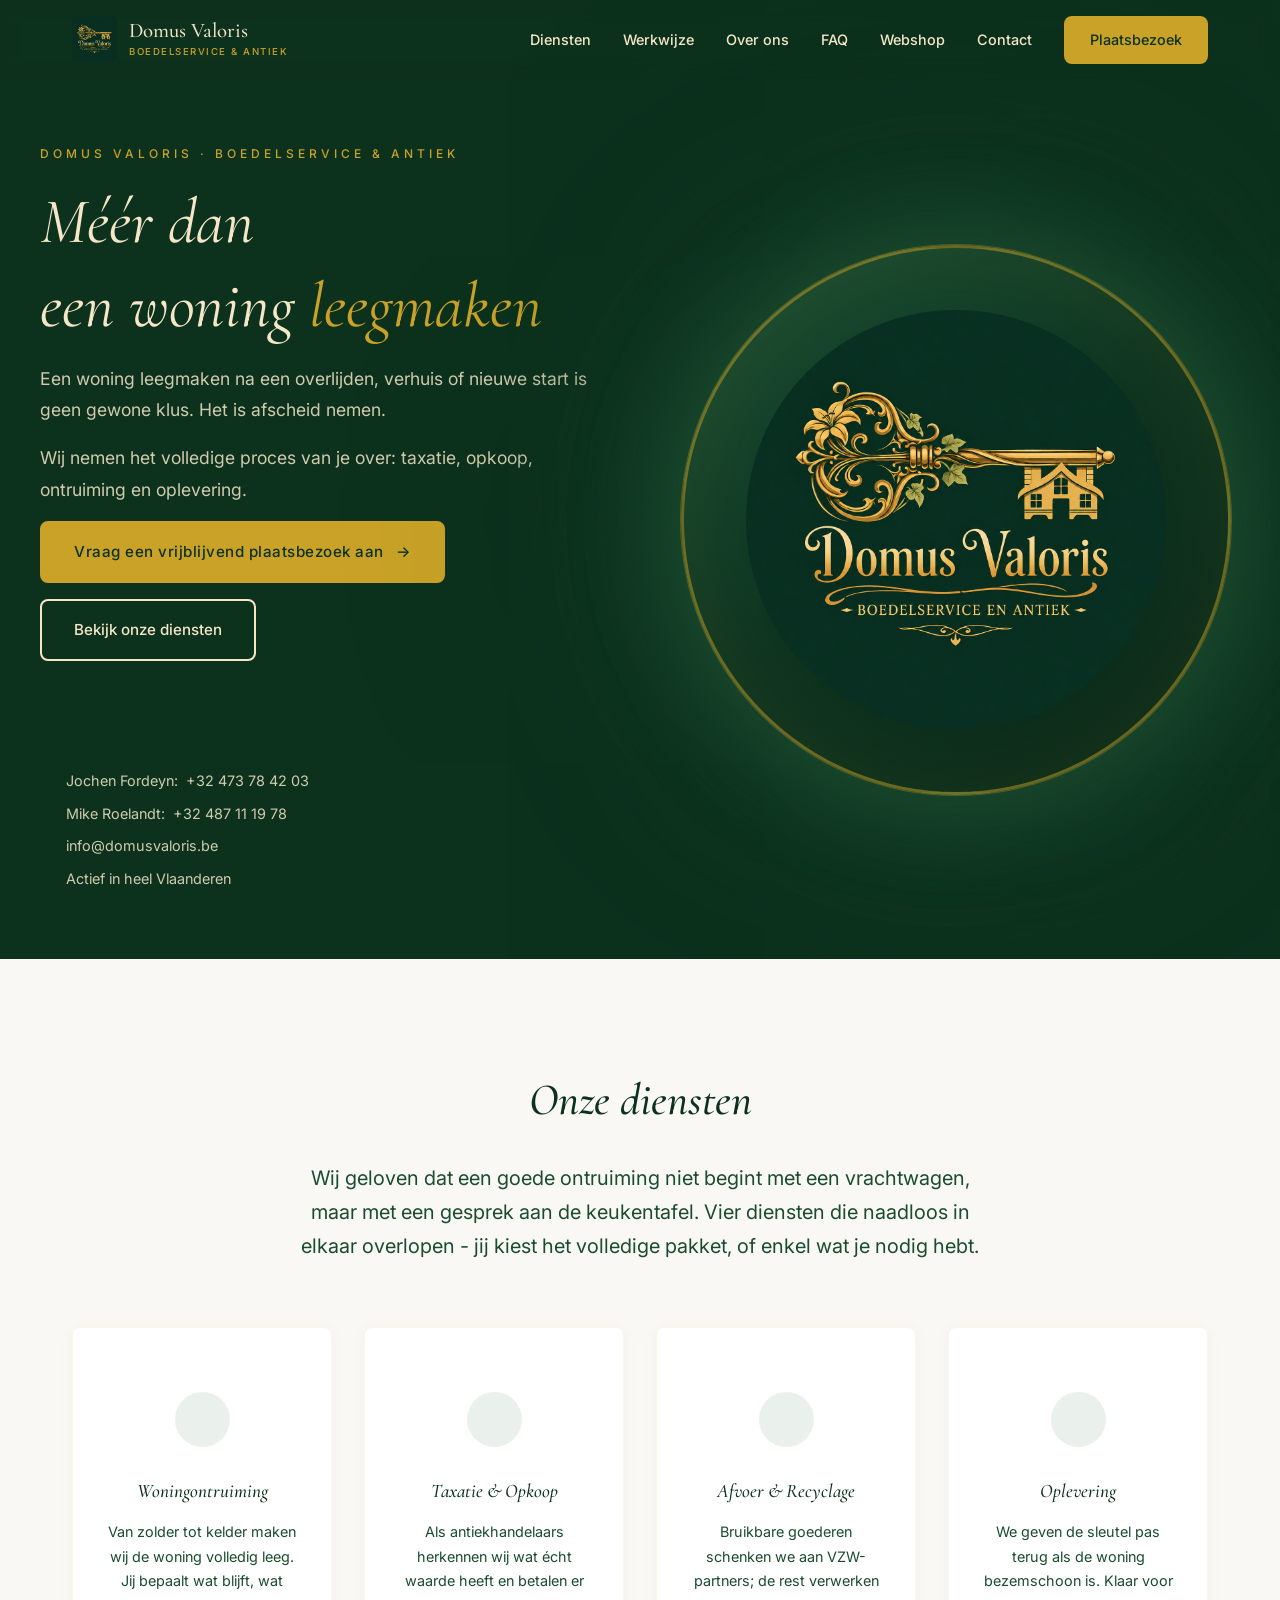
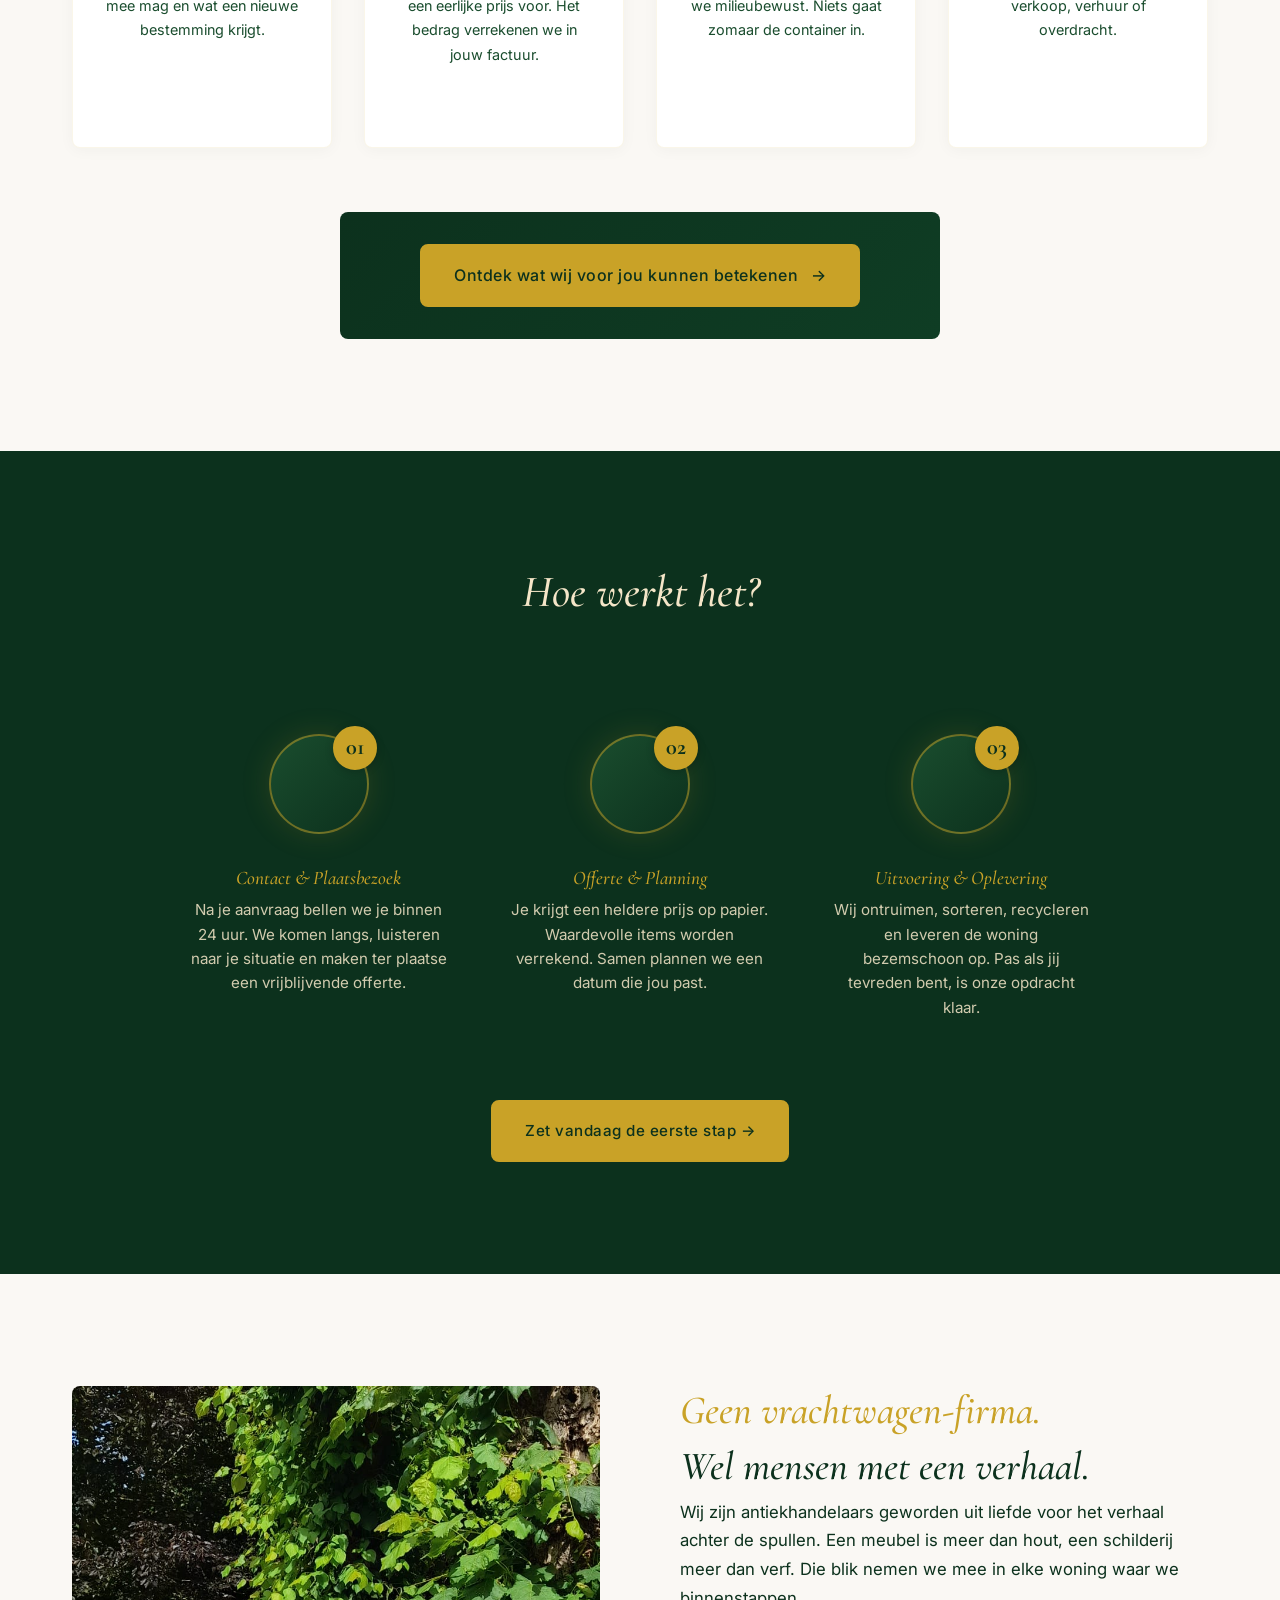
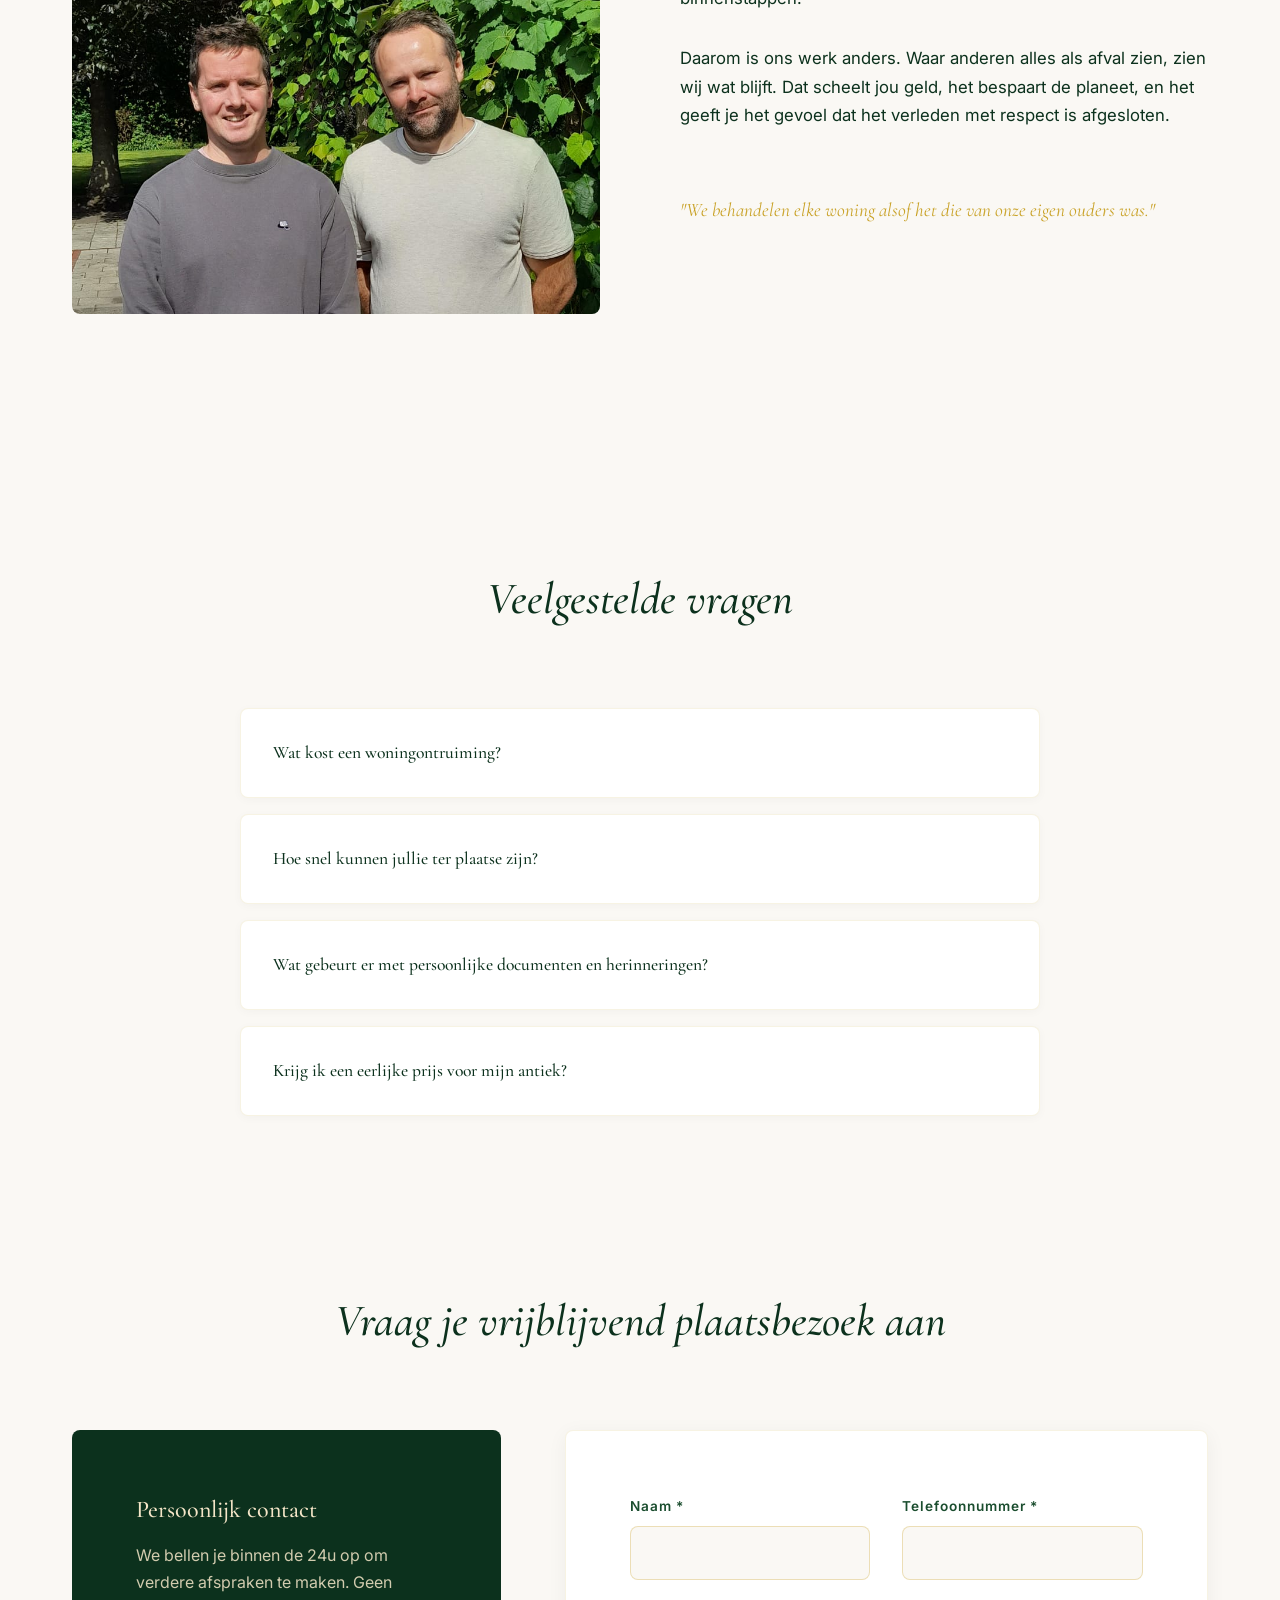
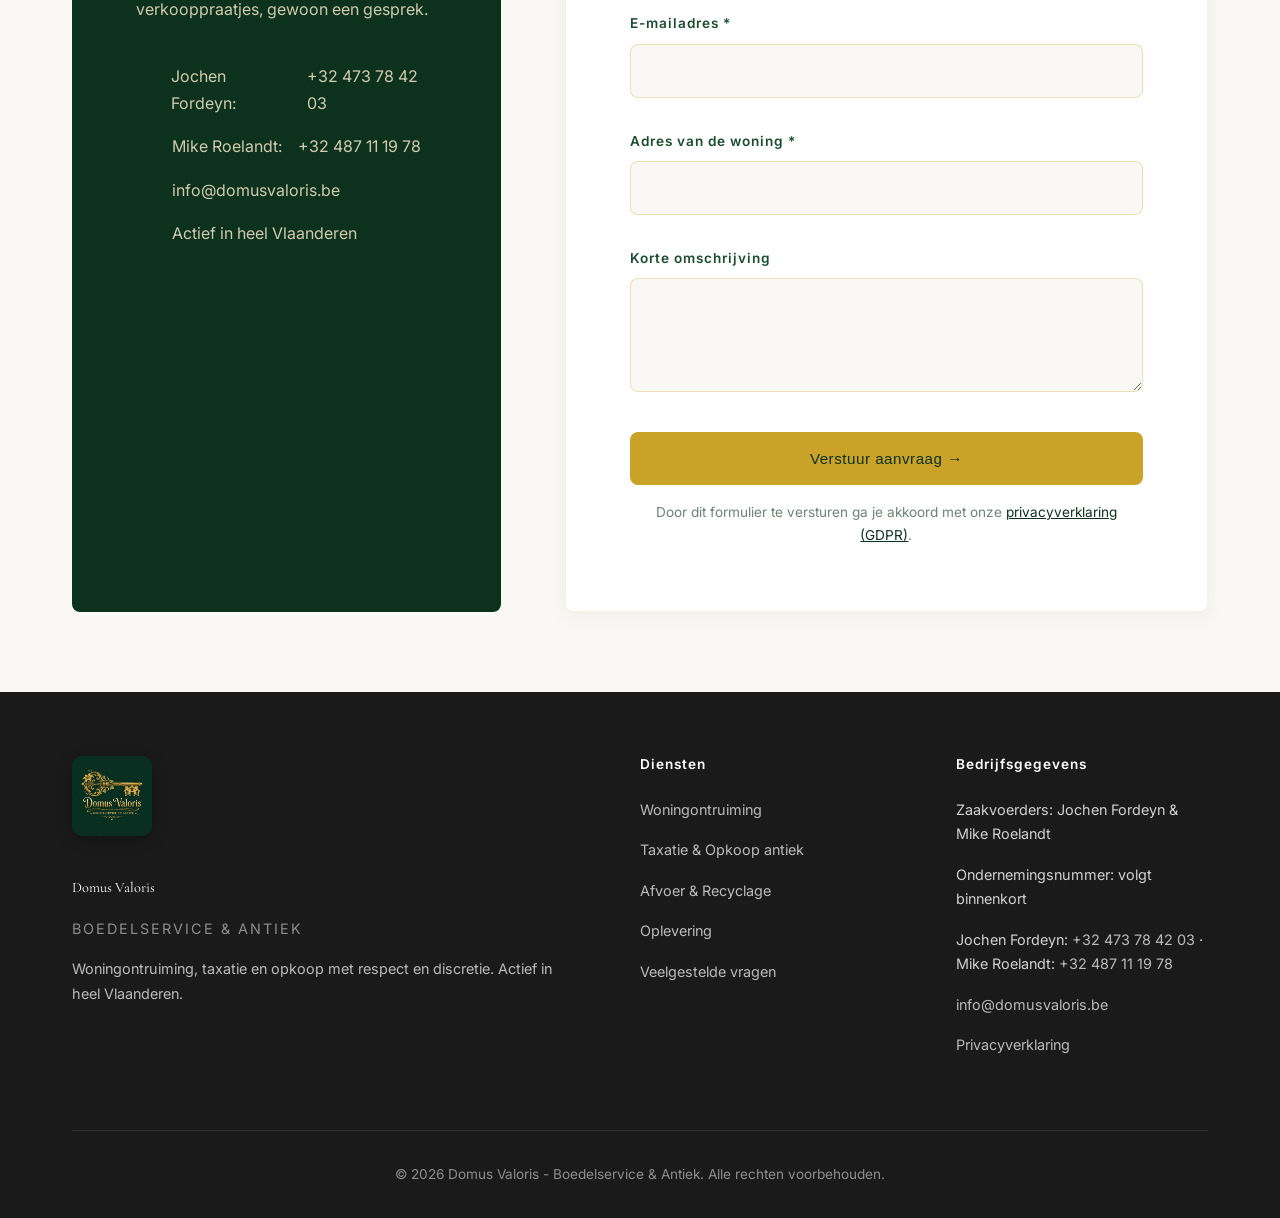
==== index.html @ c782e31a "Webshop pagina toegevoegd (onder constructie) en em-dashes vervangen" ====
<!DOCTYPE html>
<html lang="nl">
<head>
    <meta charset="UTF-8">
    <meta name="viewport" content="width=device-width, initial-scale=1.0">
    <title>Boedelservice & Antiek, Woningontruiming, Taxatie & Opkoop in Vlaanderen | Domus Valoris</title>
    <meta name="description" content="Woningontruiming, taxatie en opkoop met respect en discretie. Actief in heel Vlaanderen.">
    <link rel="stylesheet" href="css/styles.css">
    <link rel="preconnect" href="https://fonts.googleapis.com">
    <link rel="preconnect" href="https://fonts.gstatic.com" crossorigin>
    <link href="https://fonts.googleapis.com/css2?family=Cormorant+Garamond:ital,wght@0,400;0,500;0,600;0,700;1,400;1,500;1,600&family=Inter:wght@300;400;500;600&display=swap" rel="stylesheet">
    <!-- Lucide Icons -->
    <script src="https://unpkg.com/lucide@latest"></script>
</head>
<body>
    <!-- Navigation -->
    <nav class="navbar">
        <div class="nav-container">
            <a href="#home" class="logo">
                <img src="assets/logo.png" alt="Domus Valoris logo" class="logo-image">
                <div class="logo-text-wrapper">
                    <span class="logo-text">Domus Valoris</span>
                    <span class="logo-subtitle">BOEDELSERVICE & ANTIEK</span>
                </div>
            </a>
            <button class="nav-toggle" aria-label="Menu openen">
                <span></span>
                <span></span>
                <span></span>
            </button>
            <ul class="nav-links">
                <li><a href="#diensten">Diensten</a></li>
                <li><a href="#werkwijze">Werkwijze</a></li>
                <li><a href="#over">Over ons</a></li>
                <li><a href="#faq">FAQ</a></li>
                <li><a href="webshop.html">Webshop</a></li>
                <li><a href="#contact">Contact</a></li>
                <li><a href="#contact" class="btn btn-nav">Plaatsbezoek</a></li>
            </ul>
        </div>
    </nav>

    <!-- Hero Section -->
    <section id="home" class="hero">
        <div class="hero-grid">
            <div class="hero-content">
                <span class="hero-label">DOMUS VALORIS · BOEDELSERVICE & ANTIEK</span>
                <h1><em>Méér dan</em><br><em>een woning</em> <em class="highlight">leegmaken</em></h1>
                <p class="hero-text">Een woning leegmaken na een overlijden, verhuis of nieuwe start is geen gewone klus. Het is afscheid nemen.</p>
                <p class="hero-text">Wij nemen het volledige proces van je over: taxatie, opkoop, ontruiming en oplevering.</p>
                <div class="hero-buttons">
                    <a href="#contact" class="btn btn-primary">Vraag een vrijblijvend plaatsbezoek aan <span class="btn-arrow">→</span></a>
                    <a href="#diensten" class="btn btn-secondary">Bekijk onze diensten</a>
                </div>
                <div class="hero-contact">
                    <img src="https://domusvaloris.lovable.app/assets/ornament-DWeFmrEj.png" alt="" class="contact-ornament">
                    <ul class="contact-list">
                        <li class="contact-item">
                            <i data-lucide="smartphone"></i>
                            <span>Jochen Fordeyn:</span> <a href="tel:+32473784203">+32 473 78 42 03</a>
                        </li>
                        <li class="contact-item">
                            <i data-lucide="smartphone"></i>
                            <span>Mike Roelandt:</span> <a href="tel:+32487111978">+32 487 11 19 78</a>
                        </li>
                        <li class="contact-item">
                            <i data-lucide="mail"></i>
                            <a href="mailto:info@domusvaloris.be">info@domusvaloris.be</a>
                        </li>
                        <li class="contact-item">
                            <i data-lucide="map-pin"></i>
                            <span>Actief in heel Vlaanderen</span>
                        </li>
                    </ul>
                </div>
            </div>
            <div class="hero-logo">
                <div class="logo-circle">
                    <img src="assets/logo.png" alt="Domus Valoris, Boedelservice & Antiek">
                </div>
            </div>
        </div>
    </section>

    <!-- Diensten Section (gecombineerd met Waarom/Wat/Hoe) -->
    <section id="diensten" class="diensten-section">
        <div class="container">
            <div class="section-header">
                <h2><em>Onze diensten</em></h2>
                <img src="https://domusvaloris.lovable.app/assets/ornament-DWeFmrEj.png" alt="" class="ornament">
                <p class="section-intro">Wij geloven dat een goede ontruiming niet begint met een vrachtwagen, maar met een gesprek aan de keukentafel. Vier diensten die naadloos in elkaar overlopen - jij kiest het volledige pakket, of enkel wat je nodig hebt.</p>
            </div>

            <div class="diensten-grid">
                <article class="dienst-card">
                    <div class="dienst-icon">
                        <i data-lucide="home"></i>
                    </div>
                    <h3><em>Woningontruiming</em></h3>
                    <p>Van zolder tot kelder maken wij de woning volledig leeg. Jij bepaalt wat blijft, wat mee mag en wat een nieuwe bestemming krijgt.</p>
                </article>

                <article class="dienst-card">
                    <div class="dienst-icon">
                        <i data-lucide="gem"></i>
                    </div>
                    <h3><em>Taxatie & Opkoop</em></h3>
                    <p>Als antiekhandelaars herkennen wij wat écht waarde heeft en betalen er een eerlijke prijs voor. Het bedrag verrekenen we in jouw factuur.</p>
                </article>

                <article class="dienst-card">
                    <div class="dienst-icon">
                        <i data-lucide="recycle"></i>
                    </div>
                    <h3><em>Afvoer & Recyclage</em></h3>
                    <p>Bruikbare goederen schenken we aan VZW-partners; de rest verwerken we milieubewust. Niets gaat zomaar de container in.</p>
                </article>

                <article class="dienst-card">
                    <div class="dienst-icon">
                        <i data-lucide="key"></i>
                    </div>
                    <h3><em>Oplevering</em></h3>
                    <p>We geven de sleutel pas terug als de woning bezemschoon is. Klaar voor verkoop, verhuur of overdracht.</p>
                </article>
            </div>
            
            <div class="diensten-cta">
                <a href="#contact" class="btn btn-primary">Ontdek wat wij voor jou kunnen betekenen <span class="btn-arrow">→</span></a>
            </div>
        </div>
    </section>

    <!-- Werkwijze Section -->
    <section id="werkwijze" class="werkwijze-section">
        <div class="container">
            <div class="werkwijze-header">
                <h2><em>Hoe werkt het?</em></h2>
                <img src="https://domusvaloris.lovable.app/assets/ornament-DWeFmrEj.png" alt="" class="ornament light">
            </div>

            <div class="stappen-grid">
                <div class="stap-item">
                    <div class="stap-icon">
                        <i data-lucide="phone"></i>
                        <span class="stap-nummer">01</span>
                    </div>
                    <h3><em>Contact & Plaatsbezoek</em></h3>
                    <p>Na je aanvraag bellen we je binnen 24 uur. We komen langs, luisteren naar je situatie en maken ter plaatse een vrijblijvende offerte.</p>
                </div>

                <div class="stap-item">
                    <div class="stap-icon">
                        <i data-lucide="clipboard-check"></i>
                        <span class="stap-nummer">02</span>
                    </div>
                    <h3><em>Offerte & Planning</em></h3>
                    <p>Je krijgt een heldere prijs op papier. Waardevolle items worden verrekend. Samen plannen we een datum die jou past.</p>
                </div>

                <div class="stap-item">
                    <div class="stap-icon">
                        <i data-lucide="key"></i>
                        <span class="stap-nummer">03</span>
                    </div>
                    <h3><em>Uitvoering & Oplevering</em></h3>
                    <p>Wij ontruimen, sorteren, recycleren en leveren de woning bezemschoon op. Pas als jij tevreden bent, is onze opdracht klaar.</p>
                </div>
            </div>

            <a href="#contact" class="btn btn-primary werkwijze-cta">Zet vandaag de eerste stap →</a>
        </div>
    </section>

    <!-- Over Ons Section -->
    <section id="over" class="over-section">
        <div class="container">
            <div class="over-grid">
                <div class="over-image">
                    <img src="assets/owners.jpg" alt="De zaakvoerders, antiekhandelaars">
                </div>
                <div class="over-content">
                    <h2 class="muted"><em>Geen vrachtwagen-firma.</em></h2>
                    <h2><em>Wel mensen met een verhaal.</em></h2>
                    <div class="over-text">
                        <p>Wij zijn antiekhandelaars geworden uit liefde voor het verhaal achter de spullen. Een meubel is meer dan hout, een schilderij meer dan verf. Die blik nemen we mee in elke woning waar we binnenstappen.</p>
                        <p>Daarom is ons werk anders. Waar anderen alles als afval zien, zien wij wat blijft. Dat scheelt jou geld, het bespaart de planeet, en het geeft je het gevoel dat het verleden met respect is afgesloten.</p>
                        <p class="quote">"We behandelen elke woning alsof het die van onze eigen ouders was."</p>
                    </div>
                </div>
            </div>
        </div>
    </section>

    <!-- FAQ Section -->
    <section id="faq" class="faq-section">
        <div class="container">
            <div class="faq-header">
                <h2><em>Veelgestelde vragen</em></h2>
                <img src="https://domusvaloris.lovable.app/assets/ornament-DWeFmrEj.png" alt="" class="ornament">
            </div>
            
            <div class="faq-list">
                <details class="faq-item">
                    <summary class="faq-question">
                        <h3>Wat kost een woningontruiming?</h3>
                        <i data-lucide="plus" class="faq-icon"></i>
                    </summary>
                    <div class="faq-answer">
                        <p>De prijs hangt af van de grootte van de woning en de hoeveelheid spullen. Na een gratis plaatsbezoek krijg je een vaste offerte zonder verrassingen. Waardevolle items worden verrekend, wat de uiteindelijke kost vaak aanzienlijk verlaagt.</p>
                    </div>
                </details>

                <details class="faq-item">
                    <summary class="faq-question">
                        <h3>Hoe snel kunnen jullie ter plaatse zijn?</h3>
                        <i data-lucide="plus" class="faq-icon"></i>
                    </summary>
                    <div class="faq-answer">
                        <p>Na je aanvraag bellen we je binnen 24 uur. Een plaatsbezoek kan meestal binnen de week. Bij dringende situaties schakelen we sneller.</p>
                    </div>
                </details>

                <details class="faq-item">
                    <summary class="faq-question">
                        <h3>Wat gebeurt er met persoonlijke documenten en herinneringen?</h3>
                        <i data-lucide="plus" class="faq-icon"></i>
                    </summary>
                    <div class="faq-answer">
                        <p>Foto's, brieven en documenten leggen we apart. Niets wordt weggegooid zonder jouw toestemming. Je krijgt alles netjes verzameld terug.</p>
                    </div>
                </details>

                <details class="faq-item">
                    <summary class="faq-question">
                        <h3>Krijg ik een eerlijke prijs voor mijn antiek?</h3>
                        <i data-lucide="plus" class="faq-icon"></i>
                    </summary>
                    <div class="faq-answer">
                        <p>Als antiekhandelaars kennen we de markt. We taxeren ter plaatse en leggen uit waarom iets waarde heeft. Het bedrag wordt verrekend in je factuur, volledig transparant.</p>
                    </div>
                </details>
            </div>
        </div>
    </section>

    <!-- Contact Section -->
    <section id="contact" class="contact-section">
        <div class="container">
            <div class="contact-header">
                <h2><em>Vraag je vrijblijvend plaatsbezoek aan</em></h2>
                <img src="https://domusvaloris.lovable.app/assets/ornament-DWeFmrEj.png" alt="" class="ornament">
            </div>
            
            <div class="contact-grid">
                <div class="contact-form-container" id="contactform">
                    <form class="contact-form" id="contactForm">
                        <div class="form-row">
                            <div class="form-group">
                                <label for="naam">Naam *</label>
                                <input type="text" id="naam" name="naam" required>
                            </div>
                            <div class="form-group">
                                <label for="telefoon">Telefoonnummer *</label>
                                <input type="tel" id="telefoon" name="telefoon" required>
                            </div>
                        </div>
                        <div class="form-group">
                            <label for="email">E-mailadres *</label>
                            <input type="email" id="email" name="email" required>
                        </div>
                        <div class="form-group">
                            <label for="adres">Adres van de woning *</label>
                            <input type="text" id="adres" name="adres" required>
                        </div>
                        <div class="form-group">
                            <label for="bericht">Korte omschrijving</label>
                            <textarea id="bericht" name="bericht" rows="4"></textarea>
                        </div>
                        <button type="submit" class="btn btn-primary btn-full">Verstuur aanvraag →</button>
                        <p class="form-disclaimer">Door dit formulier te versturen ga je akkoord met onze <a href="privacy.html">privacyverklaring (GDPR)</a>.</p>
                    </form>
                </div>

                <aside class="contact-info">
                    <div class="contact-info-content">
                        <h3>Persoonlijk contact</h3>
                        <p>We bellen je binnen de 24u op om verdere afspraken te maken. Geen verkooppraatjes, gewoon een gesprek.</p>
                    </div>
                    <ul class="contact-details">
                        <li class="contact-detail">
                            <i data-lucide="phone"></i>
                            <span>Jochen Fordeyn:</span> <a href="tel:+32473784203">+32 473 78 42 03</a>
                        </li>
                        <li class="contact-detail">
                            <i data-lucide="phone"></i>
                            <span>Mike Roelandt:</span> <a href="tel:+32487111978">+32 487 11 19 78</a>
                        </li>
                        <li class="contact-detail">
                            <i data-lucide="mail"></i>
                            <a href="mailto:info@domusvaloris.be">info@domusvaloris.be</a>
                        </li>
                        <li class="contact-detail">
                            <i data-lucide="map-pin"></i>
                            <span>Actief in heel Vlaanderen</span>
                        </li>
                    </ul>
                </aside>
            </div>
        </div>
    </section>

    <!-- Footer -->
    <footer class="footer">
        <div class="container">
            <div class="footer-grid">
                <div class="footer-brand">
                    <img src="assets/logo.png" alt="Domus Valoris" class="footer-logo">
                    <p class="footer-name">Domus Valoris</p>
                    <p class="footer-tagline">Boedelservice & Antiek</p>
                    <p class="footer-description">Woningontruiming, taxatie en opkoop met respect en discretie. Actief in heel Vlaanderen.</p>
                </div>

                <div class="footer-links">
                    <h4>Diensten</h4>
                    <ul>
                        <li><a href="#diensten">Woningontruiming</a></li>
                        <li><a href="#diensten">Taxatie & Opkoop antiek</a></li>
                        <li><a href="#diensten">Afvoer & Recyclage</a></li>
                        <li><a href="#diensten">Oplevering</a></li>
                        <li><a href="#faq">Veelgestelde vragen</a></li>
                    </ul>
                </div>

                <div class="footer-contact">
                    <h4>Bedrijfsgegevens</h4>
                    <ul>
                        <li>Zaakvoerders: Jochen Fordeyn & Mike Roelandt</li>
                        <li>Ondernemingsnummer: volgt binnenkort</li>
                        <li>Jochen Fordeyn: <a href="tel:+32473784203">+32 473 78 42 03</a> · Mike Roelandt: <a href="tel:+32487111978">+32 487 11 19 78</a></li>
                        <li><a href="mailto:info@domusvaloris.be">info@domusvaloris.be</a></li>
                        <li><a href="privacy.html">Privacyverklaring</a></li>
                    </ul>
                </div>
            </div>

            <div class="footer-bottom">
                <p>© 2026 Domus Valoris - Boedelservice & Antiek. Alle rechten voorbehouden.</p>
            </div>
        </div>
    </footer>

    <!-- Success Modal -->
    <div class="modal-overlay" id="successModal">
        <div class="modal-content">
            <div class="modal-icon">
                <i data-lucide="check"></i>
            </div>
            <h3><em>Aanvraag ontvangen!</em></h3>
            <img src="https://domusvaloris.lovable.app/assets/ornament-DWeFmrEj.png" alt="" class="ornament">
            <p>Bedankt voor je bericht. We nemen binnen 24 uur telefonisch contact met je op om de volgende stappen te bespreken.</p>
            <button class="modal-close" id="modalClose">Sluiten</button>
        </div>
    </div>

    <!-- Initialize Lucide Icons -->
    <script>
        lucide.createIcons();
    </script>
    <script src="js/main.js"></script>
</body>
</html>
---- css/styles.css ----
/* ============================================
   DOMUS VALORIS - BOEDELSERVICE & ANTIEK
   Stylesheet - Originele Lovable kleuren
   ============================================ */

/* CSS Variables - Exacte kleuren van domusvaloris.lovable.app */
:root {
    --color-primary: #0C311D;       /* Donker bosgroen */
    --color-primary-light: #0F3D24; /* Bosgroen */
    --color-secondary: #C9A227;     /* Goud accent - exact Lovable */
    --color-secondary-light: #D4B85A;
    --color-cream: #F5E6C8;         /* Crème/champagne */
    --color-cream-light: rgba(245, 230, 200, 0.85);
    --color-text: #0C311D;          /* Donker bosgroen tekst */
    --color-text-light: #1A4D2E;
    --color-text-muted: rgba(12, 49, 29, 0.6);
    --color-bg: #FAF8F4;            /* Crème achtergrond */
    --color-bg-cream: #FAF8F4;
    --color-bg-green: #0C311D;      /* Groene sectie achtergrond - exact Lovable */
    --color-bg-green-light: #0F3D24;
    --color-bg-mint: #E8F0EA;       /* Licht mintgroen */
    --color-bg-mint-light: rgba(232, 240, 234, 0.5);
    --color-bg-dark: #1A1A1A;       /* Donkere footer */
    --color-border: rgba(201, 162, 39, 0.3);
    
    --font-heading: 'Cormorant Garamond', Georgia, serif;
    --font-body: 'Inter', system-ui, sans-serif;
    
    --spacing-xs: 0.5rem;
    --spacing-sm: 1rem;
    --spacing-md: 2rem;
    --spacing-lg: 4rem;
    --spacing-xl: 5rem;
    --spacing-xxl: 7rem;
    
    --max-width: 1200px;
    --border-radius: 8px;
    --transition: all 0.3s ease;
}

/* Reset & Base */
*, *::before, *::after {
    box-sizing: border-box;
    margin: 0;
    padding: 0;
}

html {
    scroll-behavior: smooth;
}

body {
    font-family: var(--font-body);
    font-size: 16px;
    line-height: 1.7;
    color: var(--color-text);
    background-color: var(--color-bg);
}

h1, h2, h3, h4, h5, h6 {
    font-family: var(--font-heading);
    font-weight: 500;
    line-height: 1.3;
    color: var(--color-primary);
}

h1 { font-size: clamp(2.5rem, 5vw, 4rem); }
h2 { font-size: clamp(1.8rem, 4vw, 2.8rem); }
h3 { font-size: clamp(1.2rem, 2.5vw, 1.5rem); }

a {
    color: var(--color-primary);
    text-decoration: none;
    transition: var(--transition);
}

a:hover {
    color: var(--color-secondary);
}

img {
    max-width: 100%;
    height: auto;
}

/* Container */
.container {
    max-width: var(--max-width);
    margin: 0 auto;
    padding: 0 var(--spacing-md);
}

/* Ornament decoratie */
.ornament {
    width: 180px;
    height: auto;
    opacity: 0.9;
}

/* Image Placeholders */
.image-placeholder {
    background: linear-gradient(135deg, var(--color-bg-mint) 0%, var(--color-bg-cream) 100%);
    border: 2px dashed var(--color-border);
    border-radius: var(--border-radius);
    display: flex;
    align-items: center;
    justify-content: center;
    color: var(--color-secondary);
    font-size: 0.9rem;
    min-height: 200px;
}

.image-placeholder.small {
    min-height: 150px;
}

.image-placeholder.large {
    min-height: 300px;
}

/* Buttons */
.btn {
    display: inline-block;
    padding: 1rem 2rem;
    border-radius: var(--border-radius);
    font-weight: 500;
    text-align: center;
    cursor: pointer;
    transition: var(--transition);
    border: 2px solid transparent;
    font-size: 0.95rem;
}

.btn-primary {
    background-color: var(--color-secondary);
    color: var(--color-primary);
    border-color: var(--color-secondary);
    font-weight: 500;
    letter-spacing: 0.5px;
}

.btn-primary:hover {
    background-color: var(--color-secondary-light);
    border-color: var(--color-secondary-light);
    color: var(--color-primary);
    transform: translateY(-2px);
    box-shadow: 0 4px 20px rgba(203, 171, 72, 0.3);
}

.btn-secondary {
    background-color: transparent;
    color: var(--color-cream);
    border-color: var(--color-cream);
}

.btn-secondary:hover {
    background-color: var(--color-cream);
    color: var(--color-bg-green);
}

.btn-outline {
    background-color: transparent;
    color: var(--color-primary);
    border-color: var(--color-border);
    padding: 0.75rem 1.5rem;
}

.btn-outline:hover {
    border-color: var(--color-secondary);
    color: var(--color-secondary);
}

.btn-nav {
    padding: 0.6rem 1.5rem;
    background-color: var(--color-secondary);
    color: var(--color-primary);
}

.btn-full {
    width: 100%;
}

/* ============================================
   NAVIGATION
   ============================================ */
.navbar {
    position: fixed;
    top: 0;
    left: 0;
    right: 0;
    background-color: transparent;
    backdrop-filter: blur(10px);
    z-index: 1000;
    transition: background-color 0.3s ease;
}

.navbar.scrolled {
    background-color: rgba(12, 49, 29, 0.95);
    box-shadow: 0 2px 20px rgba(0, 0, 0, 0.2);
}

.nav-container {
    max-width: var(--max-width);
    margin: 0 auto;
    padding: 1rem 2rem;
    display: flex;
    justify-content: space-between;
    align-items: center;
}

.logo {
    display: flex;
    flex-direction: row;
    align-items: center;
    gap: 0.75rem;
}

.logo-image {
    height: 45px;
    width: auto;
    border-radius: 6px;
}

.logo-text-wrapper {
    display: flex;
    flex-direction: column;
}

.logo-text {
    font-family: var(--font-heading);
    font-size: 1.3rem;
    font-weight: 500;
    color: var(--color-cream);
    line-height: 1.2;
}

.logo-subtitle {
    font-size: 0.6rem;
    letter-spacing: 1.5px;
    color: var(--color-secondary);
    text-transform: uppercase;
    font-weight: 500;
}

.nav-links {
    display: flex;
    list-style: none;
    gap: 2rem;
    align-items: center;
}

.nav-links a {
    color: var(--color-cream);
    font-size: 0.9rem;
    font-weight: 500;
}

.nav-links a:hover {
    color: var(--color-secondary);
}

.btn-nav {
    padding: 0.6rem 1.5rem;
    background-color: var(--color-secondary);
    color: var(--color-bg-green) !important;
    border-radius: var(--border-radius);
    font-weight: 500;
}

.btn-nav:hover {
    background-color: var(--color-secondary-light);
    color: var(--color-bg-green) !important;
}

.nav-toggle {
    display: none;
    flex-direction: column;
    gap: 5px;
    background: none;
    border: none;
    cursor: pointer;
    padding: 5px;
}

.nav-toggle span {
    width: 25px;
    height: 2px;
    background-color: var(--color-cream);
    transition: var(--transition);
}

/* ============================================
   OLD HERO SECTION - REMOVED
   (New hero styles are at end of file)
   ============================================ */

/* ============================================
   INTRO SECTION (WAT/HOE/WAAROM)
   ============================================ */
.intro-section {
    padding: var(--spacing-xl) 0;
    background-color: var(--color-bg-green);
    color: var(--color-cream);
}

.intro-section .section-title {
    color: var(--color-cream);
}

.intro-section .section-subtitle {
    color: var(--color-cream-light);
}

.section-title {
    text-align: center;
    margin-bottom: var(--spacing-sm);
}

.section-subtitle {
    text-align: center;
    color: var(--color-text-light);
    max-width: 700px;
    margin: 0 auto var(--spacing-lg);
    font-size: 1.25rem;
    line-height: 1.7;
}

.intro-grid {
    display: grid;
    grid-template-columns: repeat(3, 1fr);
    gap: var(--spacing-md);
}

.intro-card {
    background: rgba(255, 255, 255, 0.05);
    padding: var(--spacing-md);
    border-radius: var(--border-radius);
    border: 1px solid rgba(203, 171, 72, 0.2);
    backdrop-filter: blur(10px);
}

.card-label {
    display: inline-block;
    font-size: 0.75rem;
    font-weight: 600;
    letter-spacing: 2px;
    color: var(--color-secondary);
    margin-bottom: var(--spacing-sm);
}

.intro-card h3 {
    margin-bottom: var(--spacing-sm);
    font-size: 1.3rem;
    color: var(--color-cream);
}

.intro-card p {
    color: var(--color-cream-light);
    font-size: 0.95rem;
    margin-bottom: var(--spacing-sm);
}

.card-ornament {
    width: 50px;
    height: auto;
    margin-top: var(--spacing-sm);
    opacity: 0.6;
}

.card-image {
    margin-top: var(--spacing-sm);
}

/* ============================================
   DIENSTEN SECTION
   ============================================ */
.diensten-section {
    padding: var(--spacing-xl) 0;
    background-color: var(--color-bg-mint-light);
}

.diensten-grid {
    display: grid;
    grid-template-columns: repeat(2, 1fr);
    gap: var(--spacing-md);
}

.dienst-card {
    background: white;
    padding: var(--spacing-md);
    border-radius: var(--border-radius);
    transition: var(--transition);
    border: 1px solid rgba(203, 171, 72, 0.15);
}

.dienst-card:hover {
    transform: translateY(-5px);
    box-shadow: 0 10px 40px rgba(12, 49, 29, 0.1);
    border-color: var(--color-secondary);
}

.dienst-icon {
    font-size: 3rem;
    margin-bottom: var(--spacing-sm);
    opacity: 0.9;
}

.dienst-image {
    margin-bottom: var(--spacing-sm);
}

.dienst-image .image-placeholder {
    min-height: 180px;
}

.dienst-card h3 {
    margin-bottom: var(--spacing-xs);
}

.dienst-card p {
    color: var(--color-text-light);
    margin-bottom: var(--spacing-sm);
    font-size: 0.95rem;
}

.diensten-cta {
    display: flex;
    justify-content: center;
    align-items: center;
    text-align: center;
    margin: var(--spacing-lg) auto 0;
    padding: var(--spacing-md) var(--spacing-lg);
    background: linear-gradient(135deg, var(--color-primary) 0%, var(--color-primary-light) 100%);
    border-radius: var(--border-radius);
    max-width: 600px;
}

.diensten-cta .btn {
    font-size: 1rem;
}

/* ============================================
   WERKWIJZE SECTION
   ============================================ */
.werkwijze-section {
    padding: var(--spacing-xl) 0;
    background-color: var(--color-bg);
}

.werkwijze-timeline {
    max-width: 800px;
    margin: 0 auto;
}

.stap {
    display: flex;
    gap: var(--spacing-md);
    margin-bottom: var(--spacing-md);
    position: relative;
}

.stap:not(:last-child)::after {
    content: '';
    position: absolute;
    left: 35px;
    top: 70px;
    width: 2px;
    height: calc(100% - 40px);
    background: linear-gradient(to bottom, var(--color-secondary), var(--color-border));
}

.stap-nummer {
    width: 70px;
    height: 70px;
    background: var(--color-bg-green);
    color: var(--color-secondary);
    border-radius: 50%;
    display: flex;
    align-items: center;
    justify-content: center;
    font-family: var(--font-heading);
    font-size: 1.5rem;
    font-weight: 600;
    flex-shrink: 0;
    border: 2px solid var(--color-secondary);
}

.stap-content {
    background: white;
    padding: var(--spacing-md);
    border-radius: var(--border-radius);
    flex: 1;
    box-shadow: 0 4px 20px rgba(12, 49, 29, 0.05);
    border: 1px solid rgba(203, 171, 72, 0.15);
}

.stap-content h3 {
    margin-bottom: var(--spacing-xs);
}

.stap-content p {
    color: var(--color-text-light);
}

.werkwijze-cta {
    text-align: center;
    margin-top: var(--spacing-lg);
}

/* ============================================
   OVER ONS SECTION (base styles - overridden by Lovable style below)
   ============================================ */

.over-section .section-title,
.over-section .section-title-alt {
    color: var(--color-cream);
}

.over-section .section-title-alt {
    opacity: 0.6;
}

.over-header {
    text-align: center;
    margin-bottom: var(--spacing-lg);
}

.section-title-alt {
    color: var(--color-text-muted);
    font-size: 1.5rem;
    margin-bottom: 0;
}

/* Old over-content grid - replaced by Lovable style below */

.over-text blockquote {
    font-family: var(--font-heading);
    font-size: 1.3rem;
    font-style: italic;
    color: var(--color-cream);
    border-left: 4px solid var(--color-secondary);
    padding-left: var(--spacing-md);
    margin-top: var(--spacing-md);
}

.over-image .image-placeholder {
    min-height: 350px;
    border-radius: 20px;
}

.kernwaarden {
    text-align: center;
    padding-top: var(--spacing-lg);
    border-top: 1px solid rgba(203, 171, 72, 0.2);
}

.kernwaarden .label {
    display: inline-block;
    font-size: 0.75rem;
    font-weight: 600;
    letter-spacing: 2px;
    color: var(--color-secondary);
    margin-bottom: var(--spacing-md);
}

.kernwaarden-grid {
    display: grid;
    grid-template-columns: repeat(3, 1fr);
    gap: var(--spacing-md);
}

.kernwaarde {
    padding: var(--spacing-md);
    background: rgba(255, 255, 255, 0.05);
    border-radius: var(--border-radius);
    border: 1px solid rgba(203, 171, 72, 0.2);
}

.kernwaarde-icon {
    font-size: 2.5rem;
    margin-bottom: var(--spacing-sm);
}

.kernwaarde h3 {
    margin-bottom: var(--spacing-xs);
    color: var(--color-cream);
}

.kernwaarde p {
    color: var(--color-cream-light);
    font-size: 0.9rem;
}

/* ============================================
   RECENSIES SECTION
   ============================================ */
.recensies-section {
    padding: var(--spacing-xl) 0;
    background-color: var(--color-bg-mint);
    color: var(--color-primary);
}

.recensies-section .section-title {
    color: var(--color-primary);
    max-width: 800px;
    margin-left: auto;
    margin-right: auto;
}

.recensies-slider {
    display: grid;
    grid-template-columns: repeat(3, 1fr);
    gap: var(--spacing-md);
    margin-top: var(--spacing-lg);
}

.recensie {
    background: white;
    padding: var(--spacing-md);
    border-radius: var(--border-radius);
    box-shadow: 0 4px 20px rgba(12, 49, 29, 0.08);
    border: 1px solid rgba(203, 171, 72, 0.15);
}

.stars {
    color: var(--color-secondary);
    font-size: 1.2rem;
    margin-bottom: var(--spacing-sm);
    letter-spacing: 2px;
}

.recensie-text {
    font-style: italic;
    margin-bottom: var(--spacing-md);
    line-height: 1.8;
    color: var(--color-text-light);
}

.recensie-author strong {
    display: block;
    color: var(--color-primary);
}

.recensie-author span {
    font-size: 0.75rem;
    letter-spacing: 1px;
    color: var(--color-secondary);
}

/* ============================================
   VERWACHTINGEN SECTION
   ============================================ */
.verwachtingen-section {
    padding: var(--spacing-xl) 0;
}

.verwachtingen-grid {
    display: grid;
    grid-template-columns: repeat(2, 1fr);
    gap: var(--spacing-md);
}

.verwachting-card {
    background: white;
    padding: var(--spacing-lg);
    border-radius: var(--border-radius);
    border: 1px solid rgba(203, 171, 72, 0.15);
    box-shadow: 0 4px 20px rgba(12, 49, 29, 0.05);
}

.verwachting-nummer {
    display: inline-block;
    font-family: var(--font-heading);
    font-size: 2rem;
    color: var(--color-secondary);
    margin-bottom: var(--spacing-sm);
}

.verwachting-card h3 {
    margin-bottom: var(--spacing-md);
}

.verwachting-card ul {
    list-style: none;
}

.verwachting-card li {
    padding: var(--spacing-xs) 0;
    color: var(--color-text-light);
    display: flex;
    gap: var(--spacing-xs);
}

/* ============================================
   FAQ SECTION
   ============================================ */
.faq-section {
    padding: var(--spacing-xl) 0;
    background-color: var(--color-bg);
}

.faq-list {
    max-width: 800px;
    margin: var(--spacing-lg) auto 0;
}

.faq-item {
    background: white;
    border-radius: var(--border-radius);
    margin-bottom: var(--spacing-sm);
    overflow: hidden;
    box-shadow: 0 2px 10px rgba(0, 0, 0, 0.03);
}

.faq-question {
    width: 100%;
    display: flex;
    justify-content: space-between;
    align-items: center;
    padding: var(--spacing-md);
    background: none;
    border: none;
    cursor: pointer;
    font-family: var(--font-heading);
    font-size: 1.1rem;
    color: var(--color-primary);
    text-align: left;
    transition: var(--transition);
}

.faq-question:hover {
    color: var(--color-secondary);
}

.faq-icon {
    font-size: 1.5rem;
    font-weight: 300;
    color: var(--color-secondary);
    transition: var(--transition);
}

.faq-item.active .faq-icon {
    transform: rotate(45deg);
}

.faq-answer {
    max-height: 0;
    overflow: hidden;
    transition: max-height 0.3s ease;
}

.faq-item.active .faq-answer {
    max-height: 300px;
}

.faq-answer p {
    padding: 0 var(--spacing-md) var(--spacing-md);
    color: var(--color-text-light);
}

/* ============================================
   CONTACT SECTION
   ============================================ */
.contact-section {
    padding: var(--spacing-xl) 0;
}

.contact-grid {
    display: grid;
    grid-template-columns: 1fr 3fr;
    gap: var(--spacing-lg);
}

.contact-info {
    order: -1;
}

.contact-form-container {
    order: 1;
}

.contact-info h3 {
    margin-bottom: var(--spacing-sm);
}

.contact-info > p {
    color: var(--color-text-light);
    margin-bottom: var(--spacing-md);
}

.contact-details {
    margin-top: var(--spacing-md);
}

.contact-detail {
    display: flex;
    align-items: center;
    gap: var(--spacing-sm);
    padding: var(--spacing-xs) 0;
    color: var(--color-text-light);
}

.contact-detail .icon {
    font-size: 1.3rem;
}

.contact-form-container {
    background: white;
    padding: var(--spacing-lg);
    border-radius: var(--border-radius);
    border: 1px solid rgba(203, 171, 72, 0.15);
    box-shadow: 0 4px 20px rgba(12, 49, 29, 0.05);
}

.form-group {
    margin-bottom: var(--spacing-md);
}

.form-group label {
    display: block;
    font-size: 0.75rem;
    font-weight: 600;
    letter-spacing: 1px;
    color: var(--color-text-muted);
    margin-bottom: var(--spacing-xs);
}

.form-group input,
.form-group textarea {
    width: 100%;
    padding: 1rem;
    border: 1px solid var(--color-border);
    border-radius: var(--border-radius);
    font-family: var(--font-body);
    font-size: 1rem;
    transition: var(--transition);
}

.form-group input:focus,
.form-group textarea:focus {
    outline: none;
    border-color: var(--color-secondary);
}

.form-disclaimer {
    font-size: 0.85rem;
    color: var(--color-text-muted);
    text-align: center;
    margin-top: var(--spacing-sm);
}

.form-disclaimer a {
    text-decoration: underline;
}

/* ============================================
   FOOTER
   ============================================ */
.footer {
    background-color: var(--color-bg-dark);
    color: rgba(255, 255, 255, 0.8);
    padding: var(--spacing-lg) 0 var(--spacing-md);
}

.footer-grid {
    display: grid;
    grid-template-columns: 2fr 1fr 1fr;
    gap: var(--spacing-lg);
    padding-bottom: var(--spacing-lg);
    border-bottom: 1px solid rgba(255, 255, 255, 0.1);
}

.footer-brand .logo-text {
    color: white;
}

.footer-brand .logo-subtitle {
    color: rgba(255, 255, 255, 0.5);
}

.footer-brand p {
    margin-top: var(--spacing-sm);
    font-size: 0.9rem;
}

.footer-links h4,
.footer-contact h4 {
    color: white;
    font-family: var(--font-body);
    font-size: 0.85rem;
    font-weight: 600;
    letter-spacing: 1px;
    margin-bottom: var(--spacing-sm);
}

.footer-links ul,
.footer-contact ul {
    list-style: none;
}

.footer-links li,
.footer-contact li {
    padding: var(--spacing-xs) 0;
    font-size: 0.9rem;
}

.footer-links a,
.footer-contact a {
    color: rgba(255, 255, 255, 0.7);
}

.footer-links a:hover,
.footer-contact a:hover {
    color: var(--color-secondary);
}

.footer-bottom {
    padding-top: var(--spacing-md);
    text-align: center;
    font-size: 0.85rem;
    color: rgba(255, 255, 255, 0.5);
}

/* ============================================
   RESPONSIVE DESIGN
   ============================================ */
@media (max-width: 1024px) {
    .hero {
        grid-template-columns: 1fr;
        text-align: center;
    }
    
    .hero-content {
        padding-right: 0;
    }
    
    .hero-contact {
        justify-content: center;
    }
    
    .intro-grid {
        grid-template-columns: 1fr;
    }
    
    .diensten-grid {
        grid-template-columns: 1fr;
    }
    
    .over-content {
        grid-template-columns: 1fr;
    }
    
    .recensies-slider {
        grid-template-columns: 1fr;
    }
    
    .verwachtingen-grid {
        grid-template-columns: 1fr;
    }
    
    .footer-grid {
        grid-template-columns: 1fr;
        text-align: center;
    }
    
    .kernwaarden-grid {
        grid-template-columns: 1fr;
    }
}

@media (max-width: 768px) {
    .nav-toggle {
        display: flex;
    }
    
    .hero-buttons {
        flex-direction: column;
        align-items: center;
    }
    
    .hero-contact {
        grid-template-columns: 1fr;
    }
    
    .stap {
        flex-direction: column;
        align-items: center;
        text-align: center;
    }
    
    .stap:not(:last-child)::after {
        display: none;
    }
}

/* ============================================
   ANIMATIONS
   ============================================ */
@keyframes fadeInUp {
    from {
        opacity: 0;
        transform: translateY(30px);
    }
    to {
        opacity: 1;
        transform: translateY(0);
    }
}

.fade-in-up {
    animation: fadeInUp 0.6s ease forwards;
}

/* ============================================
   ADDITIONAL STYLES FOR LOVABLE MATCH
   ============================================ */

/* Hero Section - Lovable Style */
.hero {
    min-height: 100vh;
    display: flex;
    align-items: center;
    justify-content: center;
    padding: calc(80px + var(--spacing-lg)) var(--spacing-md) var(--spacing-lg);
    position: relative;
    background-color: var(--color-bg-green);
    color: var(--color-cream);
    overflow: hidden;
}

.hero::before {
    display: none;
}

.hero-grid {
    display: grid;
    grid-template-columns: 1fr 1fr;
    gap: var(--spacing-lg);
    max-width: var(--max-width);
    width: 100%;
    align-items: center;
    position: relative;
    z-index: 1;
}

.hero-content {
    text-align: left;
}

.hero-logo {
    display: flex;
    justify-content: center;
    align-items: center;
}

.logo-circle {
    width: 550px;
    height: 550px;
    background: linear-gradient(145deg, #1a5035 0%, #0d3320 50%, #0a2818 100%);
    border-radius: 50%;
    display: flex;
    align-items: center;
    justify-content: center;
    position: relative;
    border: 3px solid rgba(201, 162, 39, 0.5);
    box-shadow: 
        0 0 0 1px rgba(201, 162, 39, 0.3),
        0 0 80px 20px rgba(30, 80, 50, 0.7),
        0 0 150px 50px rgba(25, 70, 45, 0.5),
        0 0 250px 100px rgba(20, 60, 40, 0.3),
        inset 0 0 100px rgba(201, 162, 39, 0.08);
    overflow: hidden;
}

.logo-circle img {
    width: 480px;
    height: 480px;
    object-fit: contain;
    padding: 30px;
    border-radius: 50%;
}

.hero-label {
    display: block;
    font-size: 0.75rem;
    font-weight: 500;
    letter-spacing: 4px;
    color: var(--color-secondary);
    margin-bottom: var(--spacing-sm);
    text-transform: uppercase;
}

.hero h1 {
    color: var(--color-cream);
    font-weight: 400;
    margin-bottom: var(--spacing-sm);
}

.hero h1 em {
    font-style: italic;
    font-weight: 400;
}

.hero h1 em.highlight {
    color: var(--color-secondary);
}

.hero-text {
    font-size: 1.1rem;
    color: var(--color-cream-light);
    max-width: 550px;
    margin: 0 0 var(--spacing-sm) 0;
    line-height: 1.8;
}

.hero-buttons {
    display: flex;
    gap: var(--spacing-sm);
    flex-wrap: wrap;
    justify-content: flex-start;
    margin-bottom: var(--spacing-lg);
}

.btn-arrow {
    margin-left: 0.5rem;
}

.hero-contact {
    display: flex;
    flex-direction: column;
    align-items: flex-start;
    gap: var(--spacing-xs);
}

.contact-ornament {
    width: 140px;
    height: auto;
    opacity: 0.8;
    margin-bottom: var(--spacing-md);
}

.contact-list {
    list-style: none;
    padding: 0;
    margin: 0;
}

.hero .contact-item {
    display: flex;
    align-items: center;
    gap: var(--spacing-xs);
    font-size: 0.9rem;
    color: var(--color-cream-light);
    padding: 0.25rem 0;
}

.hero .contact-item a {
    color: var(--color-cream-light);
    text-decoration: none;
}

.hero .contact-item a:hover {
    color: var(--color-secondary);
}

.hero .contact-item i {
    width: 18px;
    height: 18px;
    color: var(--color-secondary);
}

.hero-ornament {
    position: absolute;
    bottom: var(--spacing-lg);
    right: var(--spacing-lg);
    width: 60px;
    height: auto;
    opacity: 0.5;
}

/* Section Labels */
.section-label {
    font-size: 0.75rem;
    font-weight: 600;
    letter-spacing: 2px;
    color: var(--color-secondary);
    text-transform: uppercase;
    text-align: center;
    margin-bottom: var(--spacing-xs);
}

/* Intro Section - Lovable Style */
.intro-section {
    padding: var(--spacing-xl) 0;
    background-color: var(--color-bg-green);
    color: var(--color-cream);
    text-align: center;
}

.intro-section h2 {
    color: var(--color-cream);
}

.intro-section h2 em {
    font-style: italic;
}

.intro-section .ornament {
    margin: var(--spacing-sm) auto;
    display: block;
}

.intro-text {
    color: var(--color-cream-light);
    max-width: 700px;
    margin: 0 auto;
    font-size: 1.1rem;
}

/* Why Section (WAAROM/WAT/HOE) */
.why-section {
    padding: var(--spacing-xxl) 0 var(--spacing-xl);
    background-color: var(--color-bg);
}

.section-header {
    text-align: center;
    margin-bottom: var(--spacing-lg);
}

.section-header h2 {
    margin-bottom: var(--spacing-sm);
}

.section-header h2 em {
    font-style: italic;
}

.section-header .ornament {
    margin: 0 auto var(--spacing-sm);
    display: block;
}

.section-header .section-intro {
    color: var(--color-text-light);
    max-width: 700px;
    margin: 0 auto;
    font-size: 1.25rem;
    line-height: 1.7;
}

.features-grid {
    display: grid;
    grid-template-columns: repeat(3, 1fr);
    gap: var(--spacing-md);
}

.feature-card {
    background: white;
    padding: var(--spacing-lg);
    border-radius: var(--border-radius);
    border: 1px solid rgba(203, 171, 72, 0.15);
    box-shadow: 0 4px 20px rgba(12, 49, 29, 0.05);
    text-align: center;
}

.feature-icon-wrapper {
    width: 70px;
    height: 70px;
    background: var(--color-bg-mint);
    border-radius: 50%;
    display: flex;
    align-items: center;
    justify-content: center;
    margin: 0 auto var(--spacing-sm);
    border: 1px solid rgba(12, 49, 29, 0.1);
}

.feature-icon-wrapper i {
    width: 28px;
    height: 28px;
    color: var(--color-primary);
}

.feature-ornament {
    width: 50px;
    height: auto;
    opacity: 0.7;
    margin-bottom: var(--spacing-sm);
}

.feature-label {
    display: block;
    font-size: 0.75rem;
    font-weight: 600;
    letter-spacing: 2px;
    color: var(--color-secondary);
    text-transform: uppercase;
    margin-bottom: var(--spacing-xs);
}

.feature-card h3 {
    margin-bottom: var(--spacing-sm);
    font-size: 1.3rem;
}

.feature-card h3 em {
    font-style: italic;
}

.feature-card p {
    color: var(--color-text-light);
    font-size: 0.95rem;
    line-height: 1.7;
}

/* Diensten Section - Lovable Style */
.diensten-section {
    padding: var(--spacing-xxl) 0;
    background-color: var(--color-bg-cream);
    color: var(--color-primary);
}

.diensten-header {
    text-align: center;
    margin-bottom: var(--spacing-lg);
}

.diensten-header h2 {
    color: var(--color-primary);
}

.diensten-header h2 em {
    font-style: italic;
}

.diensten-header .ornament {
    margin: var(--spacing-sm) auto;
    display: block;
}

.diensten-header .section-intro,
.section-intro {
    color: var(--color-text-light);
    max-width: 800px;
    margin: 0 auto;
    font-size: 1.25rem;
    line-height: 1.7;
    text-align: center;
}

.diensten-grid {
    display: grid;
    grid-template-columns: repeat(4, 1fr);
    gap: var(--spacing-md);
}

.dienst-card {
    background: white;
    padding: var(--spacing-lg) var(--spacing-md);
    border-radius: var(--border-radius);
    border: 1px solid rgba(201, 162, 39, 0.1);
    box-shadow: 0 2px 15px rgba(12, 49, 29, 0.04);
    text-align: center;
    display: flex;
    flex-direction: column;
}

.dienst-card .dienst-icon {
    width: 55px;
    height: 55px;
    background: var(--color-bg-mint);
    border-radius: 50%;
    display: flex;
    align-items: center;
    justify-content: center;
    margin: 0 auto var(--spacing-md);
}

.dienst-card .dienst-icon i {
    width: 24px;
    height: 24px;
    color: var(--color-primary);
}

.dienst-ornament {
    width: 50px;
    height: auto;
    opacity: 0.7;
    margin-bottom: var(--spacing-sm);
}

.dienst-card h3 {
    color: var(--color-primary);
    margin-bottom: var(--spacing-sm);
    font-size: 1.2rem;
}

.dienst-card h3 em {
    font-style: italic;
}

.dienst-card p {
    color: var(--color-text-light);
    font-size: 0.9rem;
    line-height: 1.7;
    margin-bottom: var(--spacing-sm);
    flex-grow: 1;
}

.dienst-link {
    display: inline-flex;
    align-items: center;
    gap: 0.5rem;
    color: var(--color-primary);
    font-weight: 500;
    font-size: 0.9rem;
    transition: var(--transition);
    margin-top: auto;
}

.dienst-link:hover {
    color: var(--color-secondary);
}

/* Werkwijze Section - Lovable Style */
.werkwijze-section {
    padding: var(--spacing-xxl) 0;
    background-color: var(--color-bg-green);
    color: var(--color-cream);
}

.werkwijze-header {
    text-align: center;
    margin-bottom: var(--spacing-xl);
}

.werkwijze-header h2 {
    color: var(--color-cream);
    font-size: 2.8rem;
}

.werkwijze-header h2 em {
    font-style: italic;
}

.werkwijze-header .ornament {
    margin: var(--spacing-md) auto;
    display: block;
}

.werkwijze-header .ornament.light {
    opacity: 0.8;
}

/* Stappen Grid - 3 columns */
.stappen-grid {
    display: grid;
    grid-template-columns: repeat(3, 1fr);
    gap: var(--spacing-lg);
    margin-bottom: var(--spacing-lg);
    max-width: 900px;
    margin-left: auto;
    margin-right: auto;
    align-items: start;
}

.stap-item {
    text-align: center;
    display: flex;
    flex-direction: column;
    align-items: center;
}

.stap-item p {
    max-width: 280px;
}

.stap-icon {
    position: relative;
    width: 100px;
    height: 100px;
    background: linear-gradient(135deg, #1a4d2e 0%, #0C311D 100%);
    border-radius: 50%;
    display: flex;
    align-items: center;
    justify-content: center;
    margin: 0 auto var(--spacing-md);
    border: 2px solid rgba(201, 162, 39, 0.5);
    box-shadow: 0 0 30px rgba(201, 162, 39, 0.15);
}

.stap-icon i {
    width: 36px;
    height: 36px;
    color: var(--color-secondary);
}

.stap-nummer {
    position: absolute;
    top: -10px;
    right: -10px;
    width: 44px;
    height: 44px;
    background: var(--color-secondary);
    color: var(--color-primary);
    font-family: var(--font-heading);
    font-size: 1.4rem;
    font-weight: 700;
    border-radius: 50%;
    display: flex;
    align-items: center;
    justify-content: center;
    box-shadow: 0 2px 8px rgba(0, 0, 0, 0.2);
}

.stap-item h3 {
    color: var(--color-secondary);
    font-size: 1.2rem;
    margin-bottom: var(--spacing-xs);
}

.stap-item h3 em {
    font-style: italic;
}

.stap-item p {
    color: var(--color-cream-light);
    font-size: 0.95rem;
    line-height: 1.6;
    margin: 0;
}

.werkwijze-cta {
    display: block;
    margin: var(--spacing-xl) auto 0;
    text-align: center;
    width: fit-content;
}

/* Responsive stappen grid */
@media (max-width: 768px) {
    .stappen-grid {
        grid-template-columns: 1fr;
        gap: var(--spacing-lg);
        max-width: 400px;
    }
    
    .stap-item p {
        max-width: 100%;
    }
    
    .stap-icon {
        width: 80px;
        height: 80px;
    }
    
    .stap-icon i {
        width: 28px;
        height: 28px;
    }
}

.owners-image {
    text-align: center;
    margin-top: var(--spacing-lg);
}

.owners-image img {
    max-width: 400px;
    width: 100%;
    border-radius: 20px;
    box-shadow: 0 20px 60px rgba(12, 49, 29, 0.15);
}

/* Over Section - Lovable Style */
.over-section {
    padding: var(--spacing-xxl) 0;
    background-color: var(--color-bg-cream);
    color: var(--color-primary);
}

.over-grid {
    display: grid;
    grid-template-columns: 1fr 1fr;
    gap: var(--spacing-xl);
    align-items: start;
    margin-bottom: var(--spacing-lg);
}

.over-image {
    display: flex;
    align-items: flex-start;
}

.over-image img {
    width: 100%;
    height: auto;
    aspect-ratio: 1 / 1;
    object-fit: cover;
    object-position: center 30%;
    border-radius: var(--border-radius);
    box-shadow: none;
}

.over-content h2 {
    color: var(--color-primary);
    font-size: 2.5rem;
    margin-bottom: 0.2em;
    line-height: 1.2;
}

.over-content h2.muted {
    color: var(--color-secondary);
    opacity: 1;
}

.over-content h2 em {
    font-style: italic;
}

.over-text p {
    color: var(--color-text);
    margin-bottom: var(--spacing-md);
    font-size: 1.05rem;
    line-height: 1.7;
}

.over-text .quote {
    font-family: var(--font-heading);
    font-size: 1.2rem;
    font-style: italic;
    color: var(--color-secondary);
    border-left: none;
    padding-left: 0;
    margin-top: var(--spacing-lg);
}

@media (max-width: 992px) {
    .over-grid {
        grid-template-columns: 1fr;
        gap: var(--spacing-lg);
    }
    
    .over-image img {
        max-width: 100%;
    }
    
    .over-content h2 {
        font-size: 2rem;
    }
}

.kernwaarden {
    text-align: center;
    padding-top: var(--spacing-xl);
    padding-bottom: var(--spacing-lg);
}

.kernwaarden .ornament {
    margin-bottom: var(--spacing-md);
}

.kernwaarden-label {
    display: block;
    font-size: 0.75rem;
    font-weight: 600;
    letter-spacing: 3px;
    color: var(--color-secondary);
    text-transform: uppercase;
    margin-bottom: var(--spacing-md);
}

.kernwaarden-grid {
    display: grid;
    grid-template-columns: repeat(3, 1fr);
    gap: var(--spacing-lg);
}

.kernwaarde {
    padding: var(--spacing-lg);
    text-align: center;
}

.kernwaarde-icon-wrapper {
    width: 100px;
    height: 100px;
    background: var(--color-bg-mint);
    border-radius: 50%;
    display: flex;
    align-items: center;
    justify-content: center;
    margin: 0 auto var(--spacing-md);
    border: 1px solid rgba(12, 49, 29, 0.1);
}

.kernwaarde-icon-wrapper i {
    width: 40px;
    height: 40px;
    color: var(--color-primary);
}

.kernwaarde i {
    width: 32px;
    height: 32px;
    color: var(--color-secondary);
}

.kernwaarde h3 {
    color: var(--color-primary);
    margin-bottom: var(--spacing-sm);
    font-size: 1.5rem;
}

.kernwaarde h3 em {
    font-style: italic;
}

.kernwaarde p {
    color: var(--color-text);
    font-size: 1rem;
    line-height: 1.6;
}

/* Recensies Section - Lovable Style */
.recensies-section {
    padding: var(--spacing-xl) 0;
    background-color: var(--color-bg-cream);
}

.recensies-header {
    text-align: center;
    margin-bottom: var(--spacing-lg);
}

.recensies-header h2 em {
    font-style: italic;
}

.recensies-header .ornament {
    margin: var(--spacing-sm) auto;
    display: block;
}

.recensies-grid {
    display: grid;
    grid-template-columns: repeat(3, 1fr);
    gap: var(--spacing-md);
}

.recensie {
    background: white;
    padding: var(--spacing-lg);
    border-radius: var(--border-radius);
    border: 1px solid rgba(203, 171, 72, 0.15);
    box-shadow: 0 4px 20px rgba(12, 49, 29, 0.05);
}

.stars {
    display: flex;
    gap: 0.25rem;
    margin-bottom: var(--spacing-sm);
}

.stars i.star-filled {
    width: 20px;
    height: 20px;
    color: var(--color-secondary);
    fill: var(--color-secondary);
}

.recensie-text {
    font-style: italic;
    color: var(--color-text-light);
    line-height: 1.8;
    margin-bottom: var(--spacing-md);
}

.recensie-author {
    display: flex;
    flex-direction: column;
}

.author-name {
    font-weight: 600;
    color: var(--color-primary);
}

.author-type {
    font-size: 0.75rem;
    letter-spacing: 1px;
    color: var(--color-secondary);
    text-transform: uppercase;
}

.recensies-divider {
    height: 1px;
    background: var(--color-border);
    margin-top: var(--spacing-lg);
}

/* Verwachtingen Section - Lovable Style */
.verwachtingen-section {
    padding: var(--spacing-xxl) 0;
    background-color: var(--color-bg-cream);
}

.verwachtingen-header {
    text-align: center;
    margin-bottom: var(--spacing-xl);
}

.verwachtingen-header h2 {
    font-size: 2.8rem;
    color: var(--color-primary);
}

.verwachtingen-header h2 em {
    font-style: italic;
}

.verwachtingen-header .ornament {
    margin: var(--spacing-md) auto;
    display: block;
}

.verwachtingen-header .section-intro {
    max-width: 700px;
    margin: 0 auto;
    color: var(--color-text);
}

.verwachtingen-grid {
    display: grid;
    grid-template-columns: repeat(2, 1fr);
    gap: var(--spacing-lg);
}

.verwachting-card {
    padding: var(--spacing-xl);
    border-radius: var(--border-radius);
    position: relative;
}

/* First card - dark green */
.verwachting-card:first-child {
    background: var(--color-bg-green);
    color: var(--color-cream);
}

.verwachting-card:first-child h3 {
    color: var(--color-secondary);
}

.verwachting-card:first-child .check-list li {
    color: var(--color-cream);
}

.verwachting-card:first-child .check-list li i {
    color: var(--color-secondary);
}

.verwachting-card:first-child .card-number {
    color: rgba(201, 162, 39, 0.3);
}

/* Second card - light/white */
.verwachting-card:last-child {
    background: white;
    border: 1px solid rgba(12, 49, 29, 0.1);
    box-shadow: 0 4px 20px rgba(12, 49, 29, 0.05);
}

.verwachting-card:last-child h3 {
    color: var(--color-primary);
}

.verwachting-card:last-child .check-list li {
    color: var(--color-text);
}

.verwachting-card:last-child .check-list li i {
    color: var(--color-primary);
}

.verwachting-card:last-child .card-number {
    color: rgba(12, 49, 29, 0.15);
}

.card-number {
    position: absolute;
    top: var(--spacing-md);
    right: var(--spacing-lg);
    font-family: var(--font-heading);
    font-size: 4rem;
    font-weight: 300;
    line-height: 1;
}

.verwachting-card h3 {
    font-size: 1.5rem;
    margin-bottom: var(--spacing-md);
}

.verwachting-card h3 em {
    font-style: italic;
}

.check-list {
    list-style: none;
    padding: 0;
    margin: 0;
}

.check-list li {
    display: flex;
    align-items: flex-start;
    gap: var(--spacing-sm);
    padding: var(--spacing-sm) 0;
    font-size: 1rem;
    line-height: 1.5;
}

.check-list li i {
    width: 20px;
    height: 20px;
    flex-shrink: 0;
    margin-top: 3px;
}

/* FAQ Section - Lovable Style */
.faq-section {
    padding: var(--spacing-xl) 0;
    background-color: var(--color-bg-cream);
}

.faq-header {
    text-align: center;
    margin-bottom: var(--spacing-lg);
}

.faq-header h2 em {
    font-style: italic;
}

.faq-header .ornament {
    margin: var(--spacing-sm) auto;
    display: block;
}

.faq-list {
    max-width: 800px;
    margin: 0 auto;
}

.faq-item {
    background: white;
    border-radius: var(--border-radius);
    margin-bottom: var(--spacing-sm);
    overflow: hidden;
    box-shadow: 0 2px 10px rgba(0, 0, 0, 0.03);
    border: 1px solid rgba(203, 171, 72, 0.15);
}

.faq-question {
    width: 100%;
    display: flex;
    justify-content: space-between;
    align-items: center;
    padding: var(--spacing-md);
    cursor: pointer;
    list-style: none;
}

.faq-question::-webkit-details-marker {
    display: none;
}

.faq-question h3 {
    font-size: 1.1rem;
    margin: 0;
    color: var(--color-primary);
    transition: var(--transition);
}

.faq-question:hover h3 {
    color: var(--color-secondary);
}

.faq-icon {
    width: 24px;
    height: 24px;
    color: var(--color-secondary);
    transition: transform 0.3s ease;
}

.faq-item[open] .faq-icon {
    transform: rotate(45deg);
}

.faq-answer {
    padding: 0 var(--spacing-md) var(--spacing-md);
}

.faq-answer p {
    color: var(--color-text-light);
    margin: 0;
}

/* Contact Section - Lovable Style */
.contact-section {
    padding: var(--spacing-xl) 0;
    background-color: var(--color-bg);
}

.contact-header {
    text-align: center;
    margin-bottom: var(--spacing-lg);
}

.contact-header h2 em {
    font-style: italic;
}

.contact-header .ornament {
    margin: var(--spacing-sm) auto;
    display: block;
}

.contact-grid {
    display: grid;
    grid-template-columns: 1fr 1.5fr;
    gap: var(--spacing-lg);
}

.contact-info {
    background: var(--color-bg-green);
    padding: var(--spacing-lg);
    border-radius: var(--border-radius);
    color: var(--color-cream);
}

.contact-info-content h3 {
    color: var(--color-cream);
    margin-bottom: var(--spacing-sm);
}

.contact-info-content p {
    color: var(--color-cream-light);
    margin-bottom: var(--spacing-md);
}

.contact-details {
    list-style: none;
    padding: 0;
    margin: 0;
}

.contact-detail {
    display: flex;
    align-items: center;
    gap: var(--spacing-sm);
    padding: var(--spacing-xs) 0;
    color: var(--color-cream-light);
}

.contact-detail i {
    width: 20px;
    height: 20px;
    color: var(--color-secondary);
}

.contact-detail a {
    color: var(--color-cream-light);
    text-decoration: none;
}

.contact-detail a:hover {
    color: var(--color-secondary);
}

.contact-form-container {
    background: white;
    padding: var(--spacing-lg);
    border-radius: var(--border-radius);
    border: 1px solid rgba(203, 171, 72, 0.15);
    box-shadow: 0 4px 20px rgba(12, 49, 29, 0.05);
}

.form-row {
    display: grid;
    grid-template-columns: 1fr 1fr;
    gap: var(--spacing-md);
}

.form-group {
    margin-bottom: var(--spacing-md);
}

.form-group label {
    display: block;
    font-size: 0.85rem;
    color: var(--color-text-light);
    margin-bottom: var(--spacing-xs);
}

.form-group input,
.form-group textarea {
    width: 100%;
    padding: 1rem;
    border: 1px solid var(--color-border);
    border-radius: var(--border-radius);
    font-family: var(--font-body);
    font-size: 1rem;
    transition: var(--transition);
    background: var(--color-bg-cream);
}

.form-group input:focus,
.form-group textarea:focus {
    outline: none;
    border-color: var(--color-secondary);
}

/* Footer - Lovable Style */
.footer {
    background-color: var(--color-bg-dark);
    color: rgba(255, 255, 255, 0.8);
    padding: var(--spacing-lg) 0 var(--spacing-md);
}

.footer-grid {
    display: grid;
    grid-template-columns: 2fr 1fr 1fr;
    gap: var(--spacing-lg);
    padding-bottom: var(--spacing-lg);
    border-bottom: 1px solid rgba(255, 255, 255, 0.1);
}

.footer-logo {
    height: 80px;
    width: auto;
    margin-bottom: var(--spacing-sm);
    border-radius: 10px;
    box-shadow: 0 4px 15px rgba(0, 0, 0, 0.3);
}

.footer-name {
    display: block;
    font-family: var(--font-heading);
    font-size: 1.2rem;
    color: white;
    margin-bottom: 0.25rem;
}

.footer-tagline {
    display: block;
    font-size: 0.7rem;
    letter-spacing: 2px;
    color: rgba(255, 255, 255, 0.5);
    text-transform: uppercase;
    margin-bottom: var(--spacing-sm);
}

.footer-description {
    font-size: 0.9rem;
    color: rgba(255, 255, 255, 0.7);
}

.footer-links h4,
.footer-contact h4 {
    color: white;
    font-family: var(--font-body);
    font-size: 0.85rem;
    font-weight: 600;
    letter-spacing: 1px;
    margin-bottom: var(--spacing-sm);
}

.footer-links ul,
.footer-contact ul {
    list-style: none;
    padding: 0;
    margin: 0;
}

.footer-links li,
.footer-contact li {
    padding: var(--spacing-xs) 0;
    font-size: 0.9rem;
}

.footer-links a,
.footer-contact a {
    color: rgba(255, 255, 255, 0.7);
}

.footer-links a:hover,
.footer-contact a:hover {
    color: var(--color-secondary);
}

.footer-bottom {
    padding-top: var(--spacing-md);
    text-align: center;
    font-size: 0.85rem;
    color: rgba(255, 255, 255, 0.5);
}

/* Responsive Updates */
@media (max-width: 1024px) {
    .hero-grid {
        gap: var(--spacing-md);
    }
    
    .logo-circle {
        width: 450px;
        height: 450px;
    }
    
    .logo-circle img {
        width: 450px;
        height: 450px;
    }
    
    .features-grid {
        grid-template-columns: 1fr;
    }
    
    .diensten-grid {
        grid-template-columns: repeat(2, 1fr);
    }
    
    .over-grid {
        grid-template-columns: 1fr;
    }
    
    .recensies-grid {
        grid-template-columns: 1fr;
    }
    
    .verwachtingen-grid {
        grid-template-columns: 1fr;
    }
    
    .footer-grid {
        grid-template-columns: 1fr;
        text-align: center;
    }
    
    .kernwaarden-grid {
        grid-template-columns: 1fr;
    }
}

@media (max-width: 768px) {
    .form-row {
        grid-template-columns: 1fr;
    }
    
    .contact-grid {
        grid-template-columns: 1fr;
    }
    
    .contact-info {
        order: 1;
    }
    
    .contact-form-container {
        order: 0;
    }
    
    .diensten-grid {
        grid-template-columns: 1fr;
    }
    
    .timeline-item {
        flex-direction: column;
        align-items: center;
        text-align: center;
    }
    
    /* Navigation responsiveness */
    .nav-links {
        display: none !important;
        position: fixed !important;
        top: 0 !important;
        left: 0 !important;
        right: 0 !important;
        bottom: 0 !important;
        width: 100vw !important;
        height: 100vh !important;
        background: #0C311D !important;
        flex-direction: column !important;
        padding: 80px 20px 20px !important;
        gap: 8px !important;
        z-index: 9999 !important;
        overflow: hidden !important;
        align-items: center !important;
        justify-content: center !important;
        margin: 0 !important;
    }
    
    .nav-links.active {
        display: flex !important;
    }
    
    .nav-links li {
        list-style: none !important;
        width: 100% !important;
        max-width: 300px !important;
        text-align: center !important;
        display: block !important;
        margin: 0 !important;
        padding: 0 !important;
    }
    
    .nav-links a {
        font-size: 1.2rem !important;
        padding: 12px 0 !important;
        text-align: center !important;
        color: #F5E6C8 !important;
        display: block !important;
        text-decoration: none !important;
    }
    
    .nav-links a:hover {
        color: #C9A227 !important;
    }
    
    .nav-links .btn-nav {
        display: inline-block !important;
        margin-top: 10px !important;
        background-color: #C9A227 !important;
        color: #0C311D !important;
        padding: 12px 24px !important;
        border-radius: 8px !important;
    }
    
    .nav-toggle {
        display: flex;
        z-index: 10001 !important;
        position: relative;
    }
    
    .logo-image {
        height: 50px;
    }
    
    /* Hero responsive */
    .hero {
        padding: calc(80px + var(--spacing-md)) var(--spacing-sm) var(--spacing-md);
        min-height: auto;
    }
    
    .hero-grid {
        grid-template-columns: 1fr;
        gap: var(--spacing-md);
    }
    
    .hero-content {
        text-align: center;
        order: 2;
    }
    
    .hero-logo {
        order: 1;
    }
    
    .logo-circle {
        width: 340px;
        height: 340px;
    }
    
    .logo-circle img {
        width: 340px;
        height: 340px;
    }
    
    .hero h1 {
        font-size: clamp(1.8rem, 6vw, 2.5rem);
    }
    
    .hero-text {
        font-size: 1rem;
        max-width: 100%;
    }
    
    .hero-buttons {
        flex-direction: column;
        justify-content: center;
        align-items: center;
    }
    
    .hero-buttons .btn {
        width: 100%;
        max-width: 350px;
    }
    
    .hero-contact {
        align-items: center;
    }
    
    .contact-list {
        text-align: center;
    }
    
    /* Section titles responsive */
    h2 {
        font-size: clamp(1.4rem, 5vw, 2.2rem);
        padding: 0 var(--spacing-xs);
    }
    
    /* Feature cards responsive */
    .feature-card {
        padding: var(--spacing-md);
    }
    
    /* Diensten responsive */
    .dienst-card {
        padding: var(--spacing-md);
    }
    
    /* Timeline responsive */
    .timeline::before {
        display: none;
    }
    
    .timeline-icon {
        width: 60px;
        height: 60px;
    }
    
    /* Over section responsive */
    .over-grid {
        gap: var(--spacing-md);
    }
    
    .over-image img {
        aspect-ratio: 1 / 1;
        max-height: none;
        object-fit: cover;
        object-position: center 30%;
    }
    
    /* Recensies responsive */
    .recensie {
        padding: var(--spacing-md);
    }
    
    /* Contact responsive */
    .contact-info {
        padding: var(--spacing-md);
    }
    
    .contact-form-container {
        padding: var(--spacing-md);
    }
    
    /* Footer responsive */
    .footer {
        padding: var(--spacing-md) 0;
    }
    
    .footer-logo {
        height: 60px;
        margin: 0 auto var(--spacing-sm);
        display: block;
    }
}

/* Small phones */
@media (max-width: 480px) {
    :root {
        --spacing-md: 1.5rem;
        --spacing-lg: 3rem;
        --spacing-xl: 4rem;
    }
    
    .hero-logo img {
        height: 200px;
        padding: 18px;
    }
    
    .hero h1 {
        font-size: 1.5rem;
    }
    
    .btn {
        padding: 0.8rem 1.5rem;
        font-size: 0.9rem;
    }
    
    .feature-icon-wrapper,
    .dienst-card .dienst-icon {
        width: 50px;
        height: 50px;
    }
    
    .feature-icon-wrapper i,
    .dienst-card .dienst-icon i {
        width: 22px;
        height: 22px;
    }
    
    .timeline-icon {
        width: 50px;
        height: 50px;
    }
    
    .kernwaarde-icon-wrapper {
        width: 60px;
        height: 60px;
    }
    
    .verwachting-card {
        padding: var(--spacing-md);
    }
    
    .card-number {
        position: static;
        display: block;
        margin-bottom: var(--spacing-xs);
    }
}

/* Tablet landscape */
@media (min-width: 769px) and (max-width: 1024px) {
    .hero-logo img {
        height: 200px;
    }
    
    .features-grid {
        grid-template-columns: repeat(2, 1fr);
    }
    
    .features-grid .feature-card:last-child {
        grid-column: 1 / -1;
        max-width: 400px;
        margin: 0 auto;
    }
    
    .diensten-grid {
        grid-template-columns: repeat(2, 1fr);
    }
    
    .recensies-grid {
        grid-template-columns: repeat(2, 1fr);
    }
    
    .recensies-grid .recensie:last-child {
        grid-column: 1 / -1;
        max-width: 400px;
        margin: 0 auto;
    }
    
    .kernwaarden-grid {
        grid-template-columns: repeat(3, 1fr);
    }
}

/* ============================================
   Success Modal
   ============================================ */
.modal-overlay {
    position: fixed;
    top: 0;
    left: 0;
    right: 0;
    bottom: 0;
    background: rgba(12, 49, 29, 0.85);
    display: flex;
    align-items: center;
    justify-content: center;
    z-index: 10000;
    opacity: 0;
    visibility: hidden;
    transition: all 0.3s ease;
    backdrop-filter: blur(4px);
}

.modal-overlay.active {
    opacity: 1;
    visibility: visible;
}

.modal-content {
    background: var(--color-bg);
    padding: var(--spacing-lg);
    border-radius: var(--border-radius);
    text-align: center;
    max-width: 450px;
    width: 90%;
    transform: scale(0.9) translateY(20px);
    transition: transform 0.3s ease;
    box-shadow: 0 25px 50px rgba(0, 0, 0, 0.3);
}

.modal-overlay.active .modal-content {
    transform: scale(1) translateY(0);
}

.modal-icon {
    width: 80px;
    height: 80px;
    background: var(--color-primary);
    border-radius: 50%;
    display: flex;
    align-items: center;
    justify-content: center;
    margin: 0 auto var(--spacing-md);
}

.modal-icon i {
    width: 40px;
    height: 40px;
    color: var(--color-secondary);
}

.modal-content h3 {
    font-family: var(--font-heading);
    font-size: 1.8rem;
    color: var(--color-primary);
    margin-bottom: var(--spacing-sm);
}

.modal-content h3 em {
    font-style: italic;
}

.modal-content p {
    color: var(--color-text-muted);
    margin-bottom: var(--spacing-md);
    line-height: 1.7;
}

.modal-content .ornament {
    margin: var(--spacing-sm) auto;
    display: block;
}

.modal-close {
    background: var(--color-primary);
    color: var(--color-cream);
    border: none;
    padding: 1rem 2.5rem;
    font-family: var(--font-body);
    font-size: 1rem;
    font-weight: 500;
    border-radius: var(--border-radius);
    cursor: pointer;
    transition: var(--transition);
    -webkit-tap-highlight-color: transparent;
    touch-action: manipulation;
    user-select: none;
    min-height: 48px;
    position: relative;
    z-index: 10001;
}

.modal-close:hover {
    background: var(--color-primary-light);
    transform: translateY(-2px);
}

.modal-close:active {
    transform: scale(0.98);
    background: var(--color-primary-light);
}

/* ============================================
   ENHANCED RESPONSIVE DESIGN - MOBILE FIRST
   ============================================ */

/* Base mobile improvements */
@media (max-width: 768px) {
    /* Prevent horizontal scrolling */
    html, body {
        overflow-x: hidden;
        width: 100%;
    }
    
    /* Container padding fix */
    .container {
        padding: 0 var(--spacing-sm);
    }
    
    /* Navigation improvements */
    .nav-container {
        padding: 0.75rem 1rem;
    }
    
    .logo-image {
        height: 40px;
    }
    
    .logo-text {
        font-size: 1.1rem;
    }
    
    .logo-subtitle {
        font-size: 0.5rem;
        letter-spacing: 1px;
    }
    
    /* Hamburger menu styling */
    .nav-toggle {
        width: 30px;
        height: 24px;
        position: relative;
        z-index: 10001;
    }
    
    .nav-toggle span {
        position: absolute;
        left: 0;
        width: 100%;
        height: 3px;
        border-radius: 2px;
        transition: all 0.3s ease;
    }
    
    .nav-toggle span:nth-child(1) { top: 0; }
    .nav-toggle span:nth-child(2) { top: 50%; transform: translateY(-50%); }
    .nav-toggle span:nth-child(3) { bottom: 0; }
    
    .nav-toggle.active span:nth-child(1) {
        transform: rotate(45deg);
        top: 50%;
    }
    
    .nav-toggle.active span:nth-child(2) {
        opacity: 0;
    }
    
    .nav-toggle.active span:nth-child(3) {
        transform: rotate(-45deg);
        bottom: auto;
        top: 50%;
    }
    
    /* Hero section mobile */
    .hero {
        min-height: auto;
        padding: 90px var(--spacing-sm) var(--spacing-md);
    }
    
    .hero-grid {
        display: flex;
        flex-direction: column;
        gap: var(--spacing-md);
    }
    
    .hero-logo {
        order: 1;
        margin-bottom: var(--spacing-sm);
    }
    
    .hero-content {
        order: 2;
        text-align: center;
    }
    
    .logo-circle {
        width: 280px !important;
        height: 280px !important;
        margin: 0 auto;
        background: linear-gradient(145deg, #1a5035 0%, #0d3320 50%, #0a2818 100%);
        border: 2px solid rgba(201, 162, 39, 0.5);
        box-shadow: 
            0 0 0 1px rgba(201, 162, 39, 0.3),
            0 0 40px 10px rgba(30, 80, 50, 0.6),
            0 0 80px 25px rgba(25, 70, 45, 0.4),
            inset 0 0 60px rgba(201, 162, 39, 0.05);
    }
    
    .logo-circle img {
        width: 240px !important;
        height: 240px !important;
        padding: 20px;
        object-fit: contain;
    }
    
    .hero-label {
        font-size: 0.65rem;
        letter-spacing: 1.5px;
    }
    
    .hero h1 {
        font-size: 1.6rem;
        line-height: 1.3;
        margin-bottom: var(--spacing-sm);
    }
    
    .hero-text {
        font-size: 0.95rem;
        line-height: 1.6;
        margin-bottom: var(--spacing-xs);
    }
    
    .hero-buttons {
        display: flex;
        flex-direction: column;
        gap: var(--spacing-sm);
        margin-top: var(--spacing-md);
    }
    
    .hero-buttons .btn {
        width: 100%;
        padding: 0.9rem 1.5rem;
        font-size: 0.9rem;
    }
    
    .hero-contact {
        margin-top: var(--spacing-md);
        padding: var(--spacing-sm);
    }
    
    .contact-list {
        text-align: center;
    }
    
    .contact-item {
        justify-content: center;
        font-size: 0.85rem;
    }
    
    /* Section headers */
    .section-header {
        padding: 0 var(--spacing-xs);
    }
    
    .section-intro {
        font-size: 0.95rem;
        padding: 0 var(--spacing-xs);
    }
    
    /* Feature cards */
    .features-grid {
        gap: var(--spacing-sm);
    }
    
    .feature-card {
        padding: var(--spacing-md);
    }
    
    .feature-card h3 {
        font-size: 1.1rem;
    }
    
    /* Why section */
    .why-section {
        padding: var(--spacing-lg) 0;
    }
    
    /* Services */
    .diensten-section {
        padding: var(--spacing-lg) 0;
    }
    
    .dienst-card {
        padding: var(--spacing-md);
    }
    
    .dienst-card h3 {
        font-size: 1.1rem;
    }
    
    /* Workflow/Timeline */
    .werkwijze-section {
        padding: var(--spacing-lg) 0;
    }
    
    .timeline-content h3 {
        font-size: 1rem;
    }
    
    /* About section */
    .over-section {
        padding: var(--spacing-lg) 0;
    }
    
    .over-image img {
        width: 100%;
        aspect-ratio: 1 / 1;
        max-height: none;
        object-fit: cover;
        object-position: center 30%;
        border-radius: var(--border-radius);
    }
    
    /* Reviews */
    .recensies-section {
        padding: var(--spacing-lg) 0;
    }
    
    .recensie {
        padding: var(--spacing-md);
    }
    
    .recensie-text {
        font-size: 0.95rem;
    }
    
    /* FAQ */
    .faq-section {
        padding: var(--spacing-lg) 0;
    }
    
    .faq-question {
        font-size: 0.95rem;
        padding: var(--spacing-sm);
    }
    
    .faq-answer {
        font-size: 0.9rem;
        padding: var(--spacing-sm);
    }
    
    /* Contact section */
    .contact-section {
        padding: var(--spacing-lg) 0;
    }
    
    .contact-grid {
        gap: var(--spacing-md);
    }
    
    .contact-info,
    .contact-form-container {
        padding: var(--spacing-md);
    }
    
    /* Form elements */
    .form-group input,
    .form-group textarea,
    .form-group select {
        font-size: 16px; /* Prevents iOS zoom on focus */
    }
    
    /* Footer */
    .footer {
        padding: var(--spacing-md) 0;
    }
    
    .footer-grid {
        gap: var(--spacing-md);
        text-align: center;
    }
    
    .footer h4 {
        font-size: 1rem;
        margin-bottom: var(--spacing-xs);
    }
    
    .footer-links li,
    .footer-contact li {
        font-size: 0.85rem;
    }
}

/* Extra small devices (phones < 400px) */
@media (max-width: 400px) {
    .logo-circle {
        width: 240px !important;
        height: 240px !important;
        background: linear-gradient(145deg, #1a5035 0%, #0d3320 50%, #0a2818 100%);
        border: 2px solid rgba(201, 162, 39, 0.5);
        box-shadow: 
            0 0 0 1px rgba(201, 162, 39, 0.3),
            0 0 30px 8px rgba(30, 80, 50, 0.5),
            0 0 60px 20px rgba(25, 70, 45, 0.3),
            inset 0 0 40px rgba(201, 162, 39, 0.05);
    }
    
    .logo-circle img {
        width: 200px !important;
        height: 200px !important;
        padding: 18px;
        object-fit: contain;
    }
    
    .hero h1 {
        font-size: 1.4rem;
    }
    
    .hero-text {
        font-size: 0.9rem;
    }
    
    .hero-buttons .btn {
        padding: 0.8rem 1.2rem;
        font-size: 0.85rem;
    }
    
    .btn-arrow {
        display: none;
    }
    
    h2 {
        font-size: 1.3rem;
    }
    
    .feature-card h3,
    .dienst-card h3 {
        font-size: 1rem;
    }
}

/* Tablets (portrait) */
@media (min-width: 481px) and (max-width: 768px) {
    .logo-circle {
        width: 340px !important;
        height: 340px !important;
        background: linear-gradient(145deg, #1a5035 0%, #0d3320 50%, #0a2818 100%);
        border: 2px solid rgba(201, 162, 39, 0.5);
        box-shadow: 
            0 0 0 1px rgba(201, 162, 39, 0.3),
            0 0 50px 15px rgba(30, 80, 50, 0.6),
            0 0 100px 35px rgba(25, 70, 45, 0.4),
            inset 0 0 60px rgba(201, 162, 39, 0.05);
    }
    
    .logo-circle img {
        width: 300px !important;
        height: 300px !important;
        padding: 20px;
        object-fit: contain;
    }
    
    .hero h1 {
        font-size: 1.8rem;
    }
    
    .features-grid,
    .diensten-grid {
        grid-template-columns: repeat(2, 1fr);
    }
    
    .recensies-grid {
        grid-template-columns: 1fr;
    }
}

/* Fix for iOS Safari address bar */
@supports (-webkit-touch-callout: none) {
    .hero {
        min-height: -webkit-fill-available;
    }
}

/* Print styles */
@media print {
    .navbar,
    .nav-toggle,
    .hero-buttons,
    .btn {
        display: none !important;
    }
    
    .hero {
        min-height: auto;
        padding: 20px;
    }
}
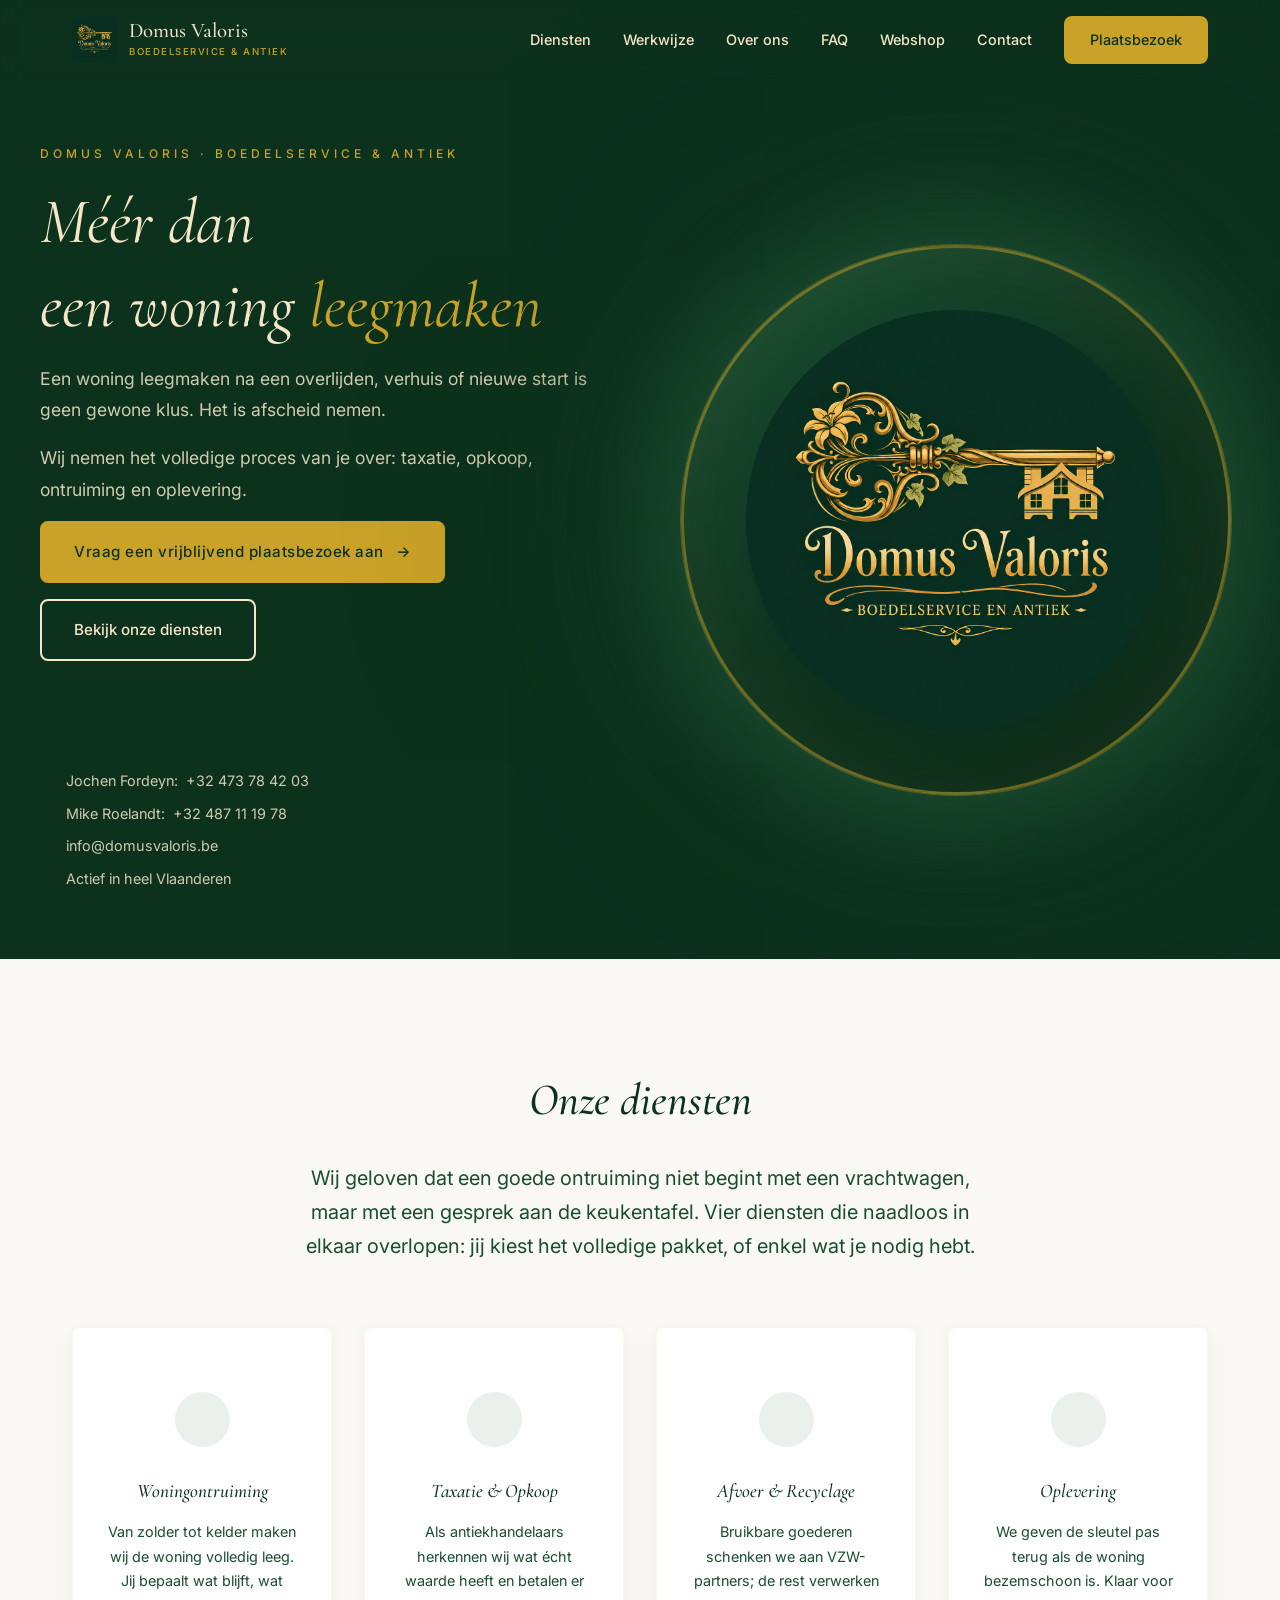
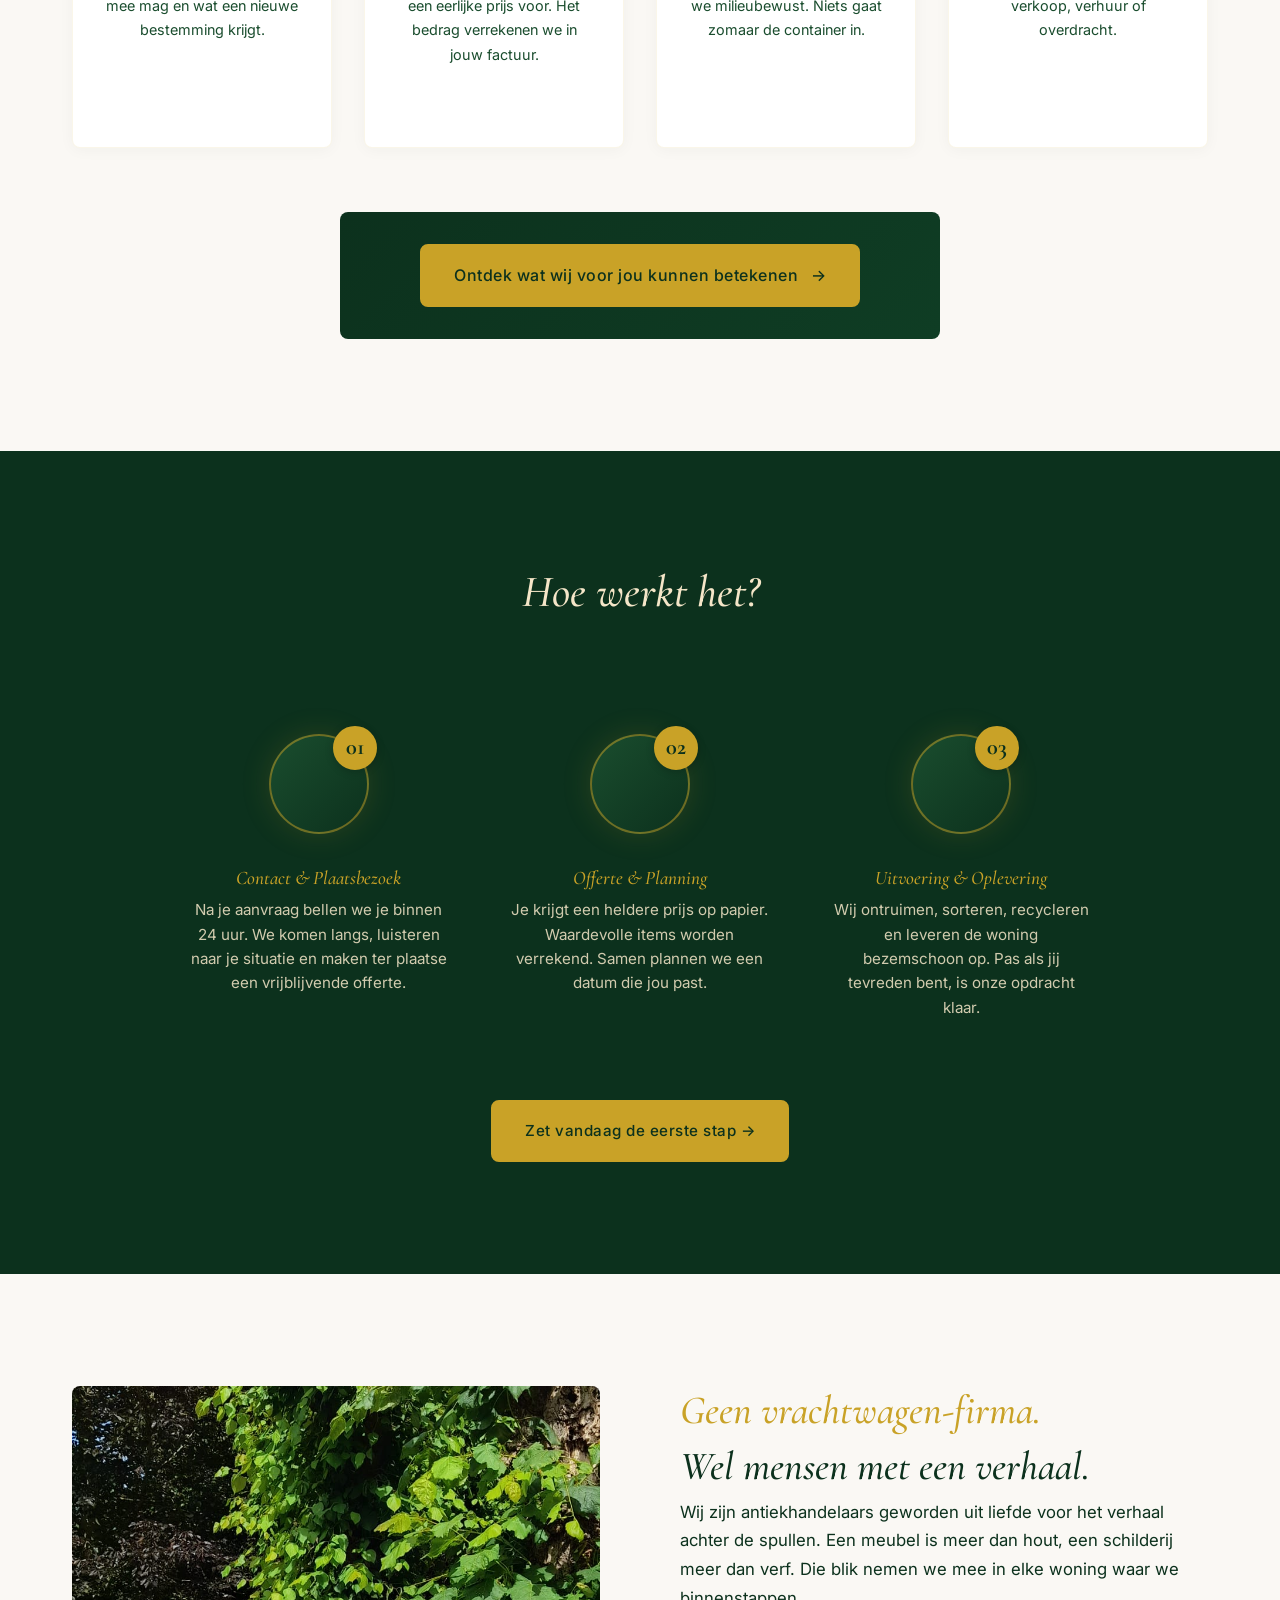
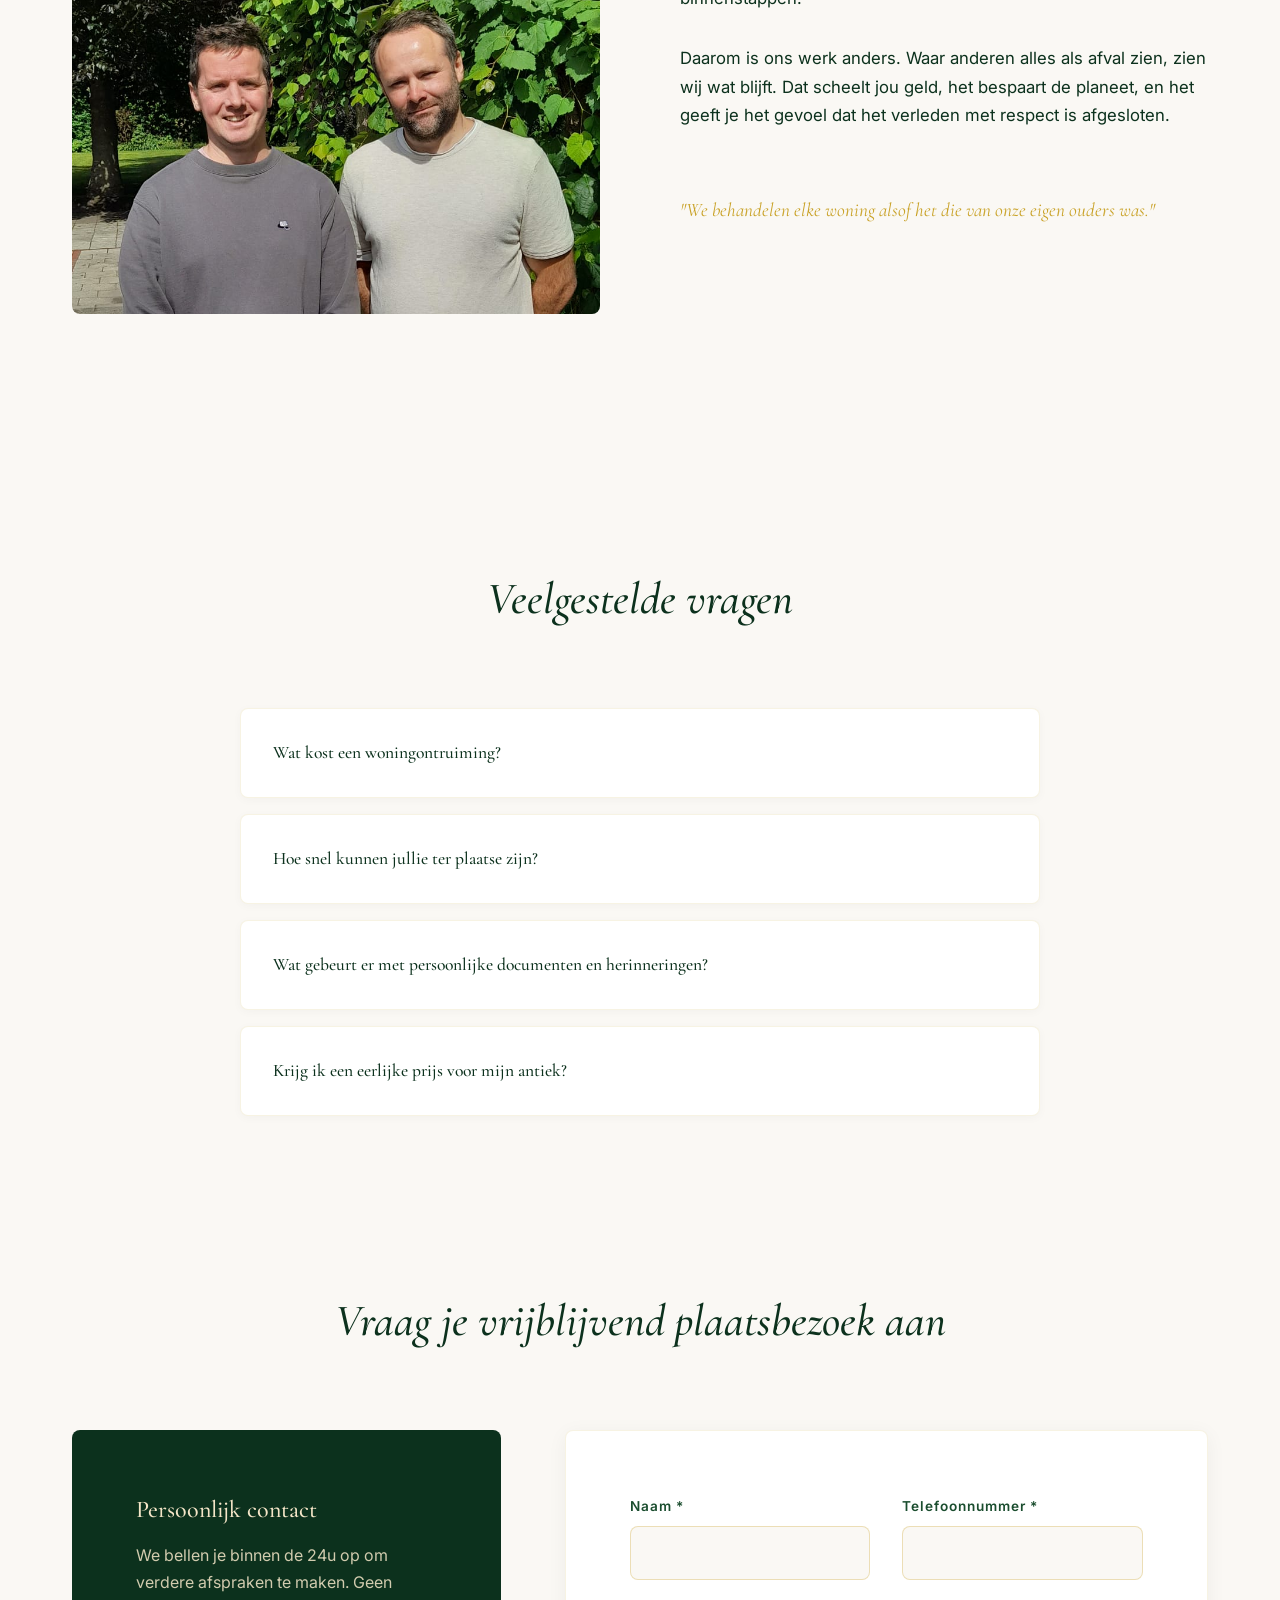
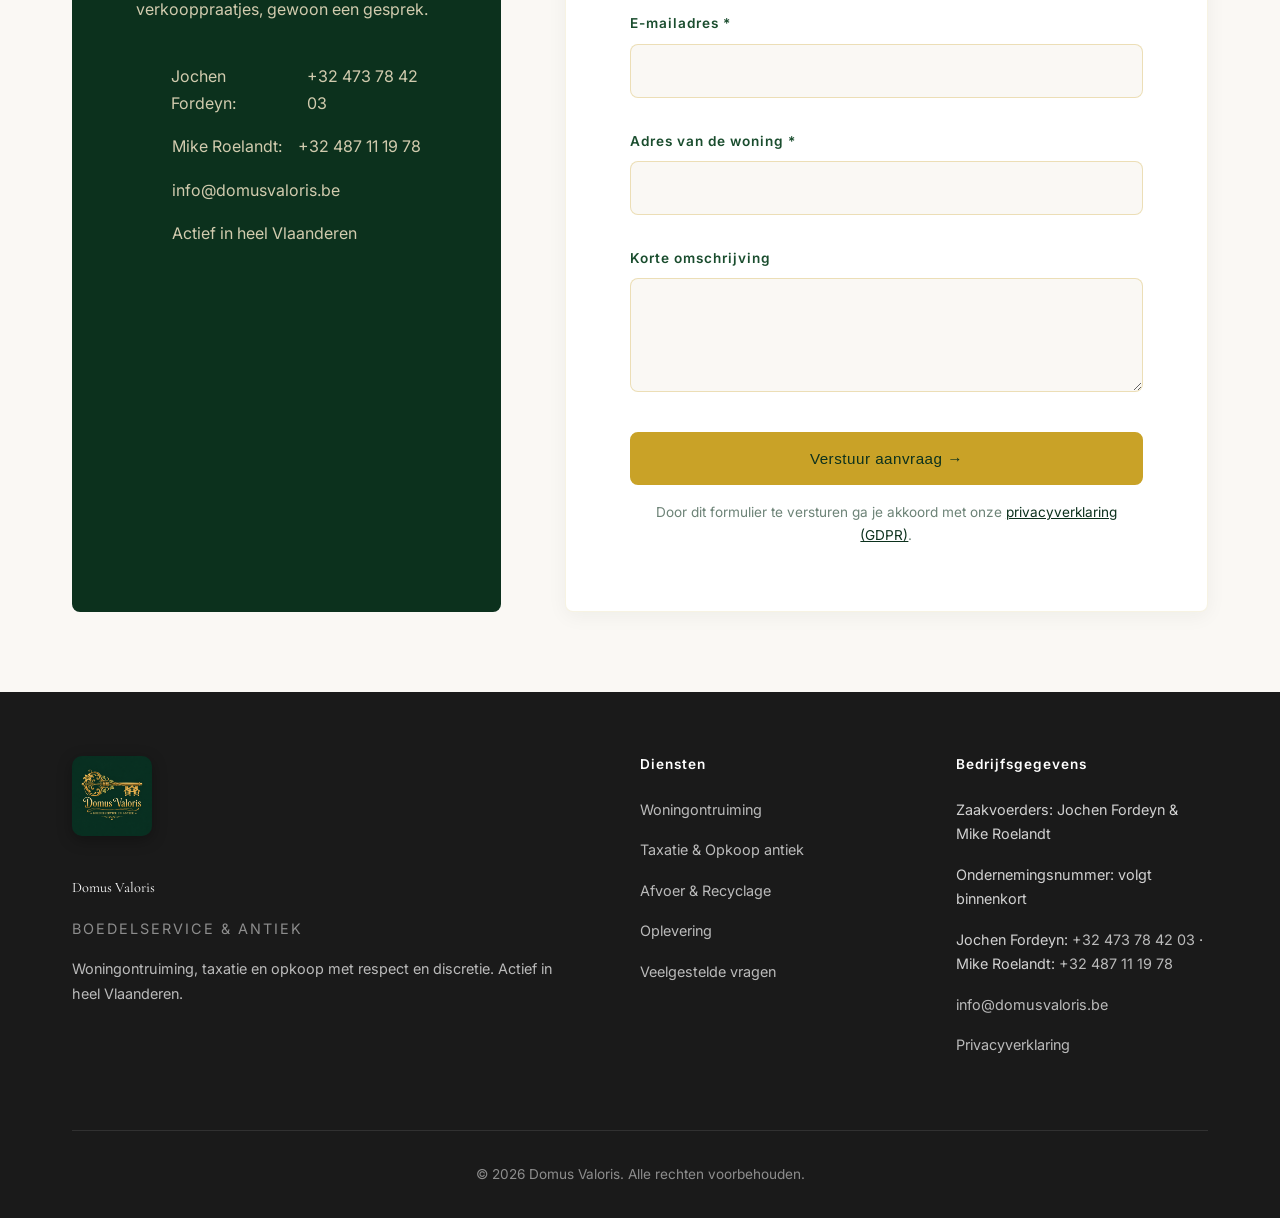
==== commit e1cf54eb: "Teksten herformuleerd: streepjes vervangen door punten en dubbele punten" ====
--- a/index.html
+++ b/index.html
@@ -88,7 +88,7 @@
             <div class="section-header">
                 <h2><em>Onze diensten</em></h2>
                 <img src="https://domusvaloris.lovable.app/assets/ornament-DWeFmrEj.png" alt="" class="ornament">
-                <p class="section-intro">Wij geloven dat een goede ontruiming niet begint met een vrachtwagen, maar met een gesprek aan de keukentafel. Vier diensten die naadloos in elkaar overlopen - jij kiest het volledige pakket, of enkel wat je nodig hebt.</p>
+                <p class="section-intro">Wij geloven dat een goede ontruiming niet begint met een vrachtwagen, maar met een gesprek aan de keukentafel. Vier diensten die naadloos in elkaar overlopen: jij kiest het volledige pakket, of enkel wat je nodig hebt.</p>
             </div>
 
             <div class="diensten-grid">
@@ -345,7 +345,7 @@
             </div>
 
             <div class="footer-bottom">
-                <p>© 2026 Domus Valoris - Boedelservice & Antiek. Alle rechten voorbehouden.</p>
+                <p>© 2026 Domus Valoris. Alle rechten voorbehouden.</p>
             </div>
         </div>
     </footer>
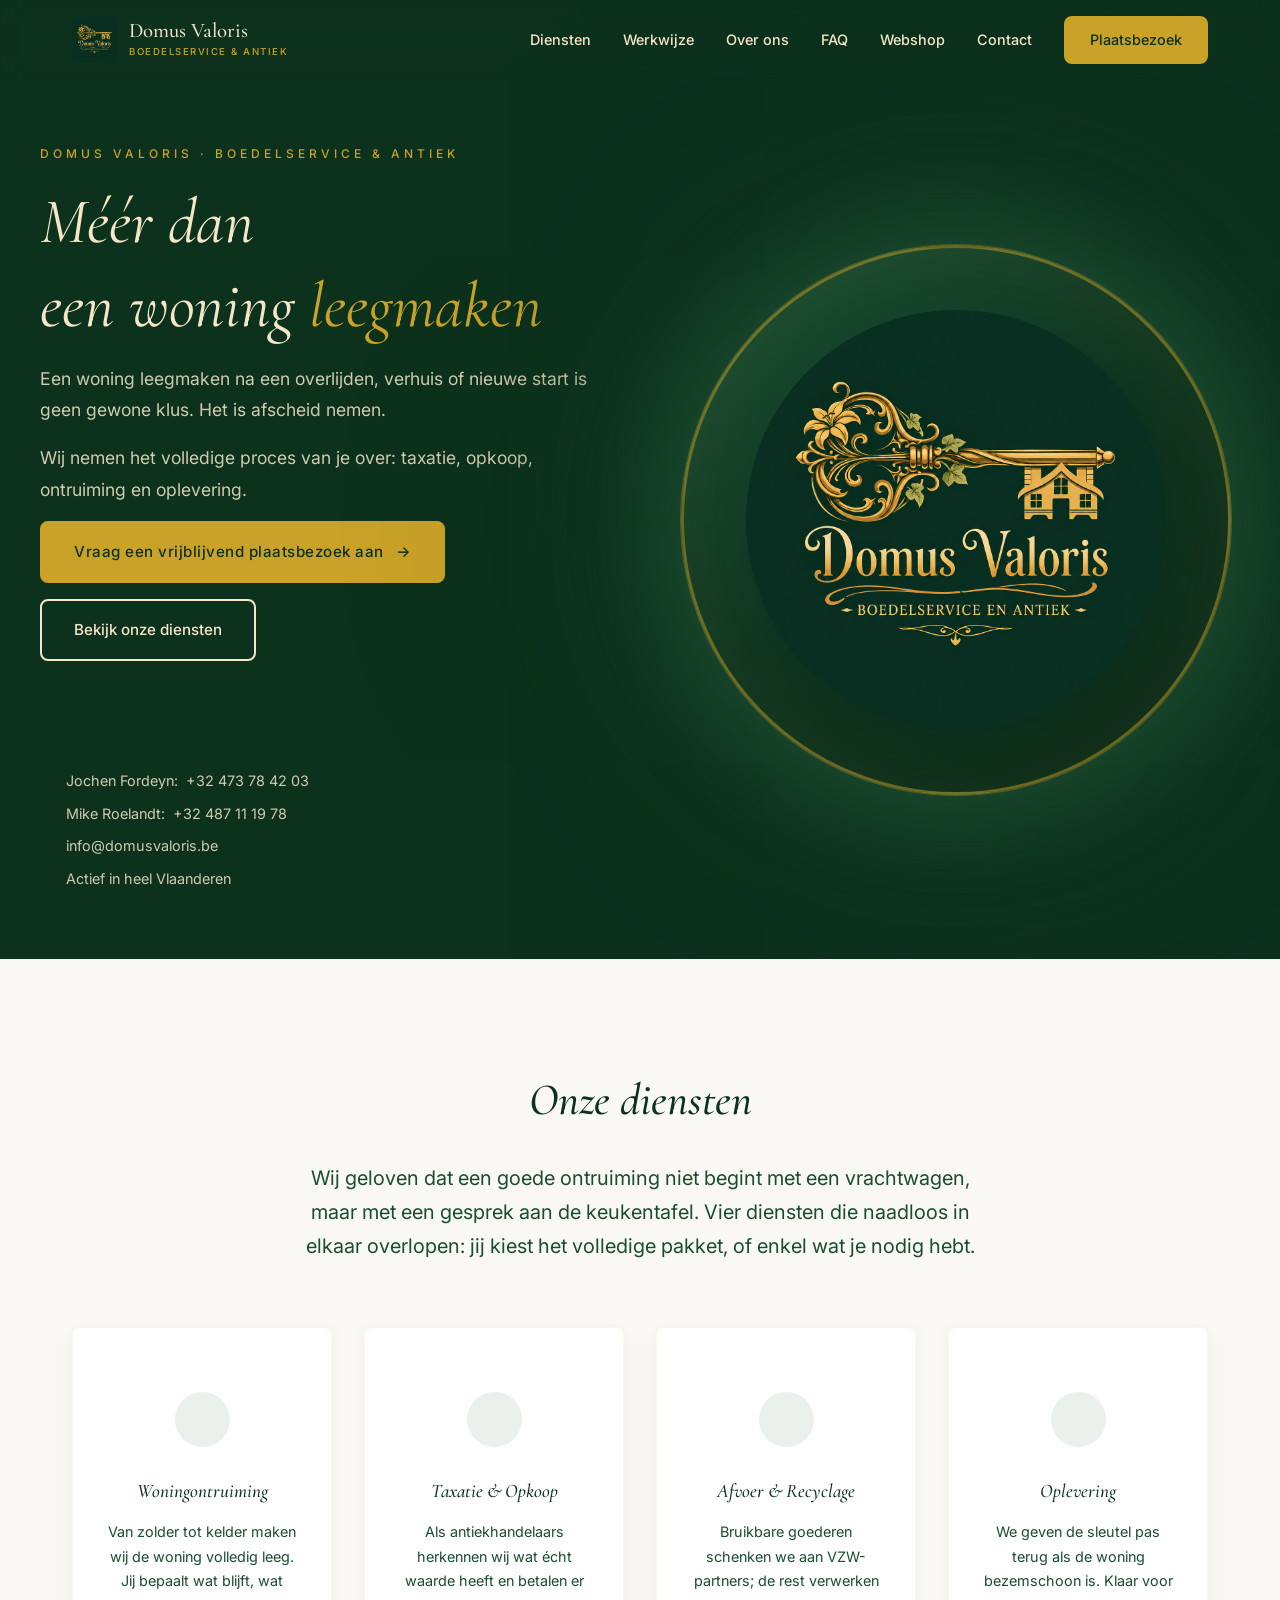
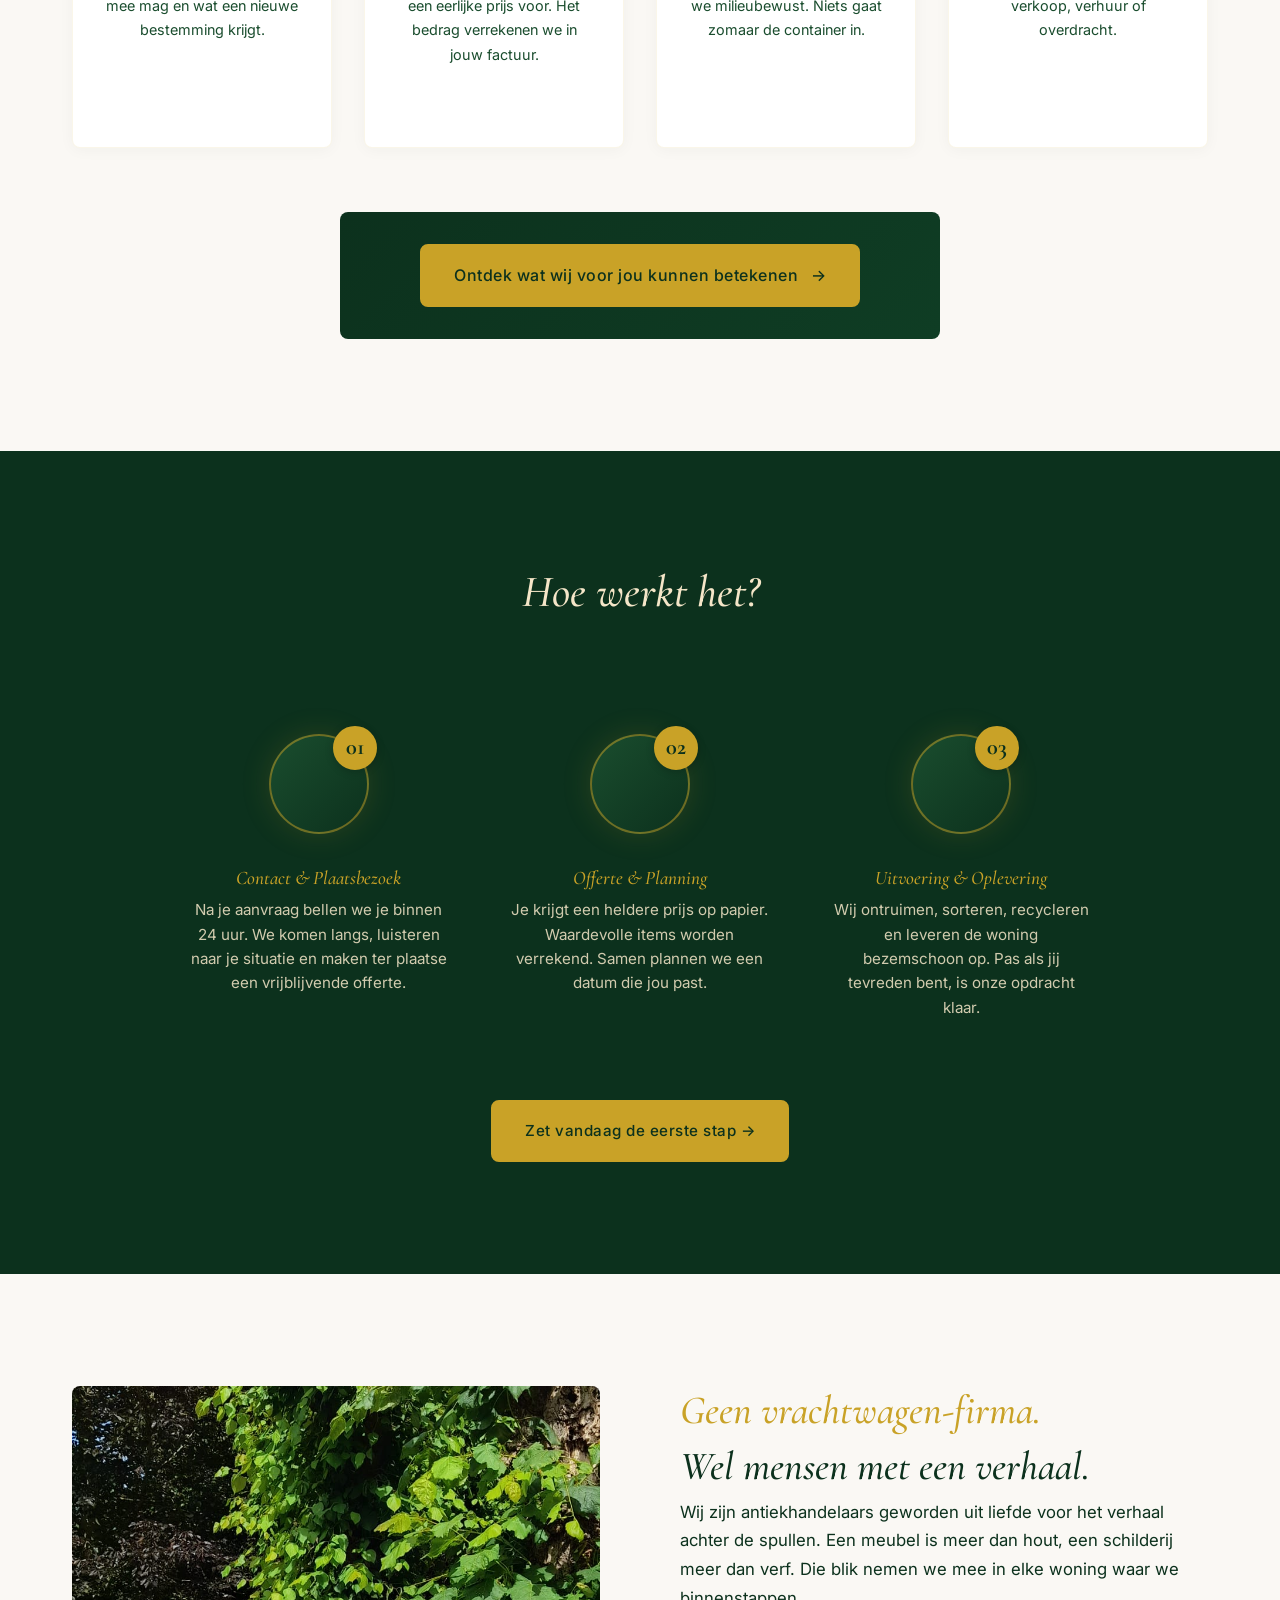
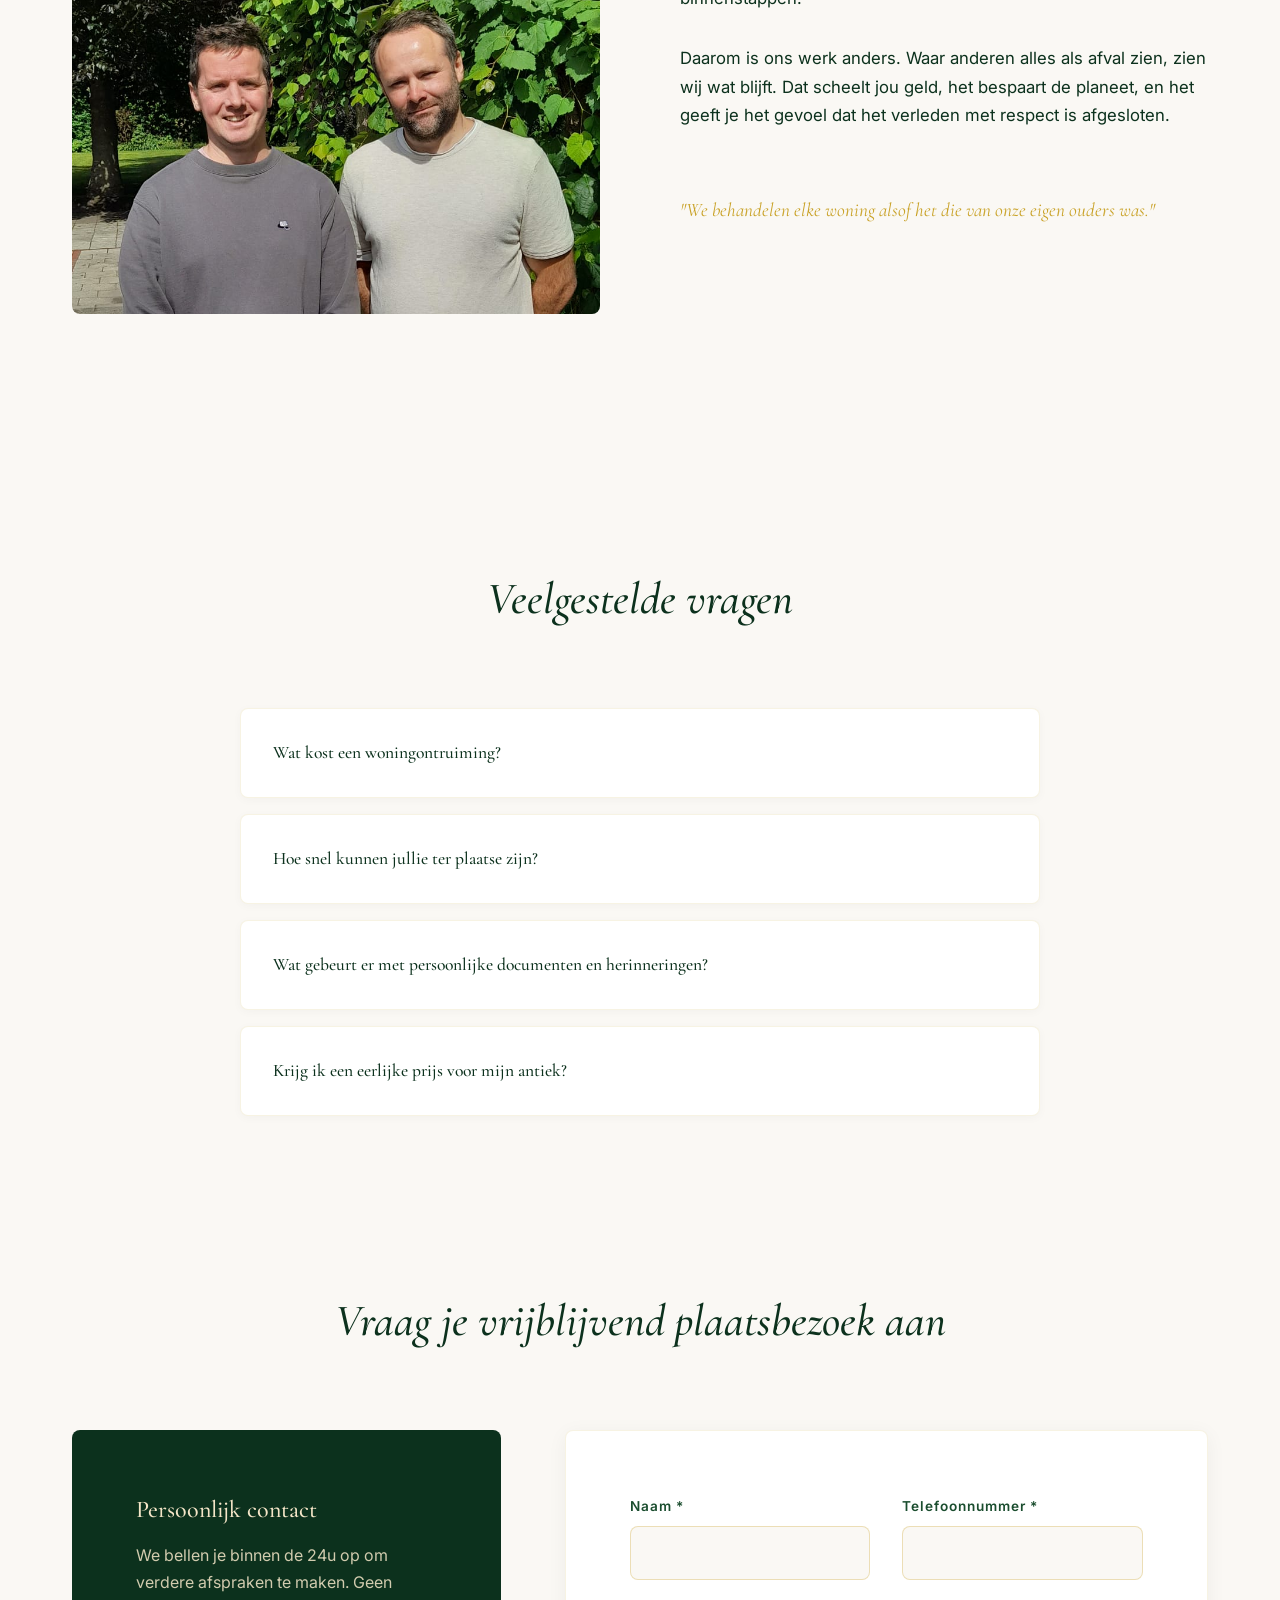
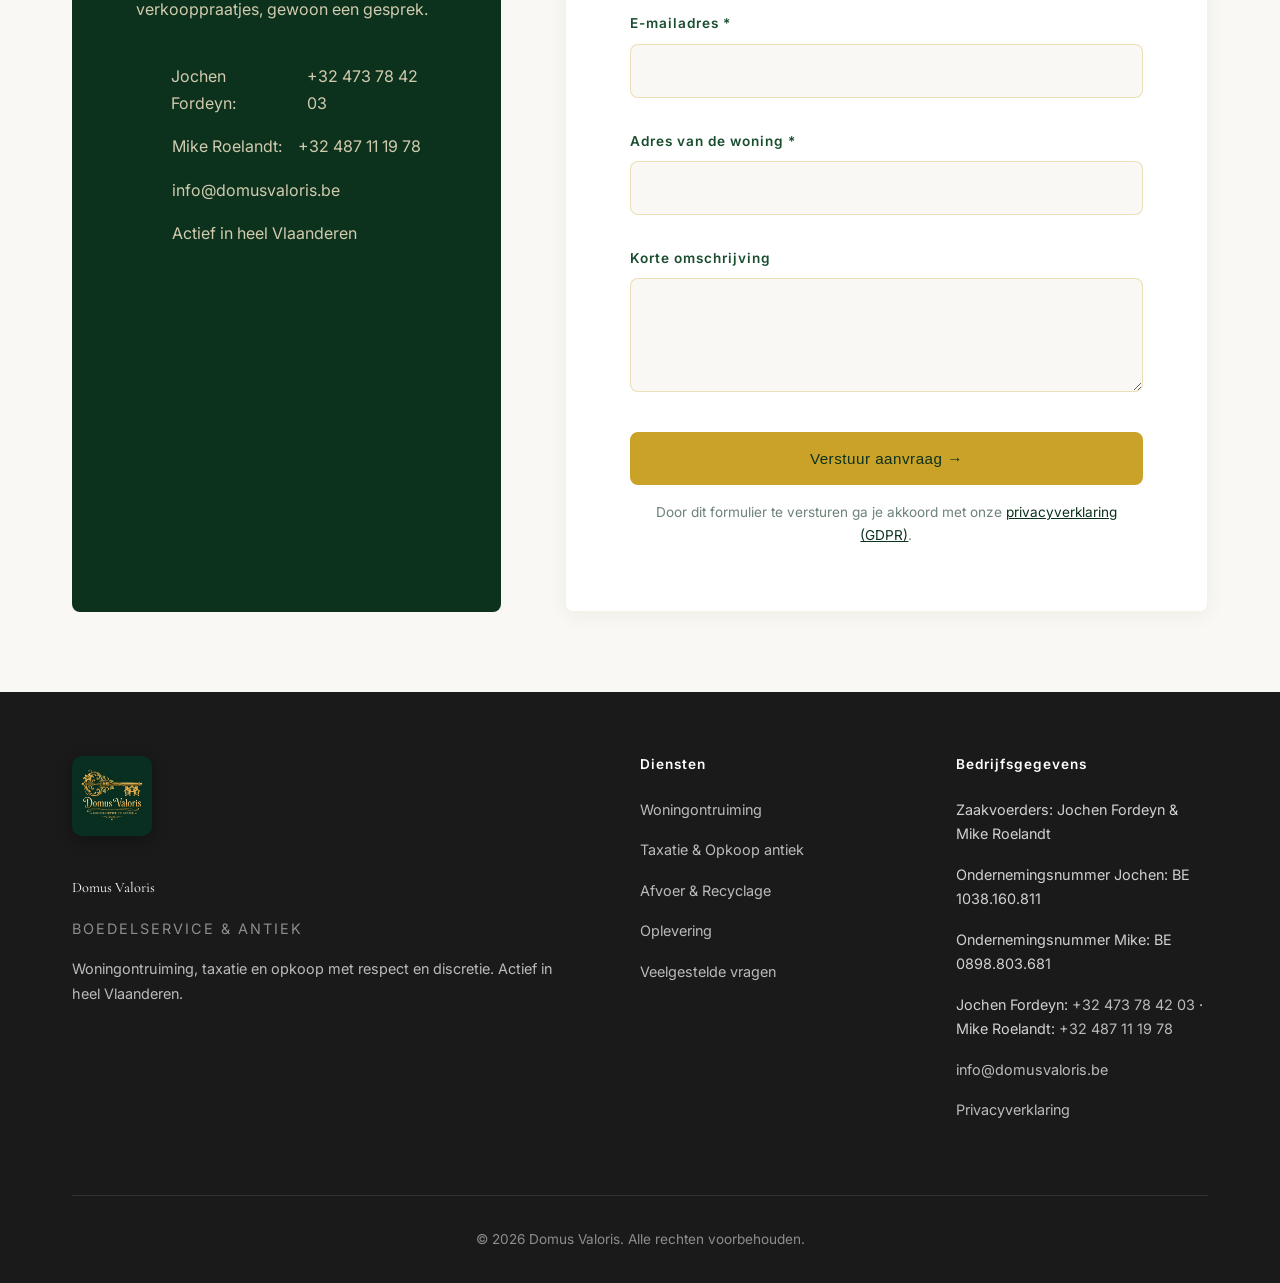
==== commit f07fd2c6: "Ondernemingsnummers toegevoegd: Jochen BE 1038.160.811, Mike BE 0898.803.681" ====
--- a/index.html
+++ b/index.html
@@ -336,7 +336,8 @@
                     <h4>Bedrijfsgegevens</h4>
                     <ul>
                         <li>Zaakvoerders: Jochen Fordeyn & Mike Roelandt</li>
-                        <li>Ondernemingsnummer: volgt binnenkort</li>
+                        <li>Ondernemingsnummer Jochen: BE 1038.160.811</li>
+                        <li>Ondernemingsnummer Mike: BE 0898.803.681</li>
                         <li>Jochen Fordeyn: <a href="tel:+32473784203">+32 473 78 42 03</a> · Mike Roelandt: <a href="tel:+32487111978">+32 487 11 19 78</a></li>
                         <li><a href="mailto:info@domusvaloris.be">info@domusvaloris.be</a></li>
                         <li><a href="privacy.html">Privacyverklaring</a></li>
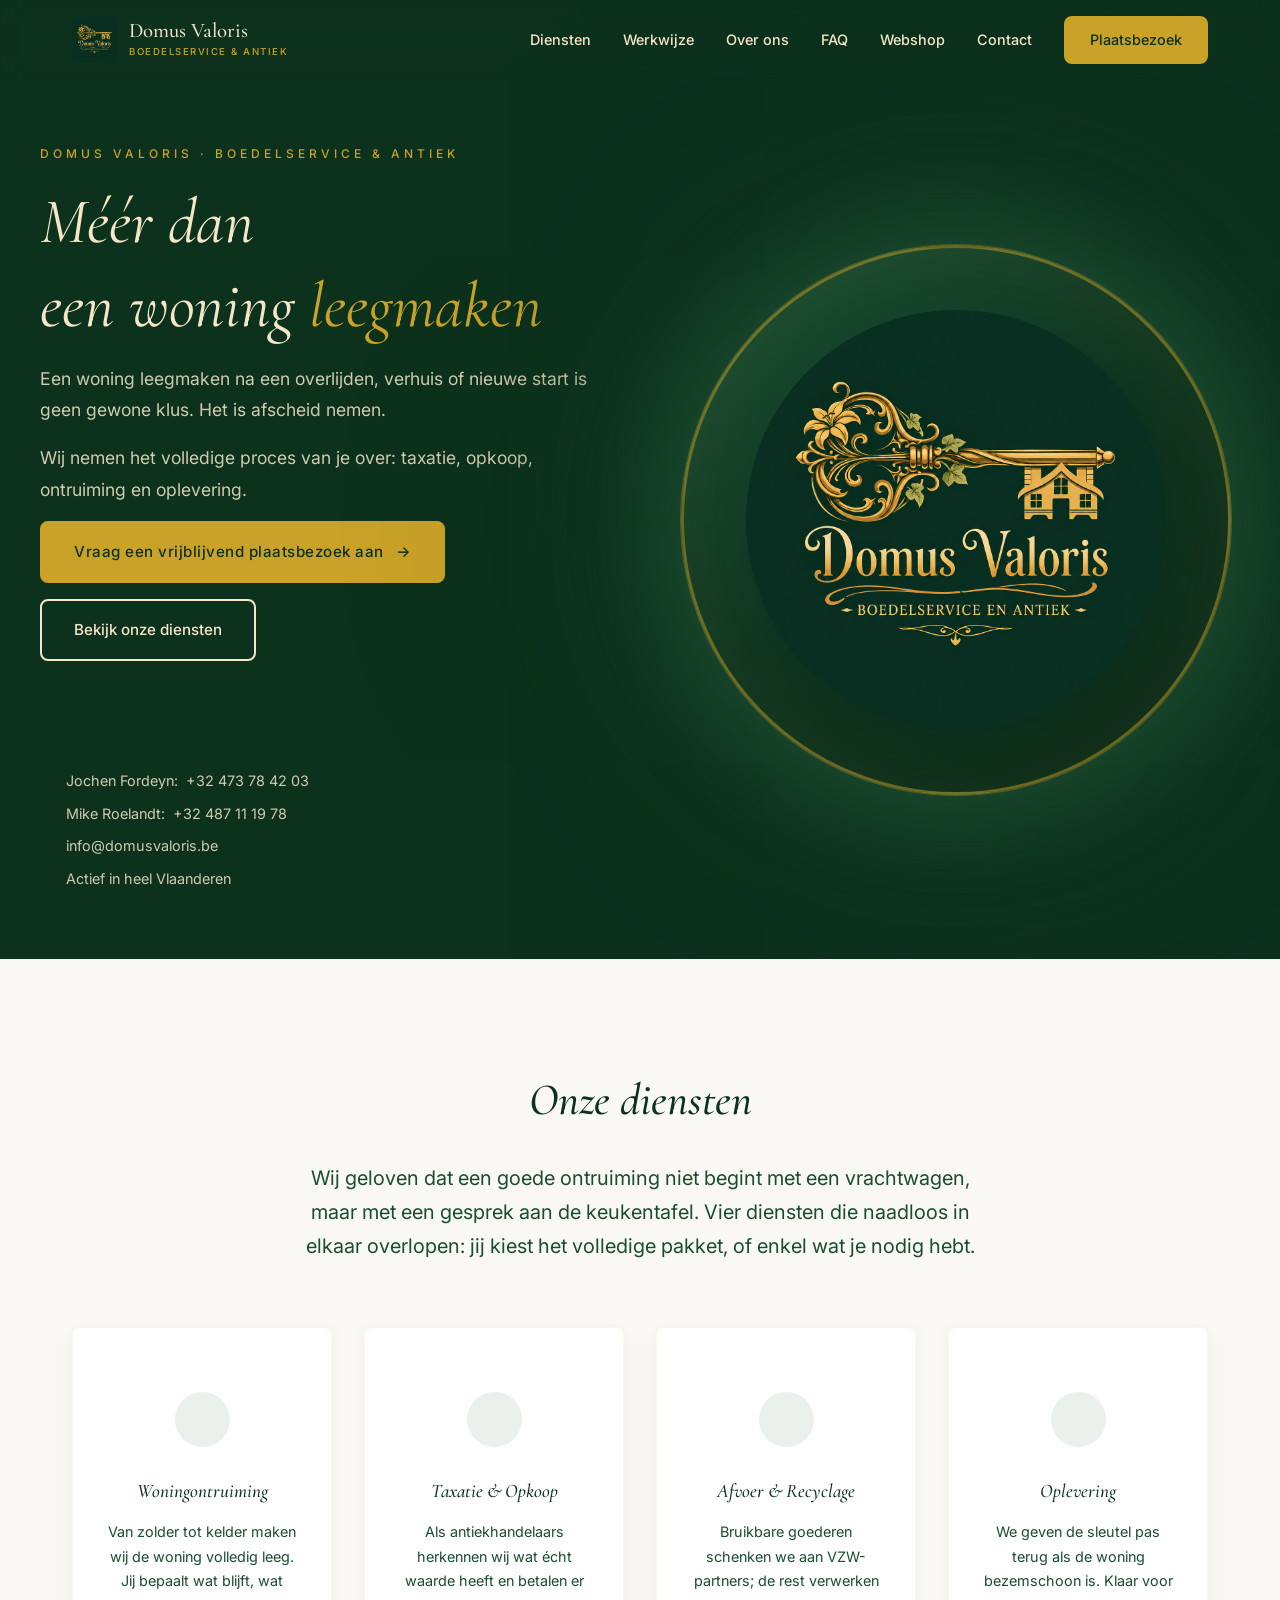
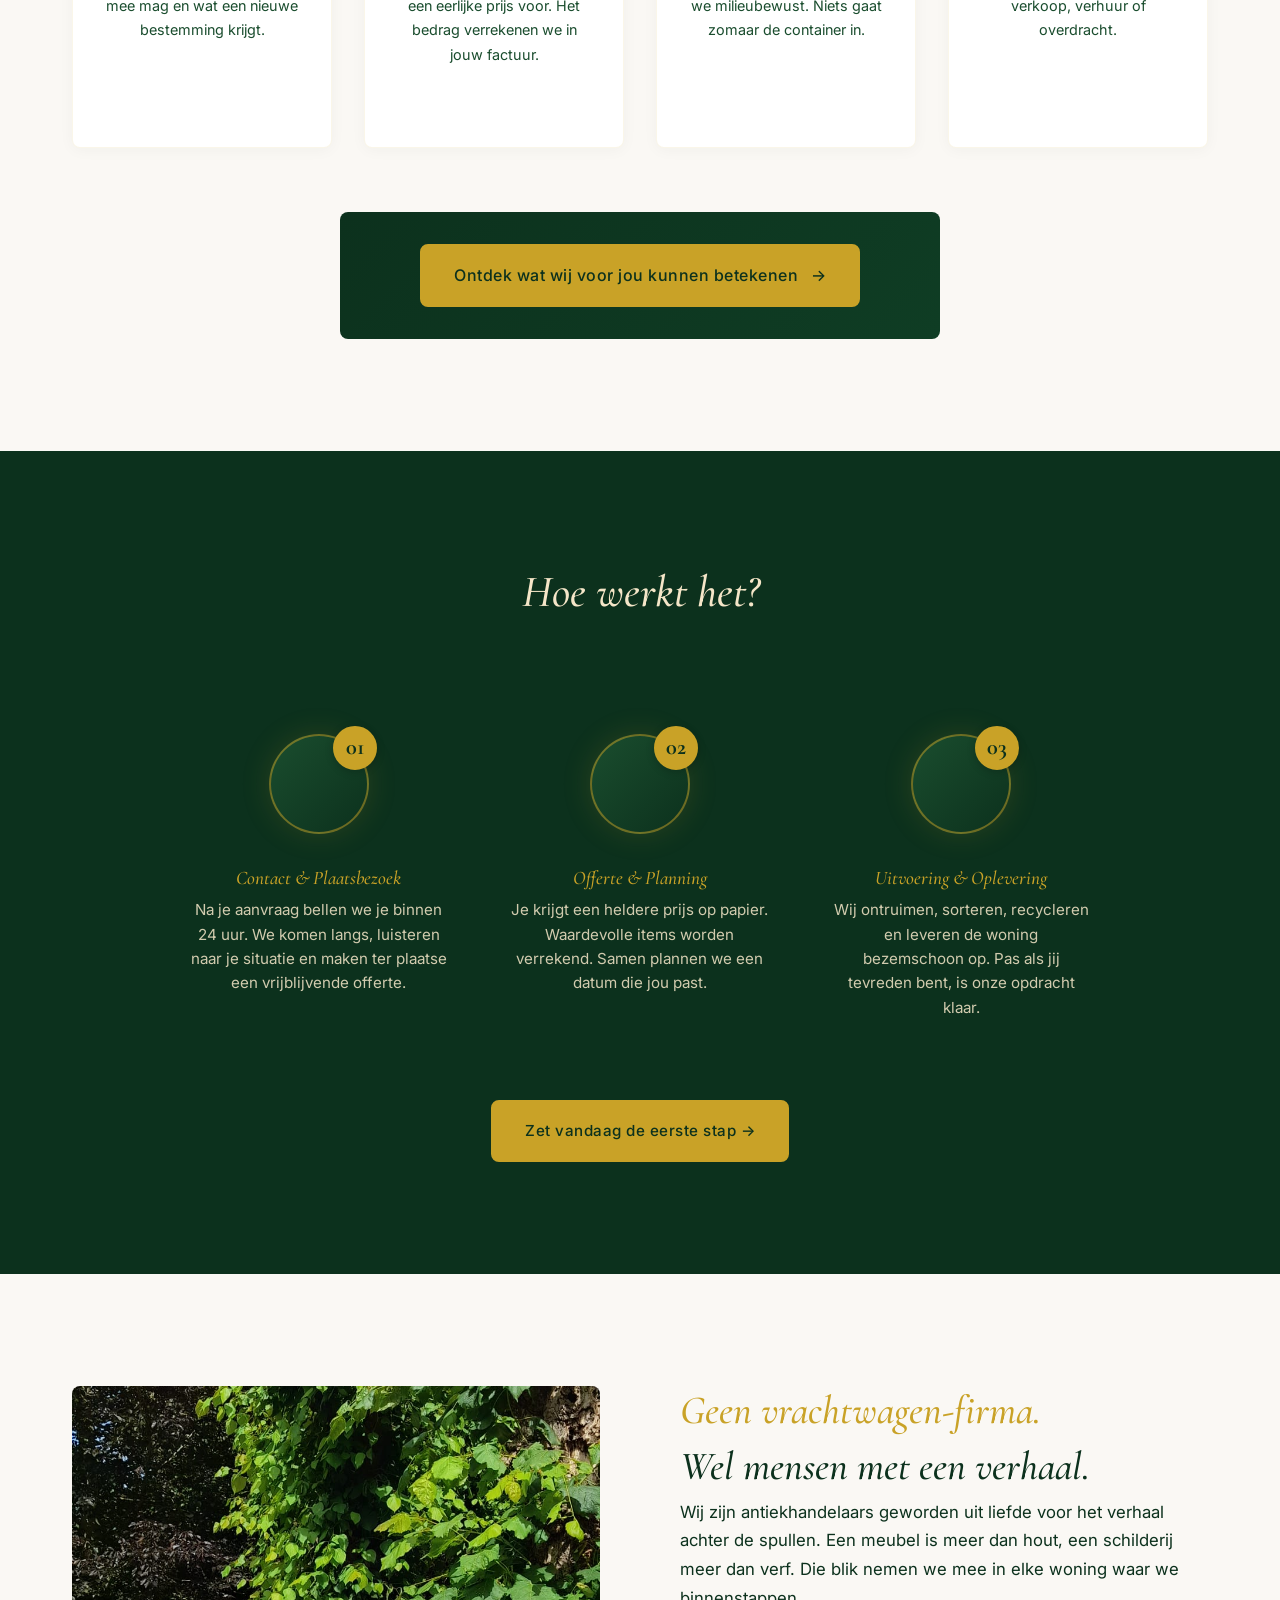
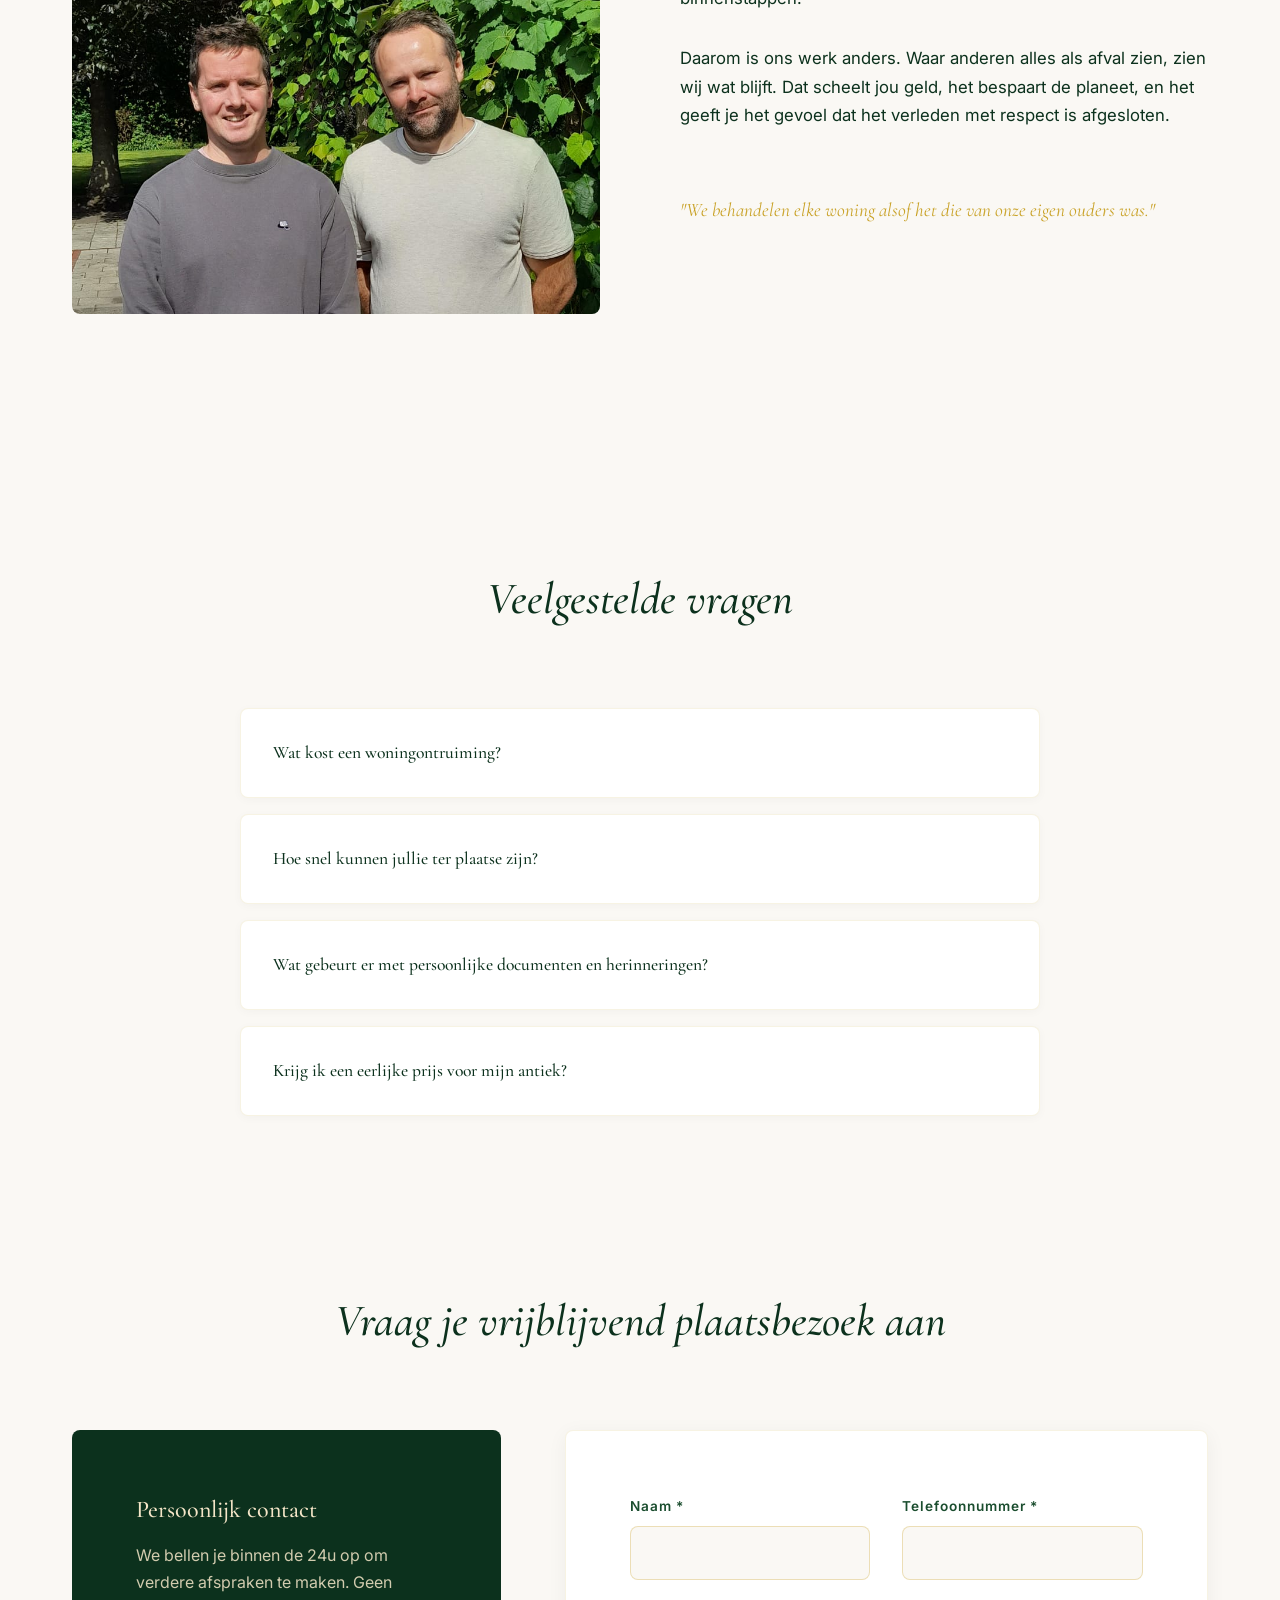
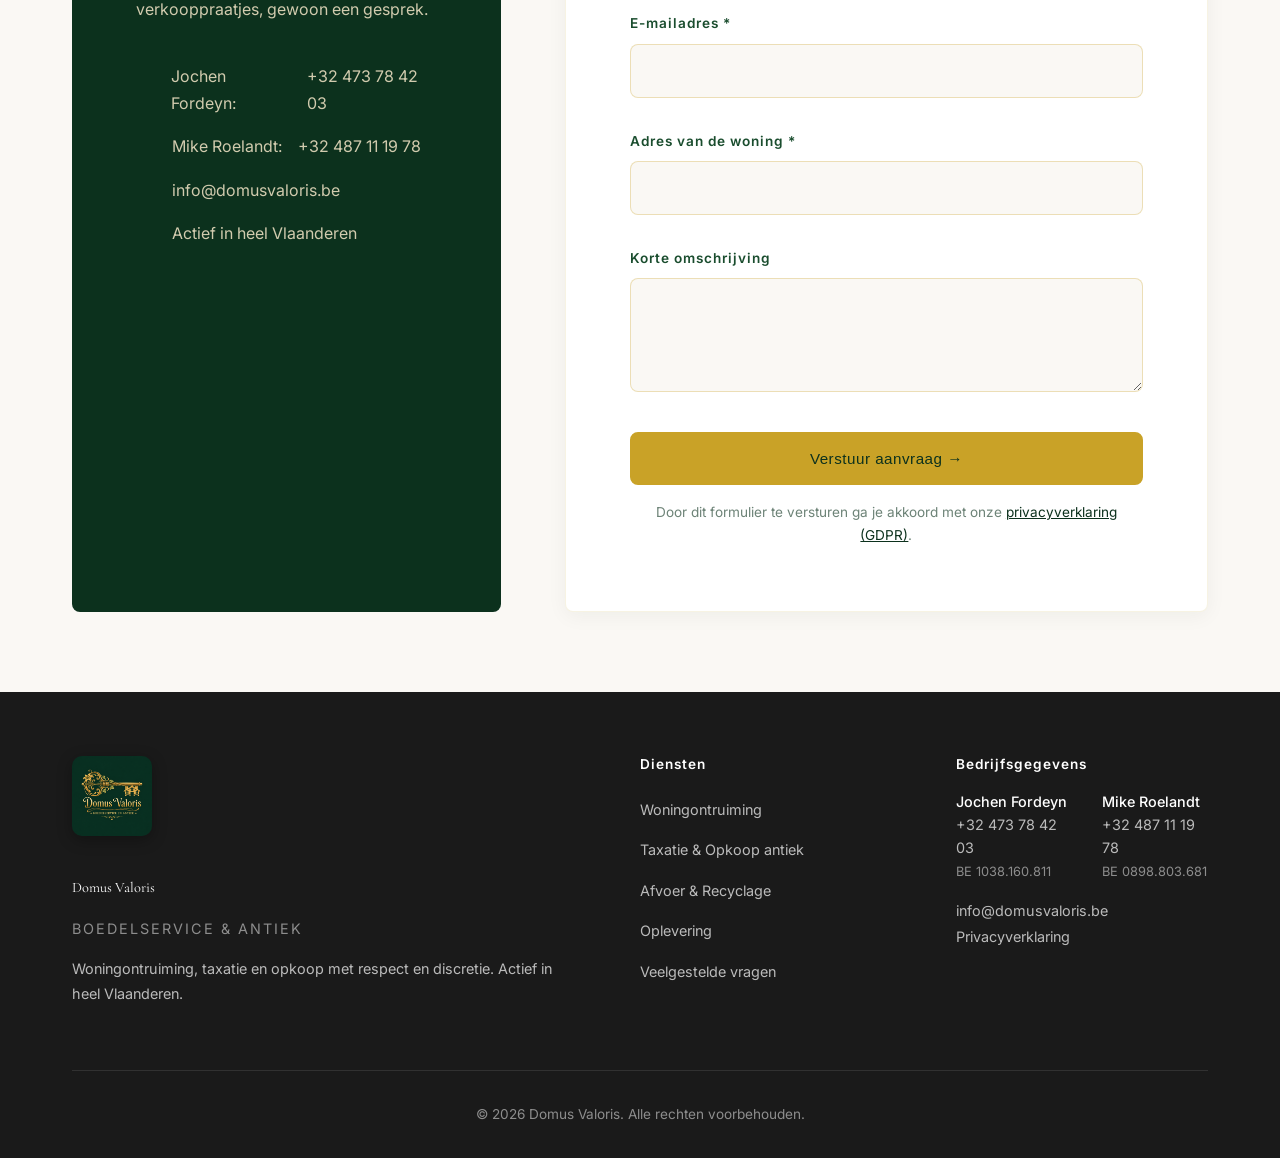
==== commit 0a09a5ae: "Footer bedrijfsgegevens visueel verbeterd: info per zaakvoerder gegroepeerd" ====
--- a/index.html
+++ b/index.html
@@ -334,14 +334,22 @@
 
                 <div class="footer-contact">
                     <h4>Bedrijfsgegevens</h4>
-                    <ul>
-                        <li>Zaakvoerders: Jochen Fordeyn & Mike Roelandt</li>
-                        <li>Ondernemingsnummer Jochen: BE 1038.160.811</li>
-                        <li>Ondernemingsnummer Mike: BE 0898.803.681</li>
-                        <li>Jochen Fordeyn: <a href="tel:+32473784203">+32 473 78 42 03</a> · Mike Roelandt: <a href="tel:+32487111978">+32 487 11 19 78</a></li>
-                        <li><a href="mailto:info@domusvaloris.be">info@domusvaloris.be</a></li>
-                        <li><a href="privacy.html">Privacyverklaring</a></li>
-                    </ul>
+                    <div class="footer-owners">
+                        <div class="footer-owner">
+                            <strong>Jochen Fordeyn</strong><br>
+                            <a href="tel:+32473784203">+32 473 78 42 03</a><br>
+                            <span class="owner-vat">BE 1038.160.811</span>
+                        </div>
+                        <div class="footer-owner">
+                            <strong>Mike Roelandt</strong><br>
+                            <a href="tel:+32487111978">+32 487 11 19 78</a><br>
+                            <span class="owner-vat">BE 0898.803.681</span>
+                        </div>
+                    </div>
+                    <div class="footer-general">
+                        <a href="mailto:info@domusvaloris.be">info@domusvaloris.be</a><br>
+                        <a href="privacy.html">Privacyverklaring</a>
+                    </div>
                 </div>
             </div>
 
--- a/css/styles.css
+++ b/css/styles.css
@@ -914,6 +914,51 @@
     color: var(--color-secondary);
 }
 
+/* Footer owners styling */
+.footer-owners {
+    display: flex;
+    gap: var(--spacing-md);
+    margin-bottom: var(--spacing-sm);
+}
+
+.footer-owner {
+    font-size: 0.9rem;
+    line-height: 1.6;
+    color: rgba(255, 255, 255, 0.7);
+}
+
+.footer-owner strong {
+    color: white;
+    font-weight: 500;
+}
+
+.footer-owner a {
+    color: rgba(255, 255, 255, 0.7);
+}
+
+.footer-owner a:hover {
+    color: var(--color-secondary);
+}
+
+.owner-vat {
+    font-size: 0.8rem;
+    color: rgba(255, 255, 255, 0.5);
+}
+
+.footer-general {
+    font-size: 0.9rem;
+    line-height: 1.8;
+    color: rgba(255, 255, 255, 0.7);
+}
+
+.footer-general a {
+    color: rgba(255, 255, 255, 0.7);
+}
+
+.footer-general a:hover {
+    color: var(--color-secondary);
+}
+
 .footer-bottom {
     padding-top: var(--spacing-md);
     text-align: center;
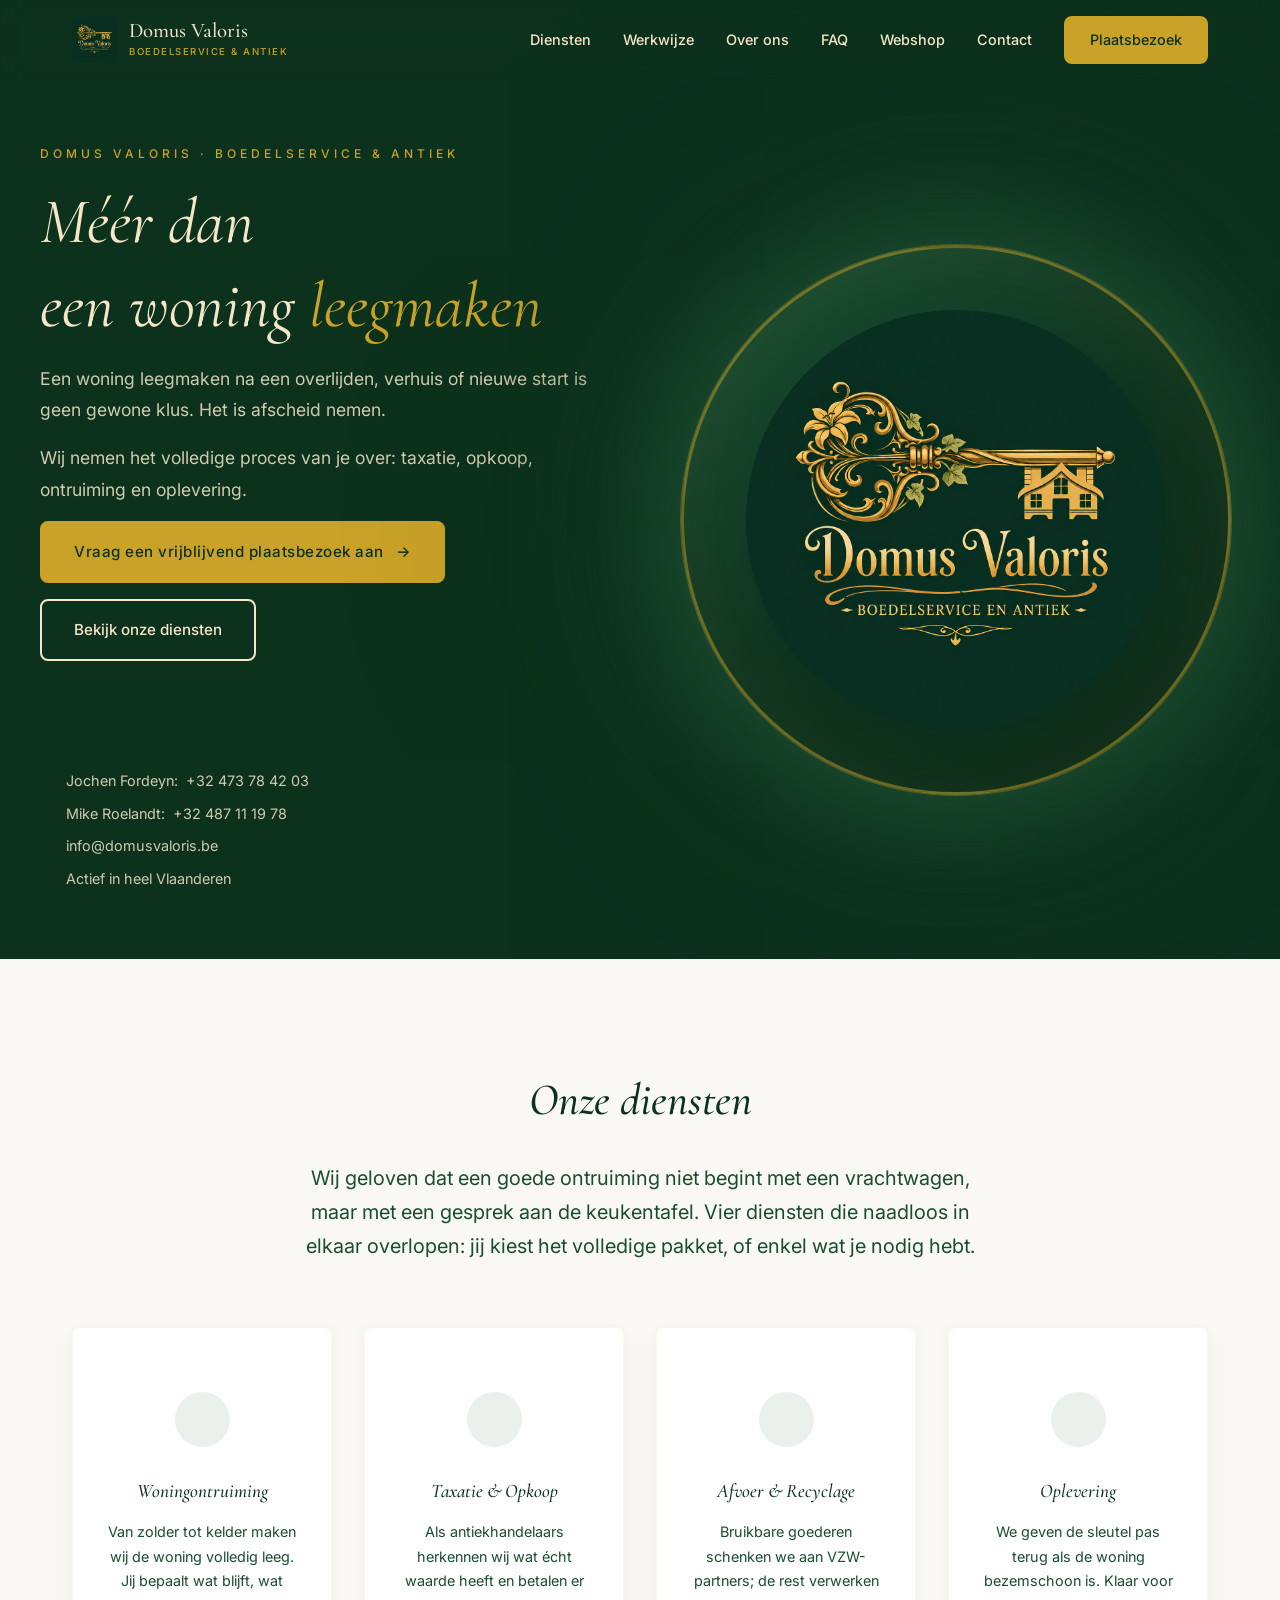
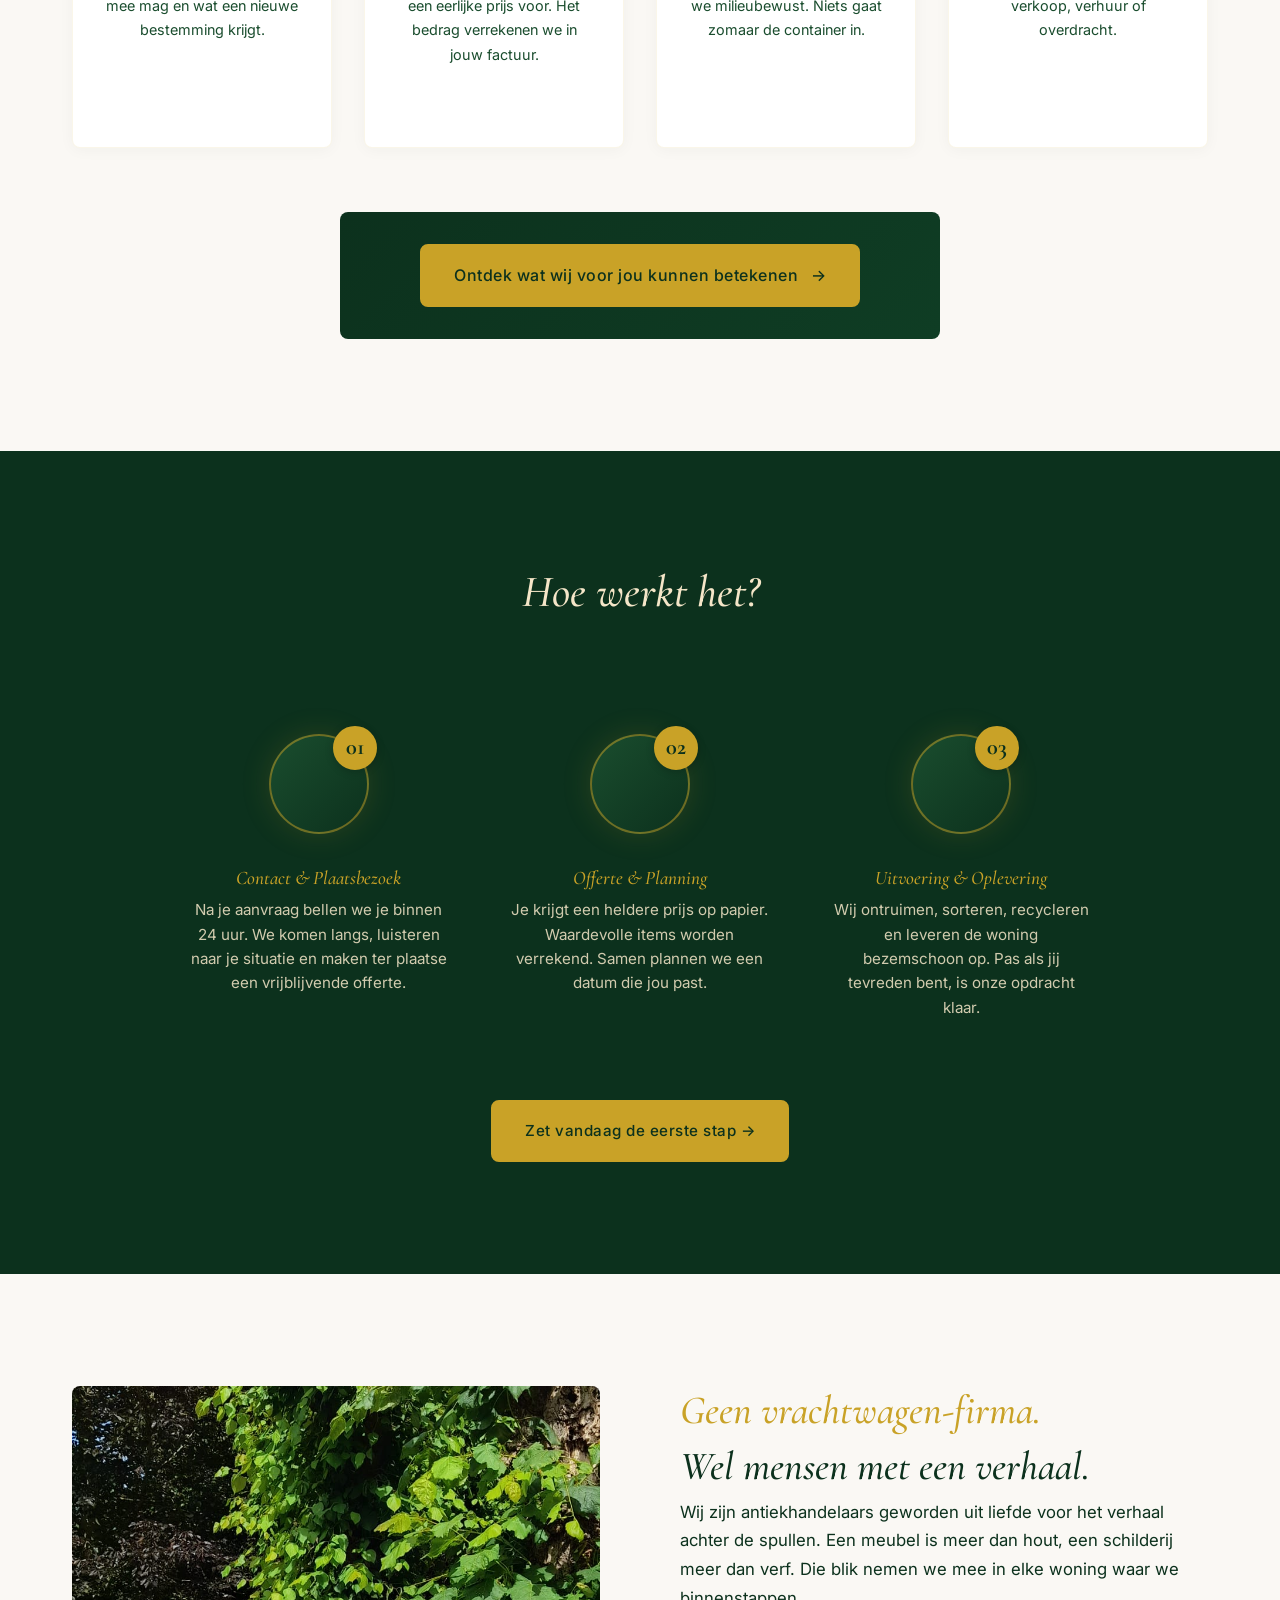
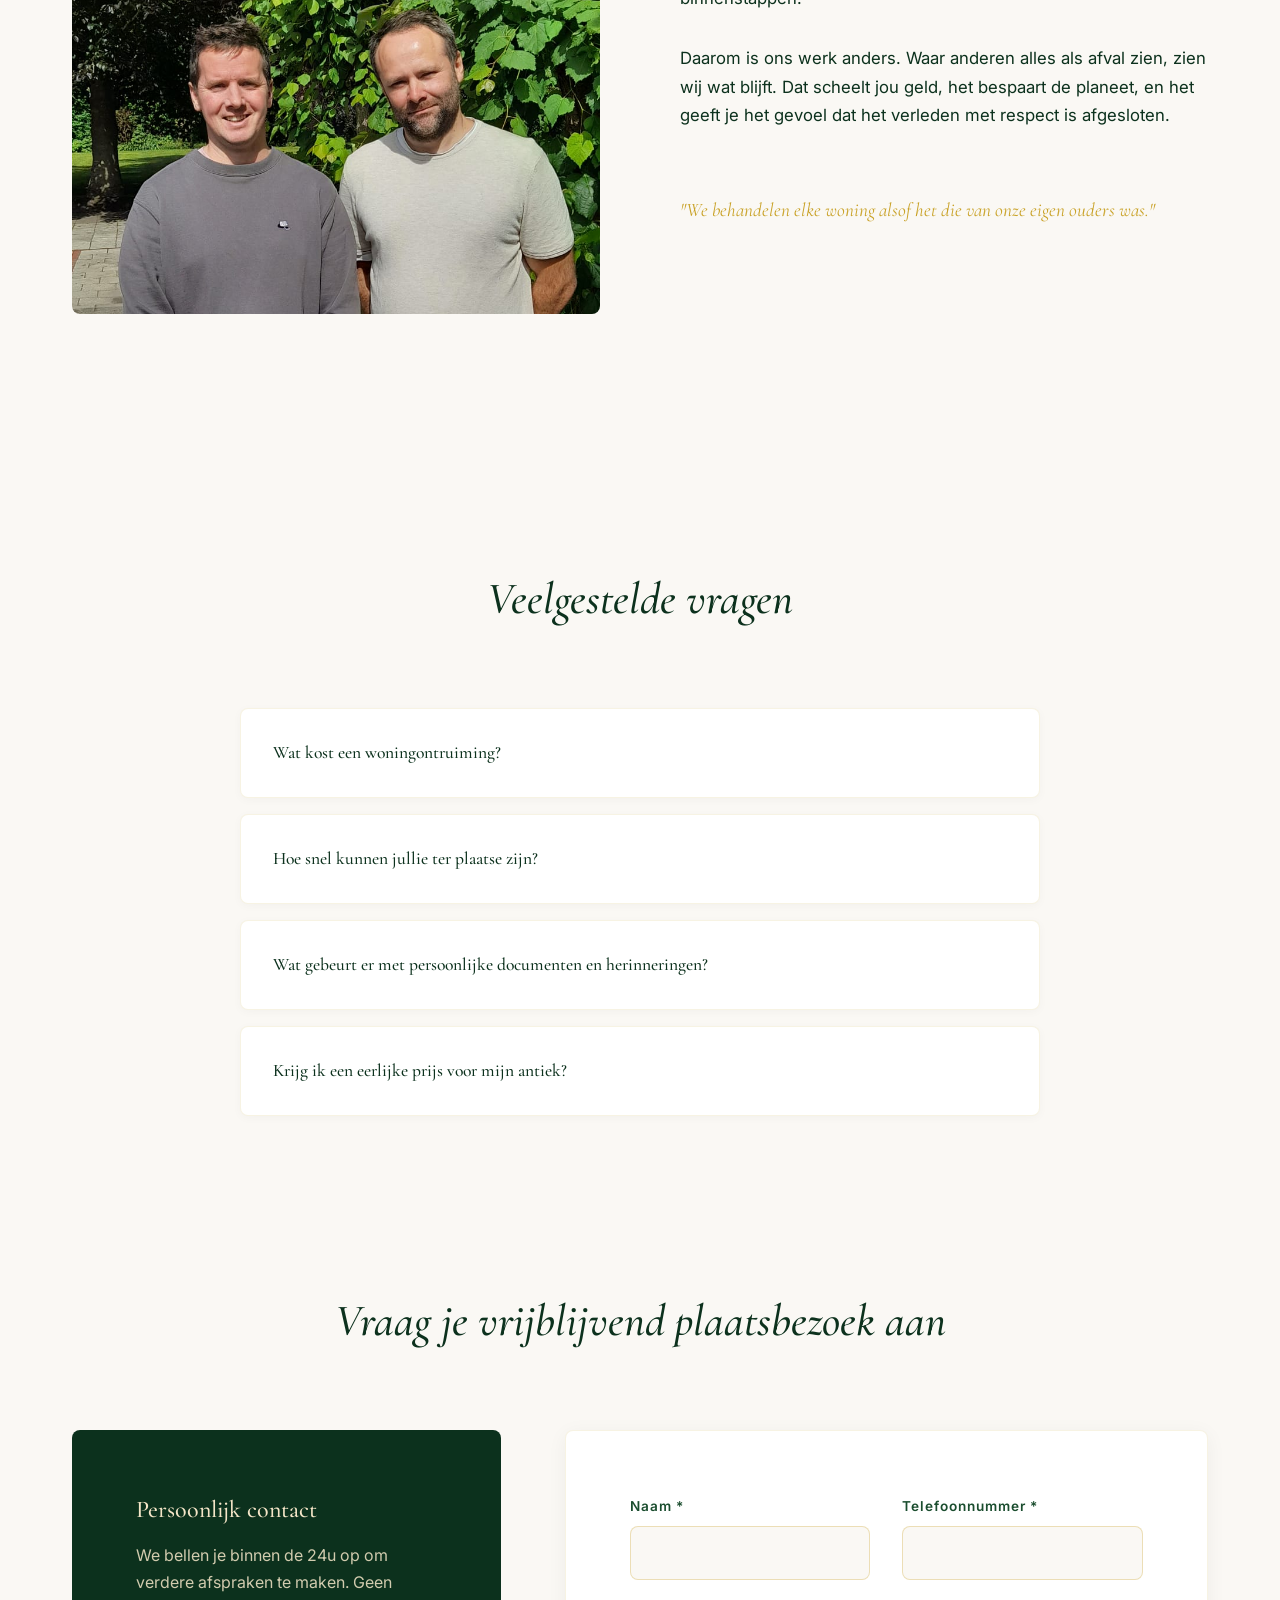
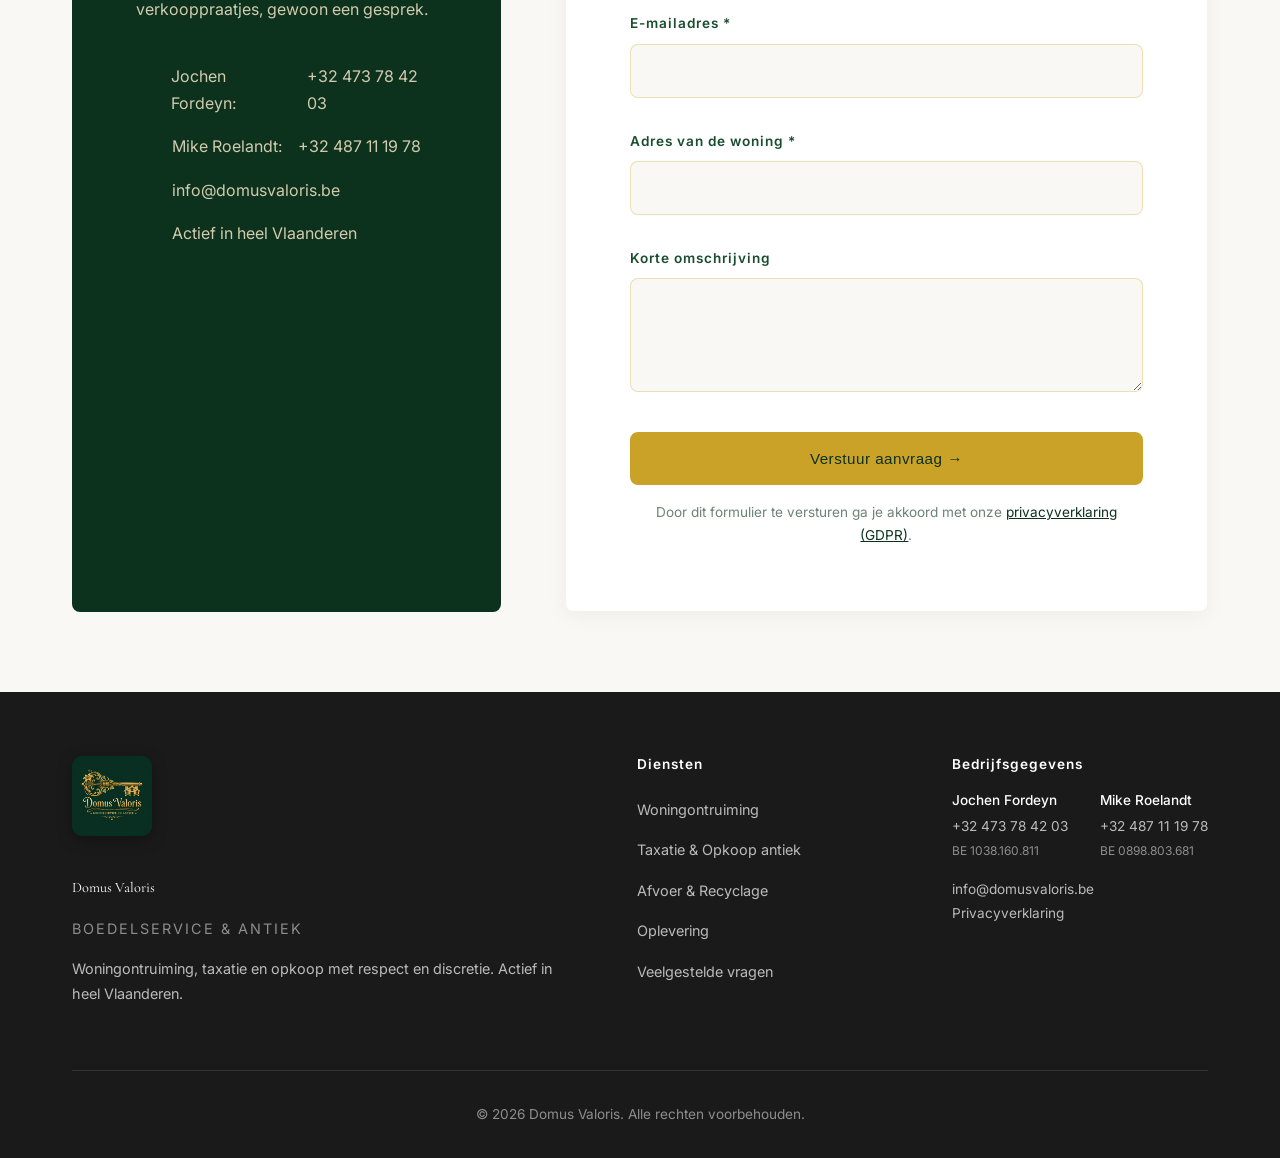
==== commit 1e18533e: "Footer uitlijning verbeterd: grid layout voor zaakvoerders, betere spacing" ====
--- a/index.html
+++ b/index.html
@@ -336,18 +336,18 @@
                     <h4>Bedrijfsgegevens</h4>
                     <div class="footer-owners">
                         <div class="footer-owner">
-                            <strong>Jochen Fordeyn</strong><br>
-                            <a href="tel:+32473784203">+32 473 78 42 03</a><br>
+                            <strong>Jochen Fordeyn</strong>
+                            <a href="tel:+32473784203">+32 473 78 42 03</a>
                             <span class="owner-vat">BE 1038.160.811</span>
                         </div>
                         <div class="footer-owner">
-                            <strong>Mike Roelandt</strong><br>
-                            <a href="tel:+32487111978">+32 487 11 19 78</a><br>
+                            <strong>Mike Roelandt</strong>
+                            <a href="tel:+32487111978">+32 487 11 19 78</a>
                             <span class="owner-vat">BE 0898.803.681</span>
                         </div>
                     </div>
                     <div class="footer-general">
-                        <a href="mailto:info@domusvaloris.be">info@domusvaloris.be</a><br>
+                        <a href="mailto:info@domusvaloris.be">info@domusvaloris.be</a>
                         <a href="privacy.html">Privacyverklaring</a>
                     </div>
                 </div>
--- a/css/styles.css
+++ b/css/styles.css
@@ -916,24 +916,29 @@
 
 /* Footer owners styling */
 .footer-owners {
-    display: flex;
+    display: grid;
+    grid-template-columns: 1fr 1fr;
     gap: var(--spacing-md);
     margin-bottom: var(--spacing-sm);
 }
 
 .footer-owner {
-    font-size: 0.9rem;
+    font-size: 0.85rem;
     line-height: 1.6;
     color: rgba(255, 255, 255, 0.7);
+    white-space: nowrap;
 }
 
 .footer-owner strong {
     color: white;
     font-weight: 500;
+    display: block;
+    margin-bottom: 0.25rem;
 }
 
 .footer-owner a {
     color: rgba(255, 255, 255, 0.7);
+    display: block;
 }
 
 .footer-owner a:hover {
@@ -941,18 +946,22 @@
 }
 
 .owner-vat {
-    font-size: 0.8rem;
+    font-size: 0.75rem;
     color: rgba(255, 255, 255, 0.5);
+    display: block;
+    margin-top: 0.25rem;
 }
 
 .footer-general {
-    font-size: 0.9rem;
+    font-size: 0.85rem;
     line-height: 1.8;
     color: rgba(255, 255, 255, 0.7);
+    margin-top: var(--spacing-sm);
 }
 
 .footer-general a {
     color: rgba(255, 255, 255, 0.7);
+    display: block;
 }
 
 .footer-general a:hover {
@@ -1001,11 +1010,6 @@
     
     .verwachtingen-grid {
         grid-template-columns: 1fr;
-    }
-    
-    .footer-grid {
-        grid-template-columns: 1fr;
-        text-align: center;
     }
     
     .kernwaarden-grid {
@@ -2286,11 +2290,6 @@
     
     .verwachtingen-grid {
         grid-template-columns: 1fr;
-    }
-    
-    .footer-grid {
-        grid-template-columns: 1fr;
-        text-align: center;
     }
     
     .kernwaarden-grid {
@@ -2507,10 +2506,30 @@
         padding: var(--spacing-md) 0;
     }
     
+    .footer-grid {
+        grid-template-columns: 1fr;
+        text-align: center;
+        gap: var(--spacing-md);
+    }
+    
     .footer-logo {
         height: 60px;
         margin: 0 auto var(--spacing-sm);
         display: block;
+    }
+    
+    .footer-owners {
+        grid-template-columns: 1fr 1fr;
+        justify-content: center;
+        gap: var(--spacing-md);
+    }
+    
+    .footer-owner {
+        text-align: center;
+    }
+    
+    .footer-general {
+        text-align: center;
     }
 }
 
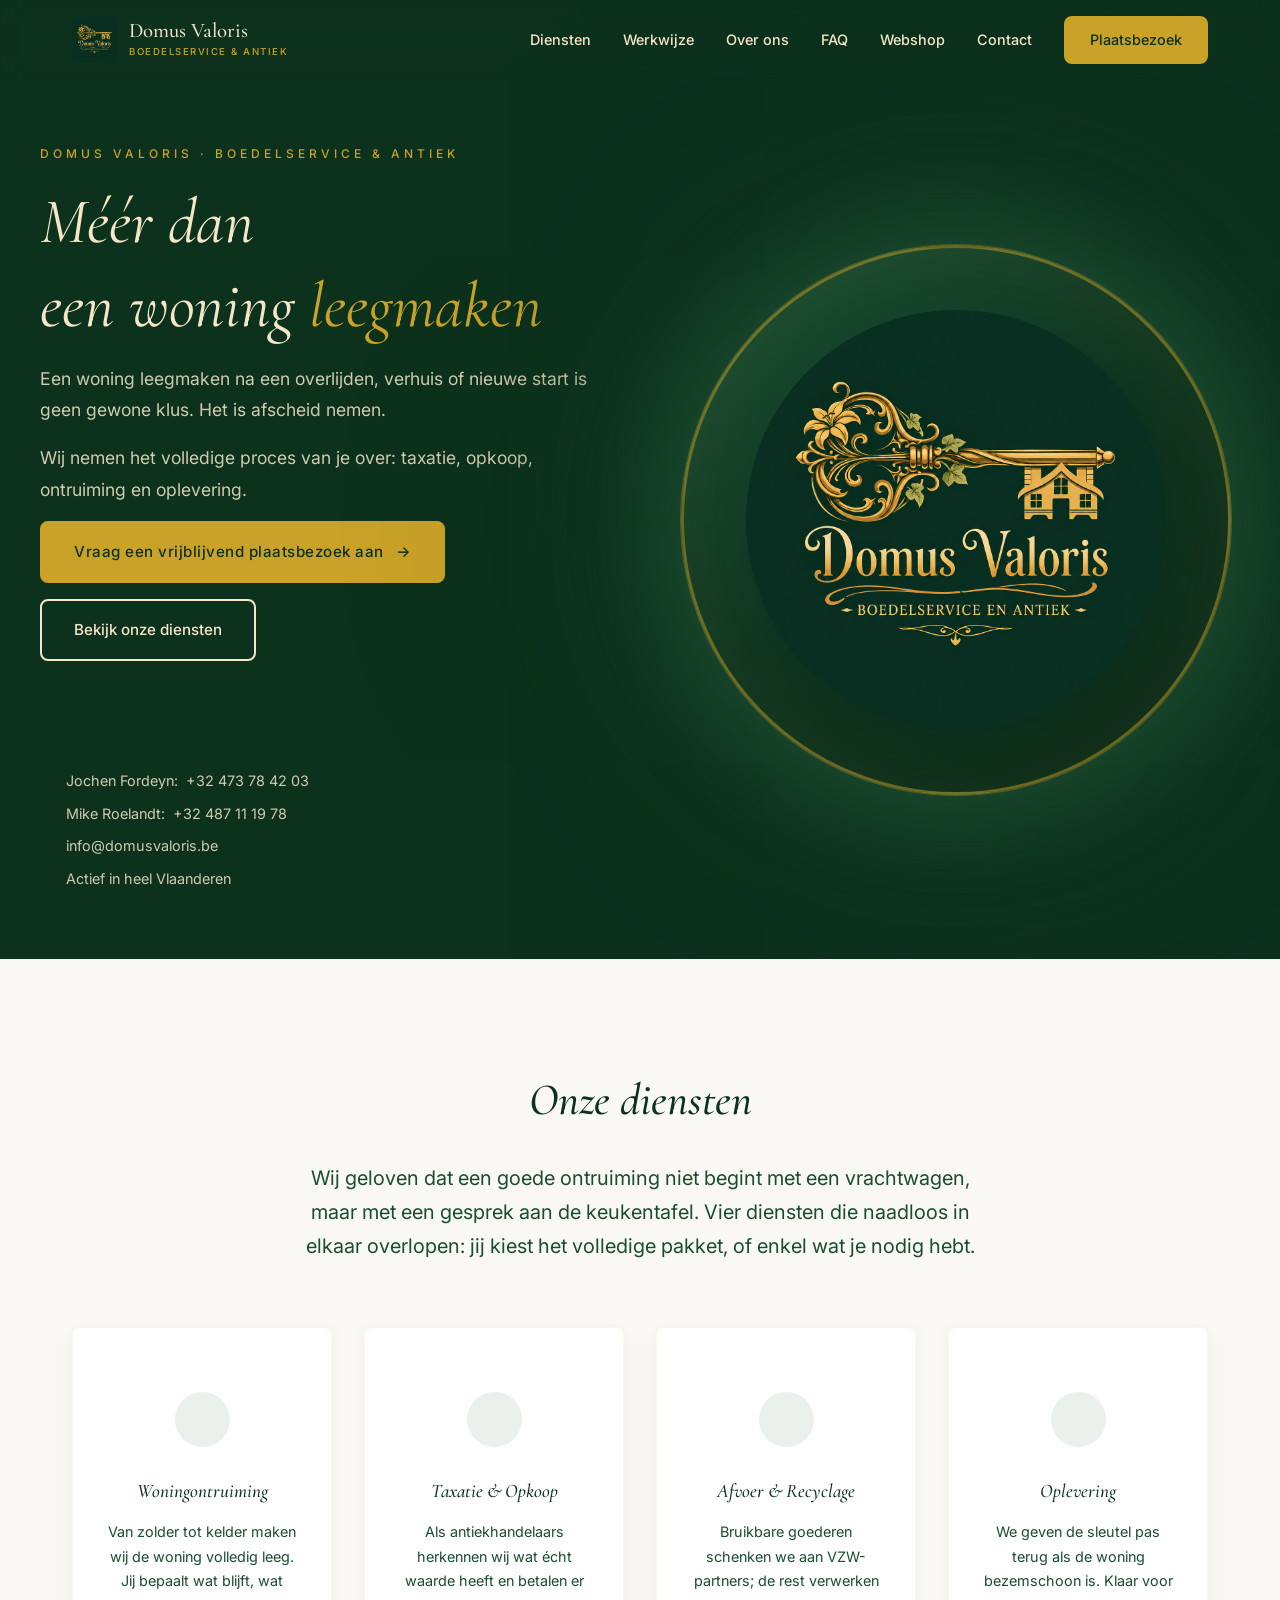
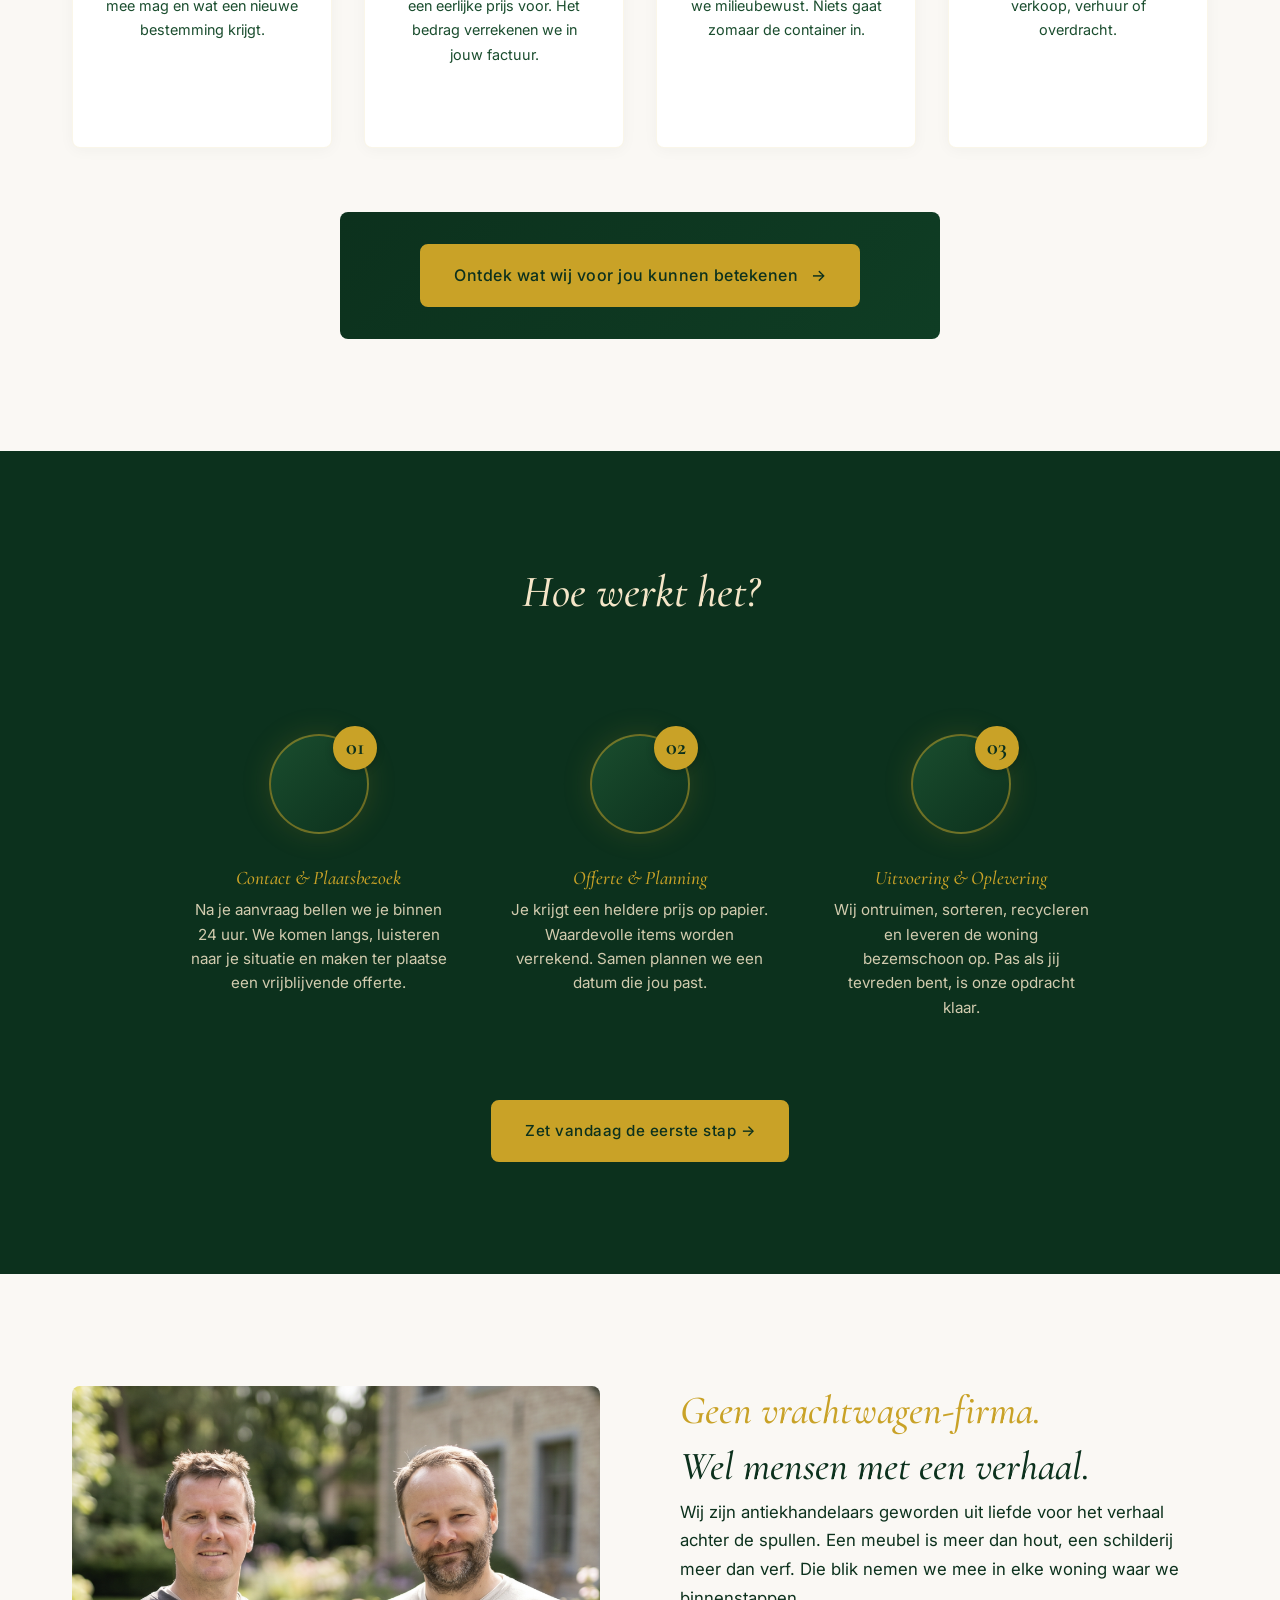
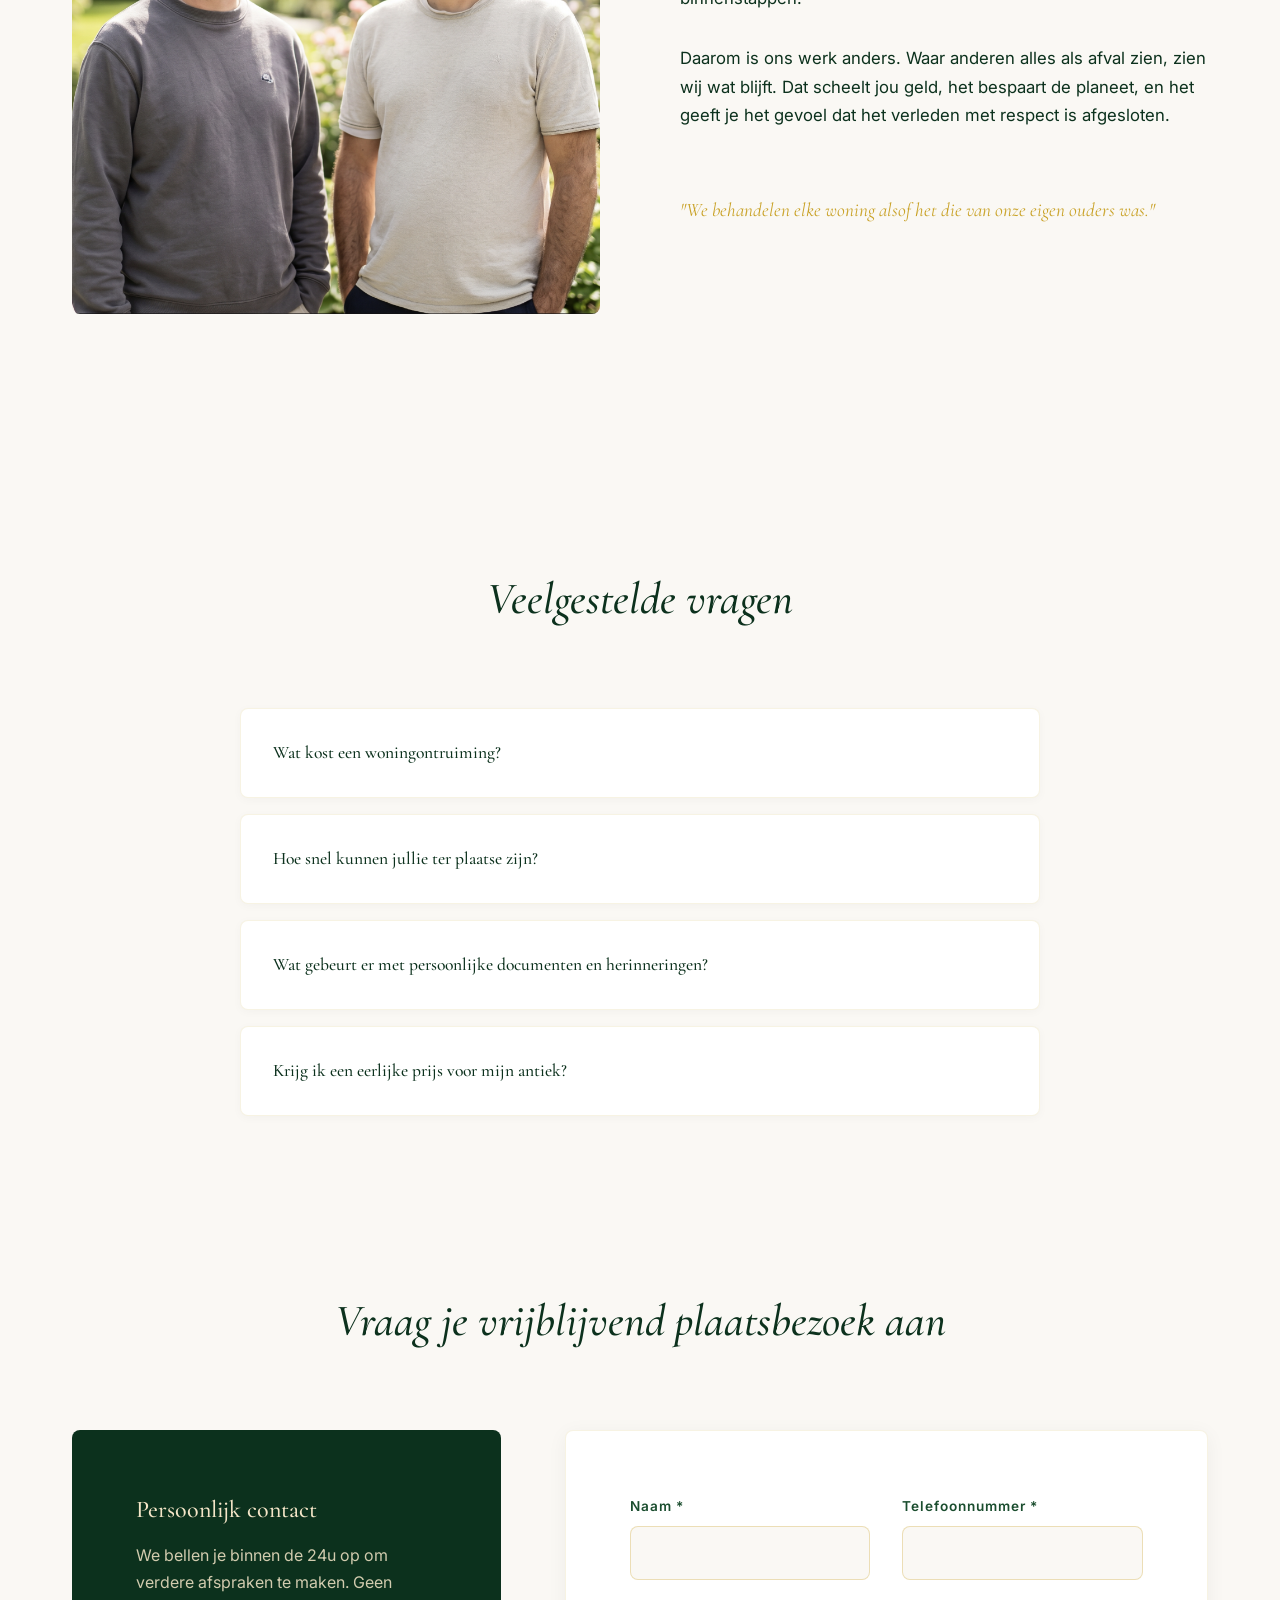
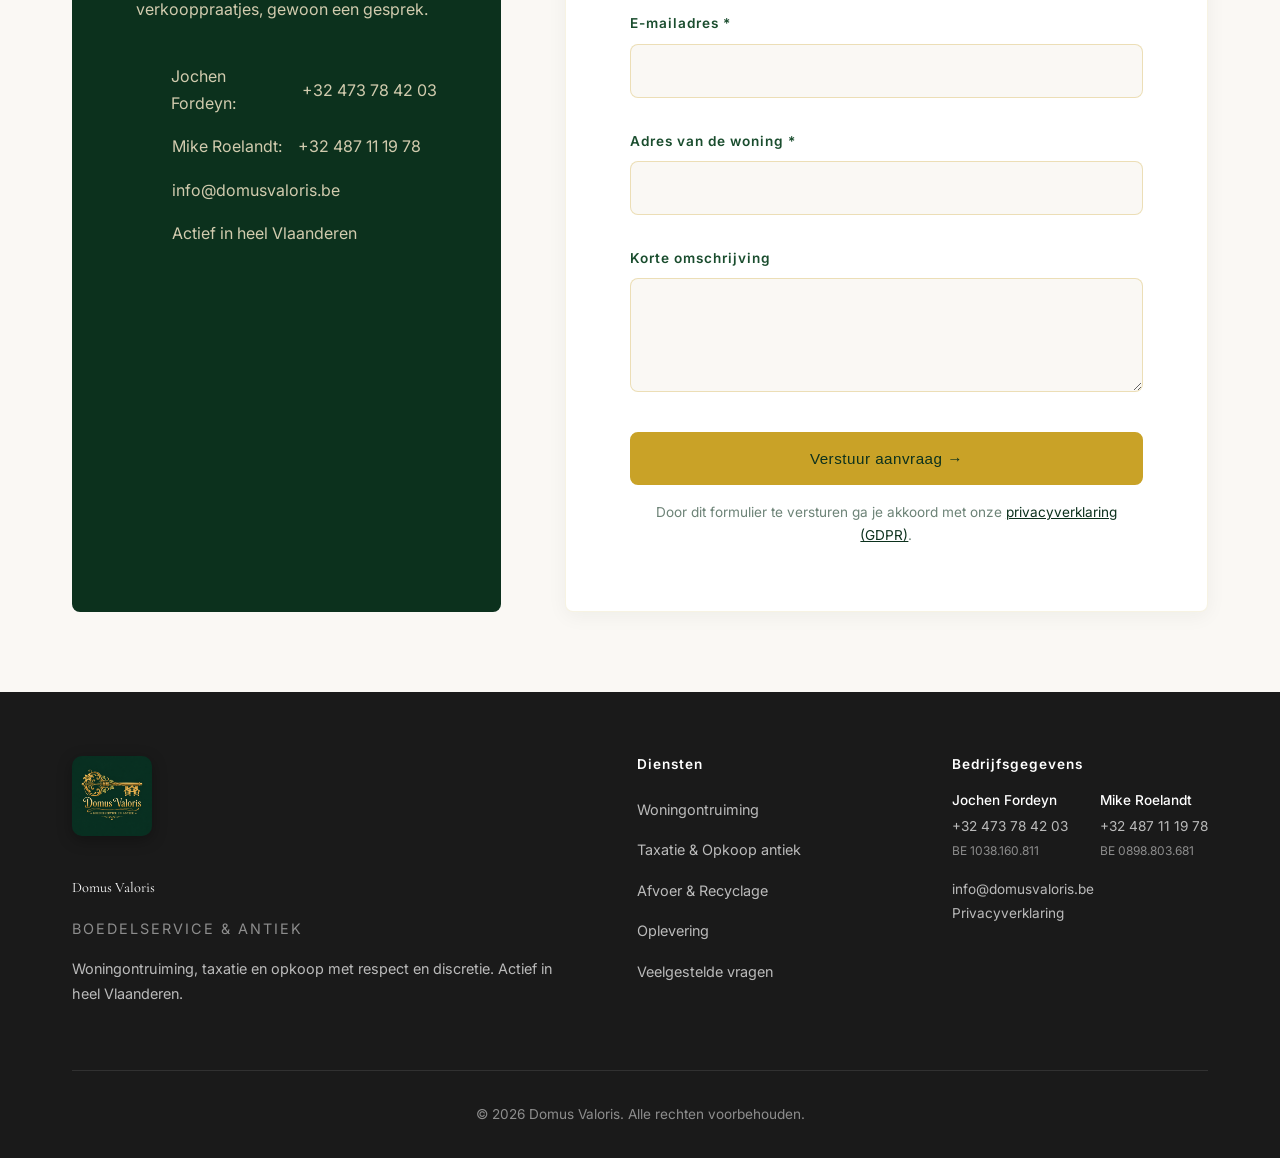
==== commit f22f5f8c: "Nieuwe foto zaakvoerders" ====
--- a/index.html
+++ b/index.html
@@ -177,7 +177,7 @@
         <div class="container">
             <div class="over-grid">
                 <div class="over-image">
-                    <img src="assets/owners.jpg" alt="De zaakvoerders, antiekhandelaars">
+                    <img src="assets/owners.png" alt="De zaakvoerders, antiekhandelaars">
                 </div>
                 <div class="over-content">
                     <h2 class="muted"><em>Geen vrachtwagen-firma.</em></h2>
--- a/css/styles.css
+++ b/css/styles.css
@@ -1206,6 +1206,7 @@
 .hero .contact-item a {
     color: var(--color-cream-light);
     text-decoration: none;
+    white-space: nowrap;
 }
 
 .hero .contact-item a:hover {
@@ -2122,6 +2123,7 @@
 .contact-detail a {
     color: var(--color-cream-light);
     text-decoration: none;
+    white-space: nowrap;
 }
 
 .contact-detail a:hover {
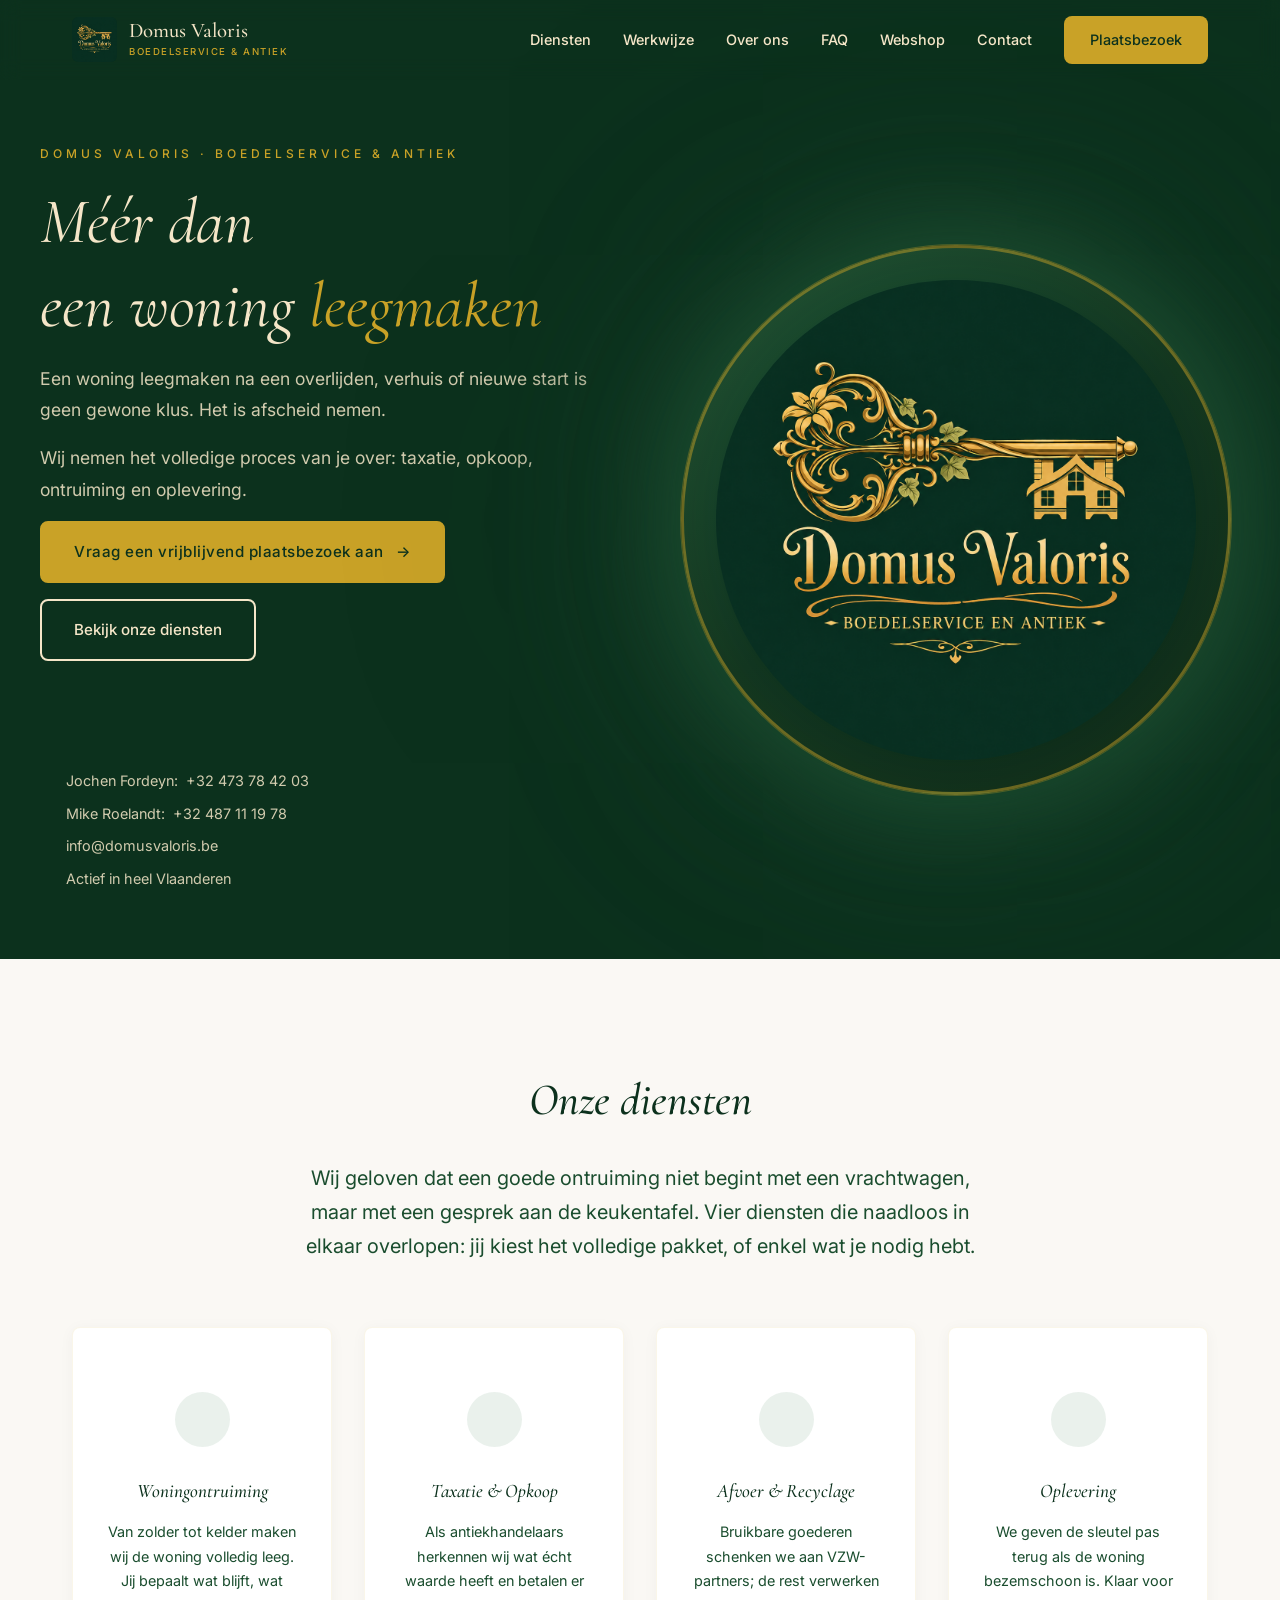
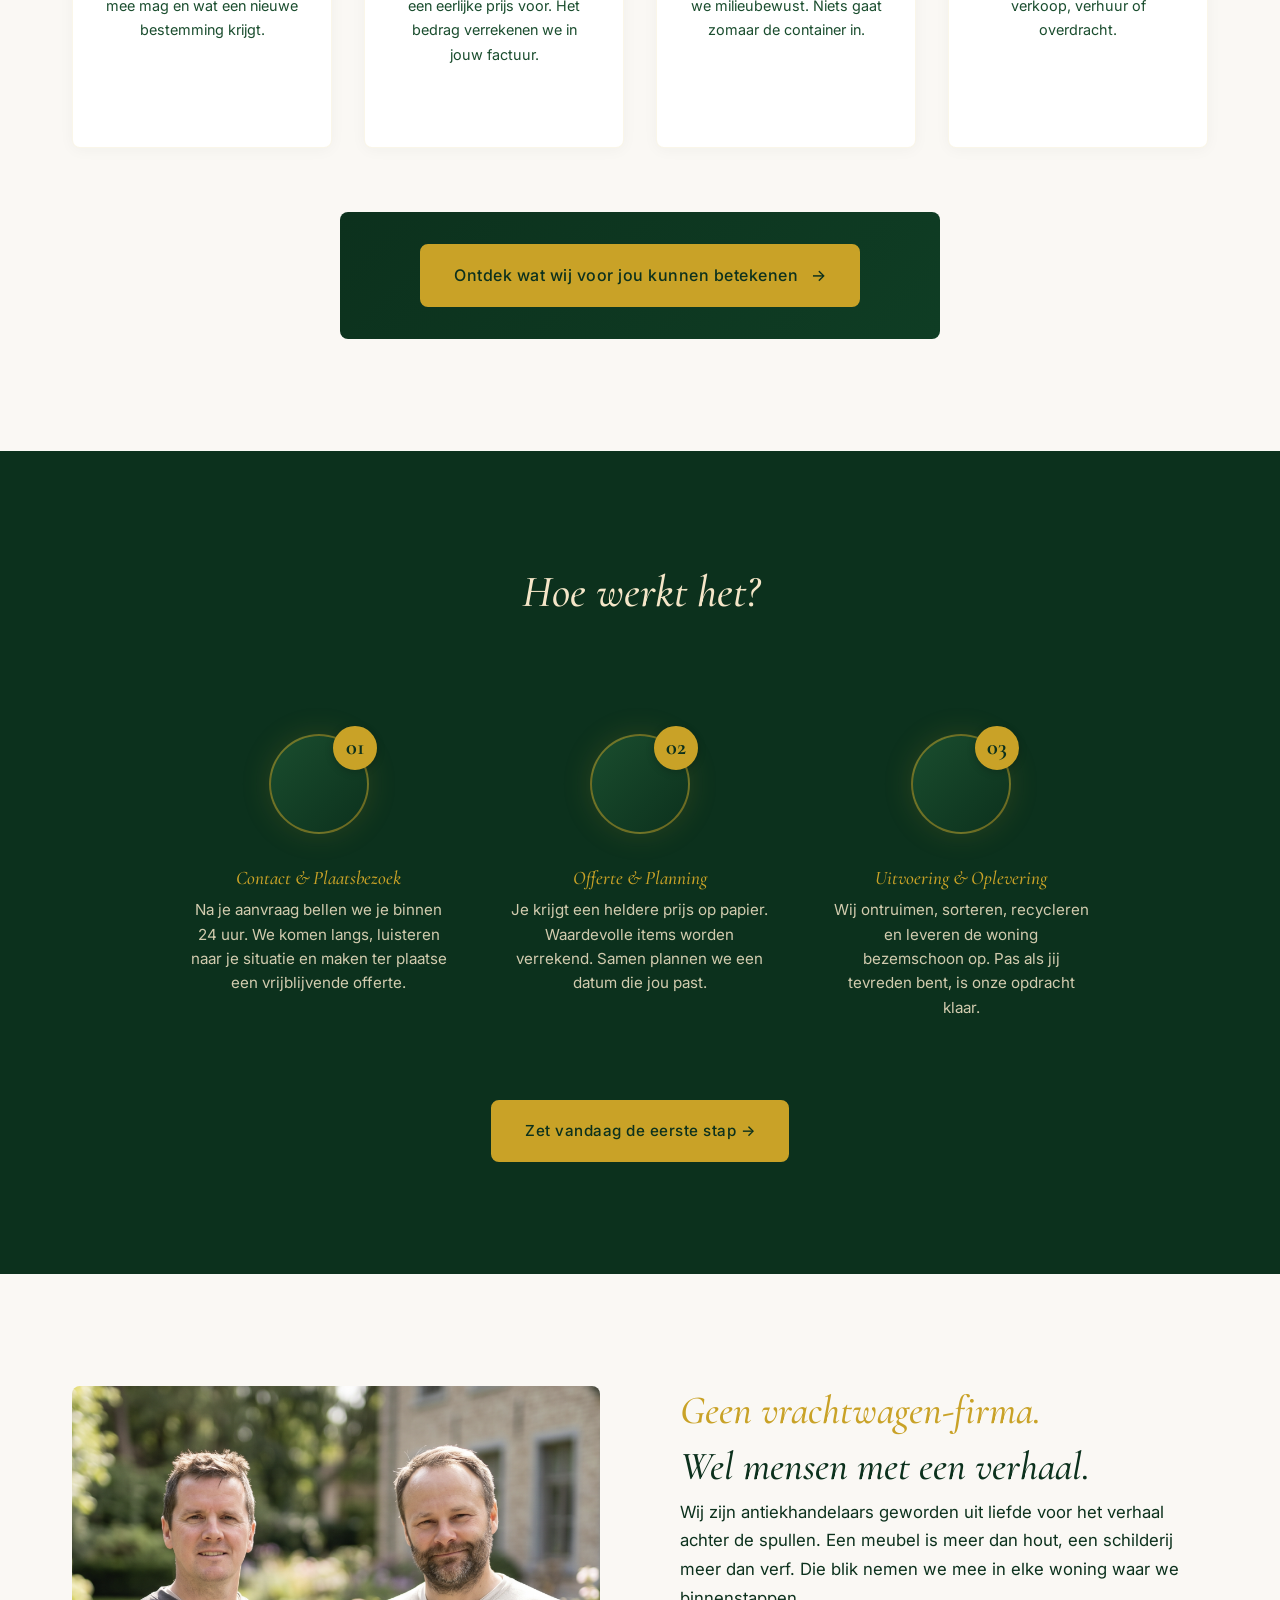
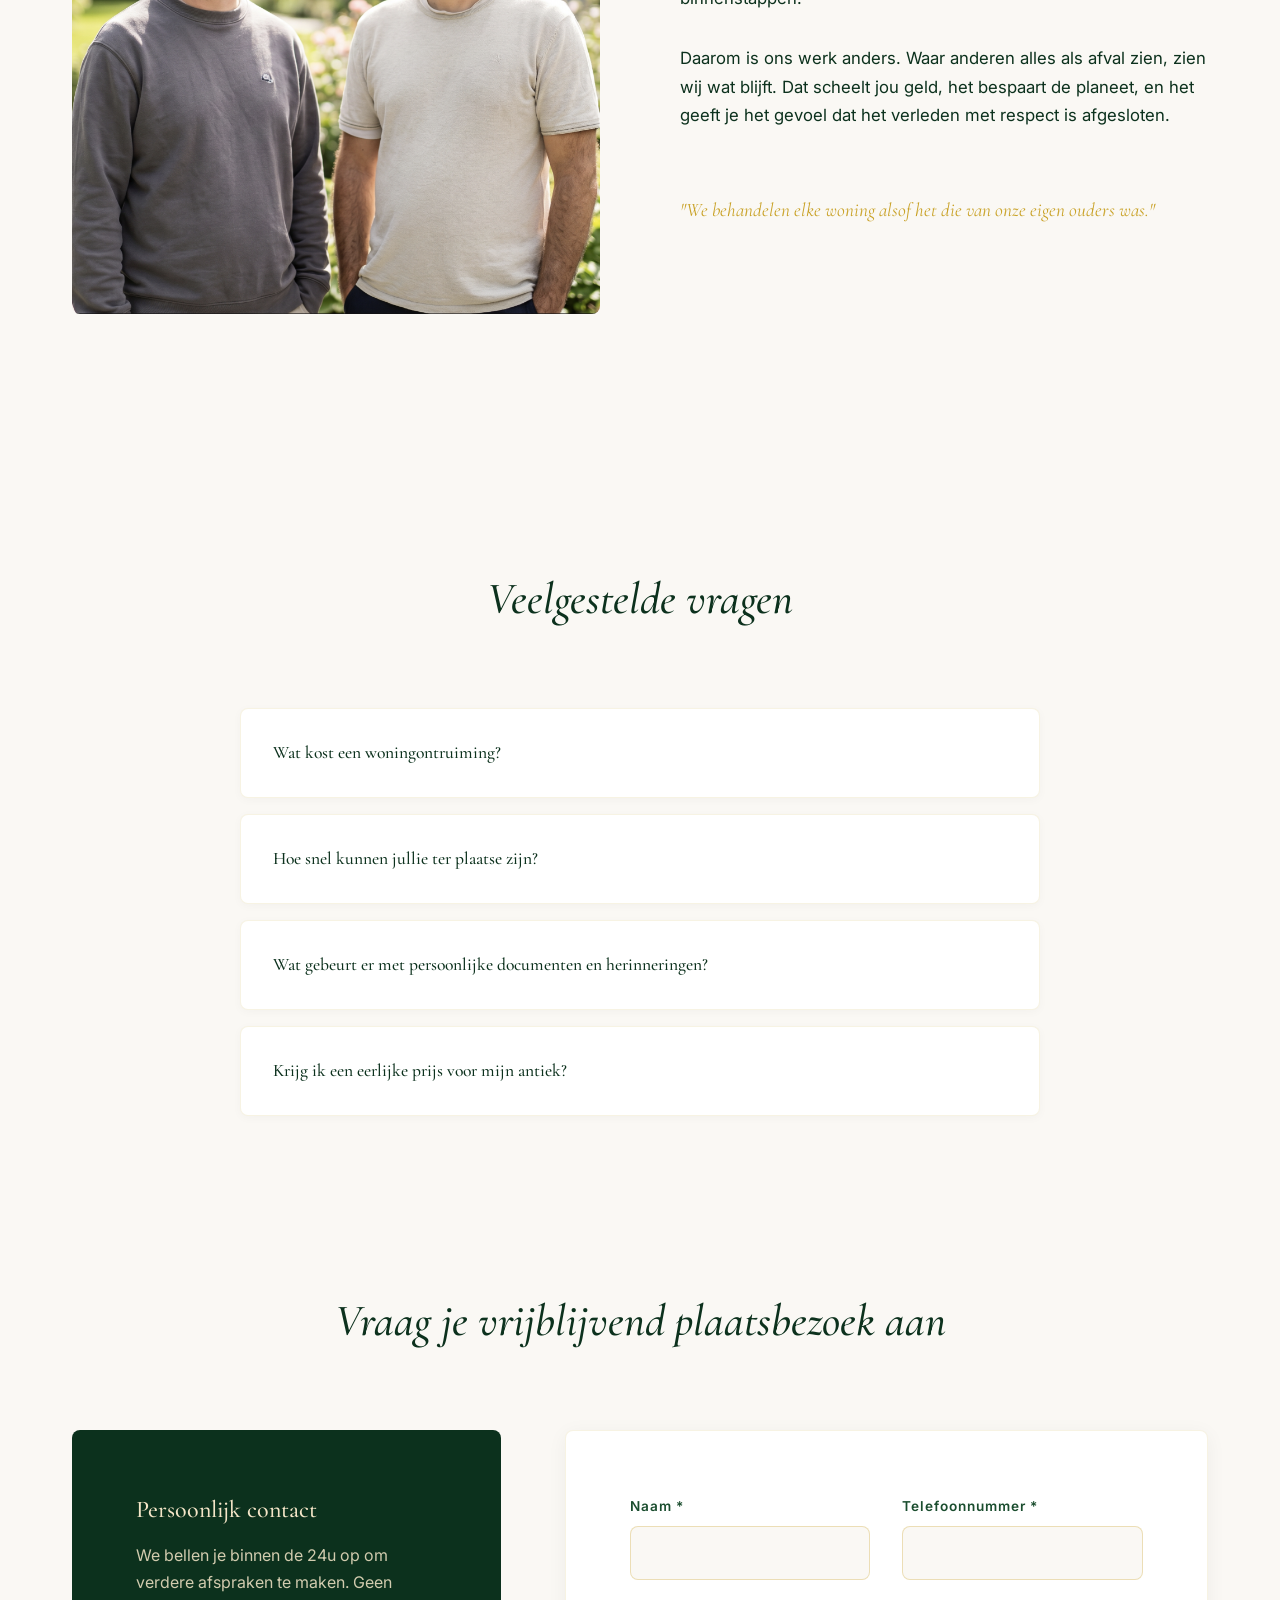
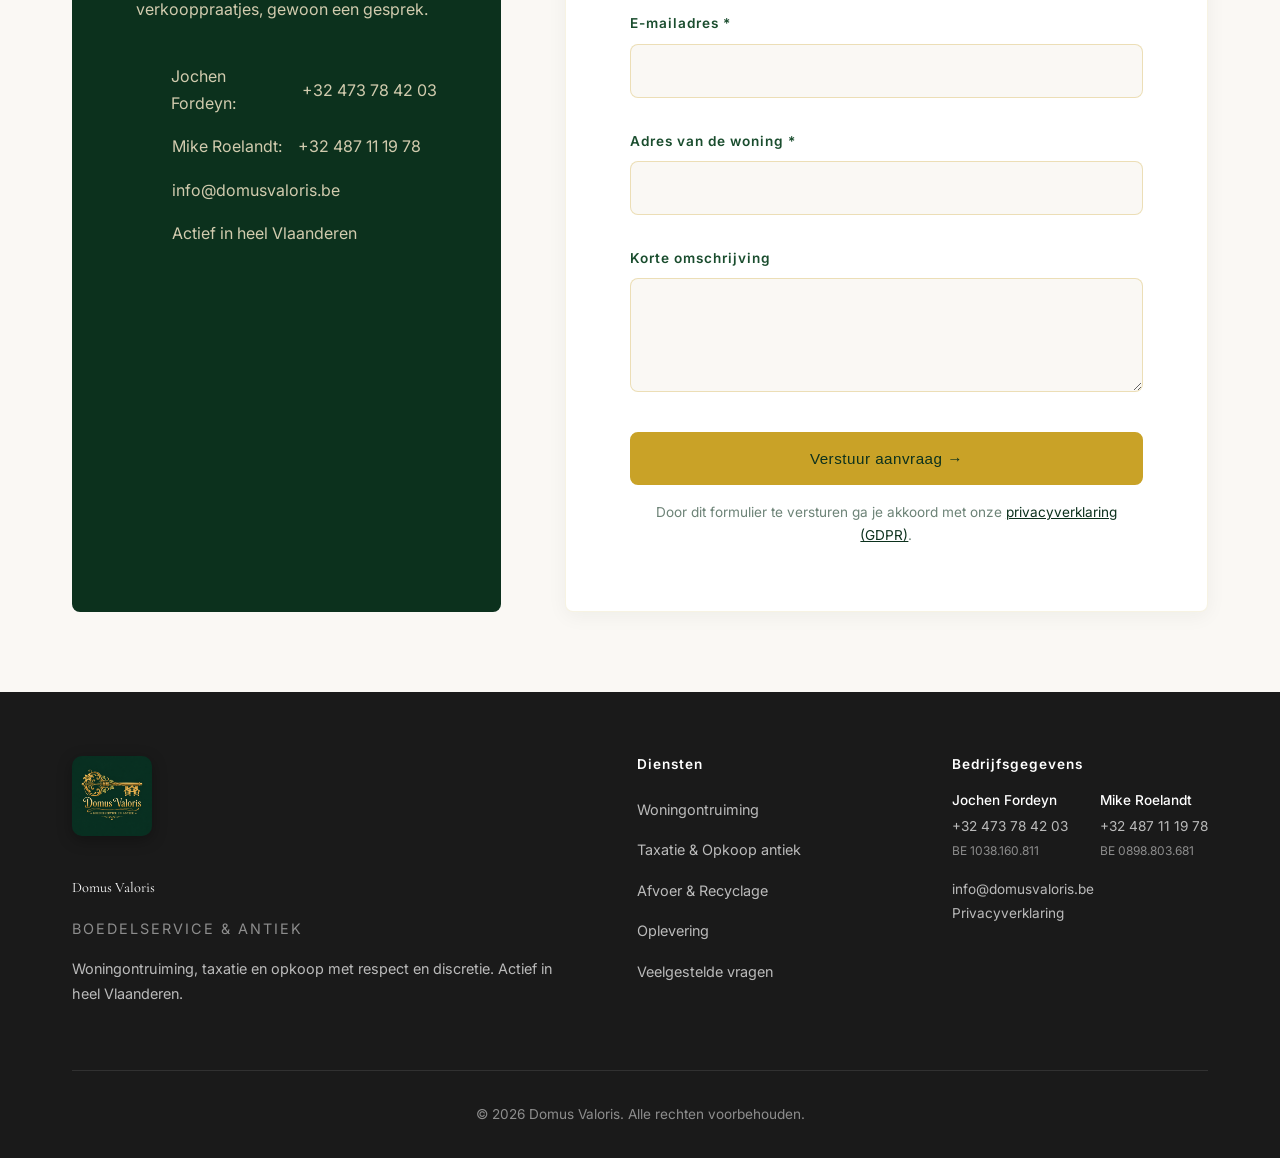
==== commit baa3e547: "Update contactformulier naar info@domusvaloris.be en voeg Open Graph meta tags toe" ====
--- a/index.html
+++ b/index.html
@@ -5,6 +5,20 @@
     <meta name="viewport" content="width=device-width, initial-scale=1.0">
     <title>Boedelservice & Antiek, Woningontruiming, Taxatie & Opkoop in Vlaanderen | Domus Valoris</title>
     <meta name="description" content="Woningontruiming, taxatie en opkoop met respect en discretie. Actief in heel Vlaanderen.">
+    
+    <!-- Open Graph / Social Media Meta Tags -->
+    <meta property="og:type" content="website">
+    <meta property="og:url" content="https://domusvaloris.be/">
+    <meta property="og:title" content="Domus Valoris | Boedelservice & Antiek">
+    <meta property="og:description" content="Woningontruiming, taxatie en opkoop met respect en discretie. Actief in heel Vlaanderen.">
+    <meta property="og:image" content="https://domusvaloris.be/assets/logo.png">
+    <meta property="og:image:alt" content="Domus Valoris logo">
+    
+    <!-- Twitter Card Meta Tags -->
+    <meta name="twitter:card" content="summary_large_image">
+    <meta name="twitter:title" content="Domus Valoris | Boedelservice & Antiek">
+    <meta name="twitter:description" content="Woningontruiming, taxatie en opkoop met respect en discretie. Actief in heel Vlaanderen.">
+    <meta name="twitter:image" content="https://domusvaloris.be/assets/logo.png">
     <link rel="stylesheet" href="css/styles.css">
     <link rel="preconnect" href="https://fonts.googleapis.com">
     <link rel="preconnect" href="https://fonts.gstatic.com" crossorigin>
--- a/css/styles.css
+++ b/css/styles.css
@@ -1125,7 +1125,7 @@
     width: 480px;
     height: 480px;
     object-fit: contain;
-    padding: 30px;
+    padding: 0;
     border-radius: 50%;
 }
 
@@ -2544,8 +2544,7 @@
     }
     
     .hero-logo img {
-        height: 200px;
-        padding: 18px;
+        padding: 0;
     }
     
     .hero h1 {
@@ -2592,10 +2591,6 @@
 
 /* Tablet landscape */
 @media (min-width: 769px) and (max-width: 1024px) {
-    .hero-logo img {
-        height: 200px;
-    }
-    
     .features-grid {
         grid-template-columns: repeat(2, 1fr);
     }
@@ -2843,7 +2838,7 @@
     .logo-circle img {
         width: 240px !important;
         height: 240px !important;
-        padding: 20px;
+        padding: 0;
         object-fit: contain;
     }
     
@@ -3042,7 +3037,7 @@
     .logo-circle img {
         width: 200px !important;
         height: 200px !important;
-        padding: 18px;
+        padding: 0;
         object-fit: contain;
     }
     
@@ -3090,7 +3085,7 @@
     .logo-circle img {
         width: 300px !important;
         height: 300px !important;
-        padding: 20px;
+        padding: 0;
         object-fit: contain;
     }
     
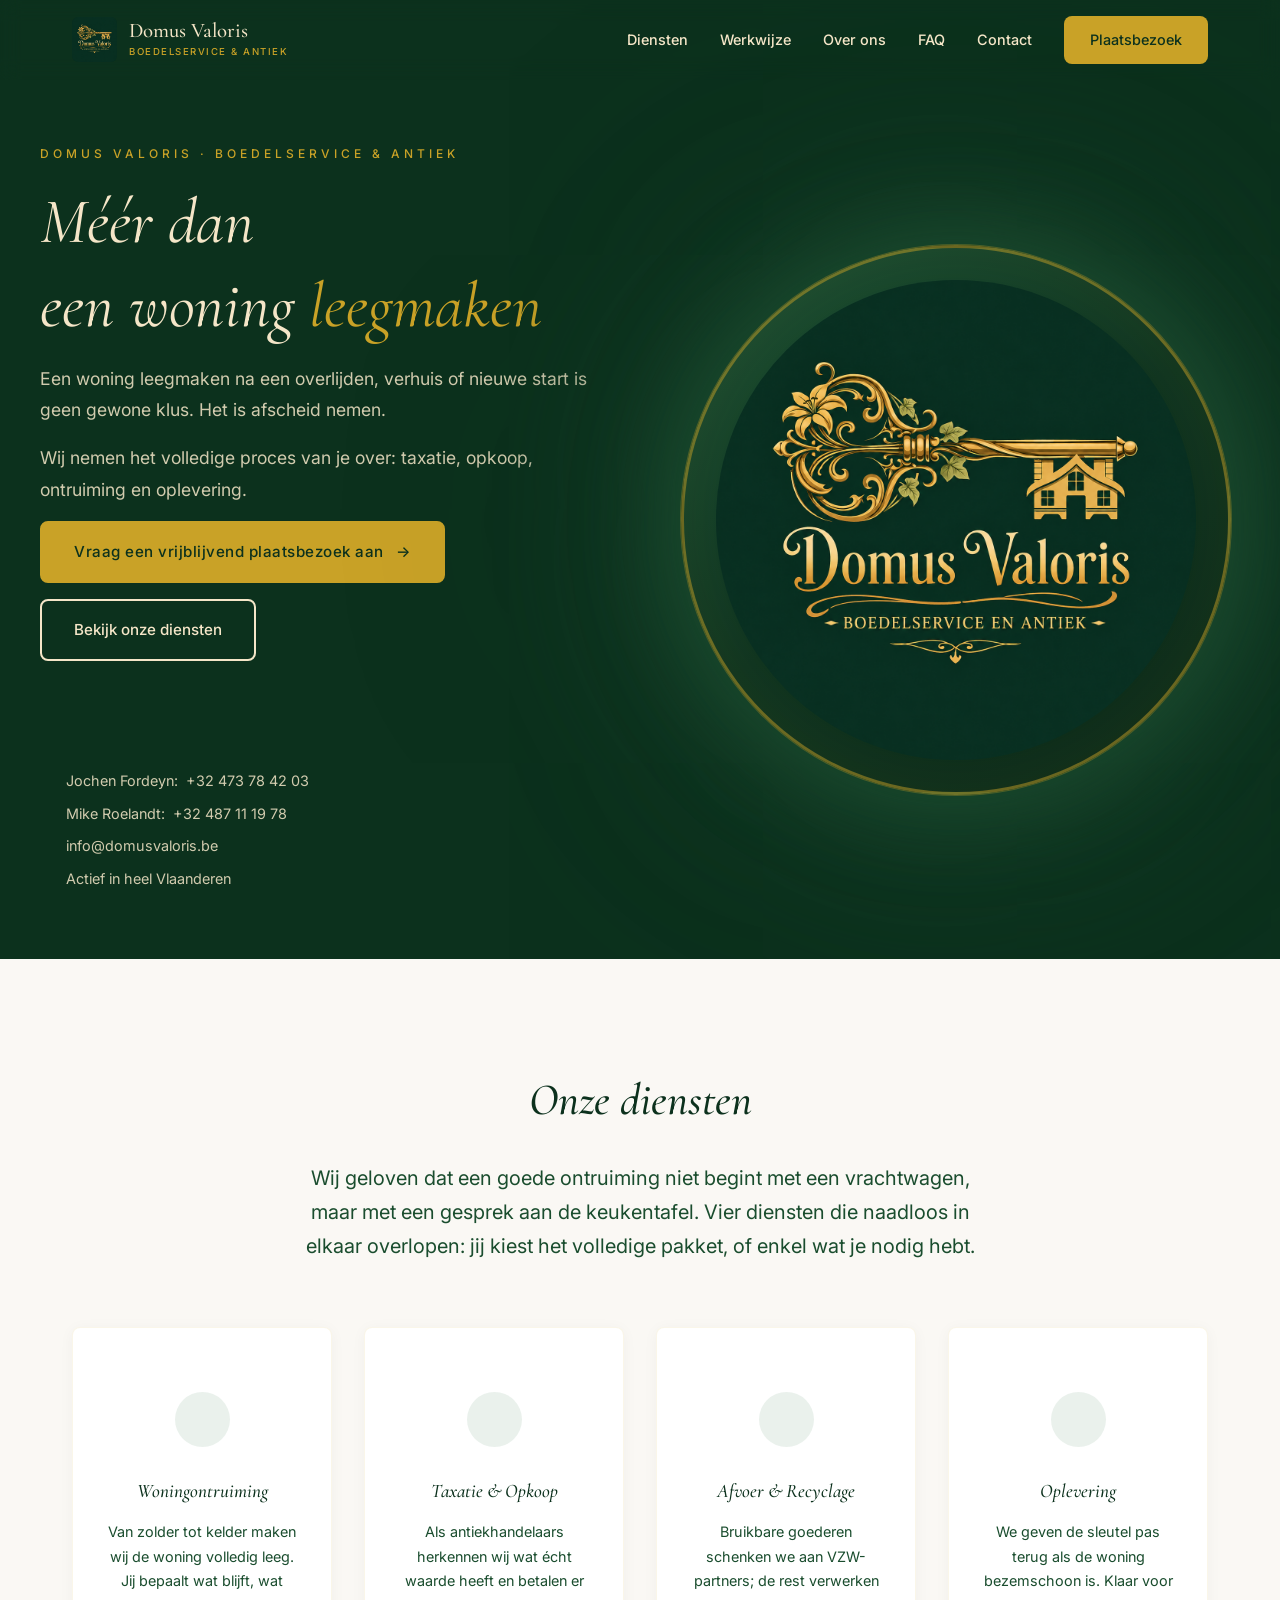
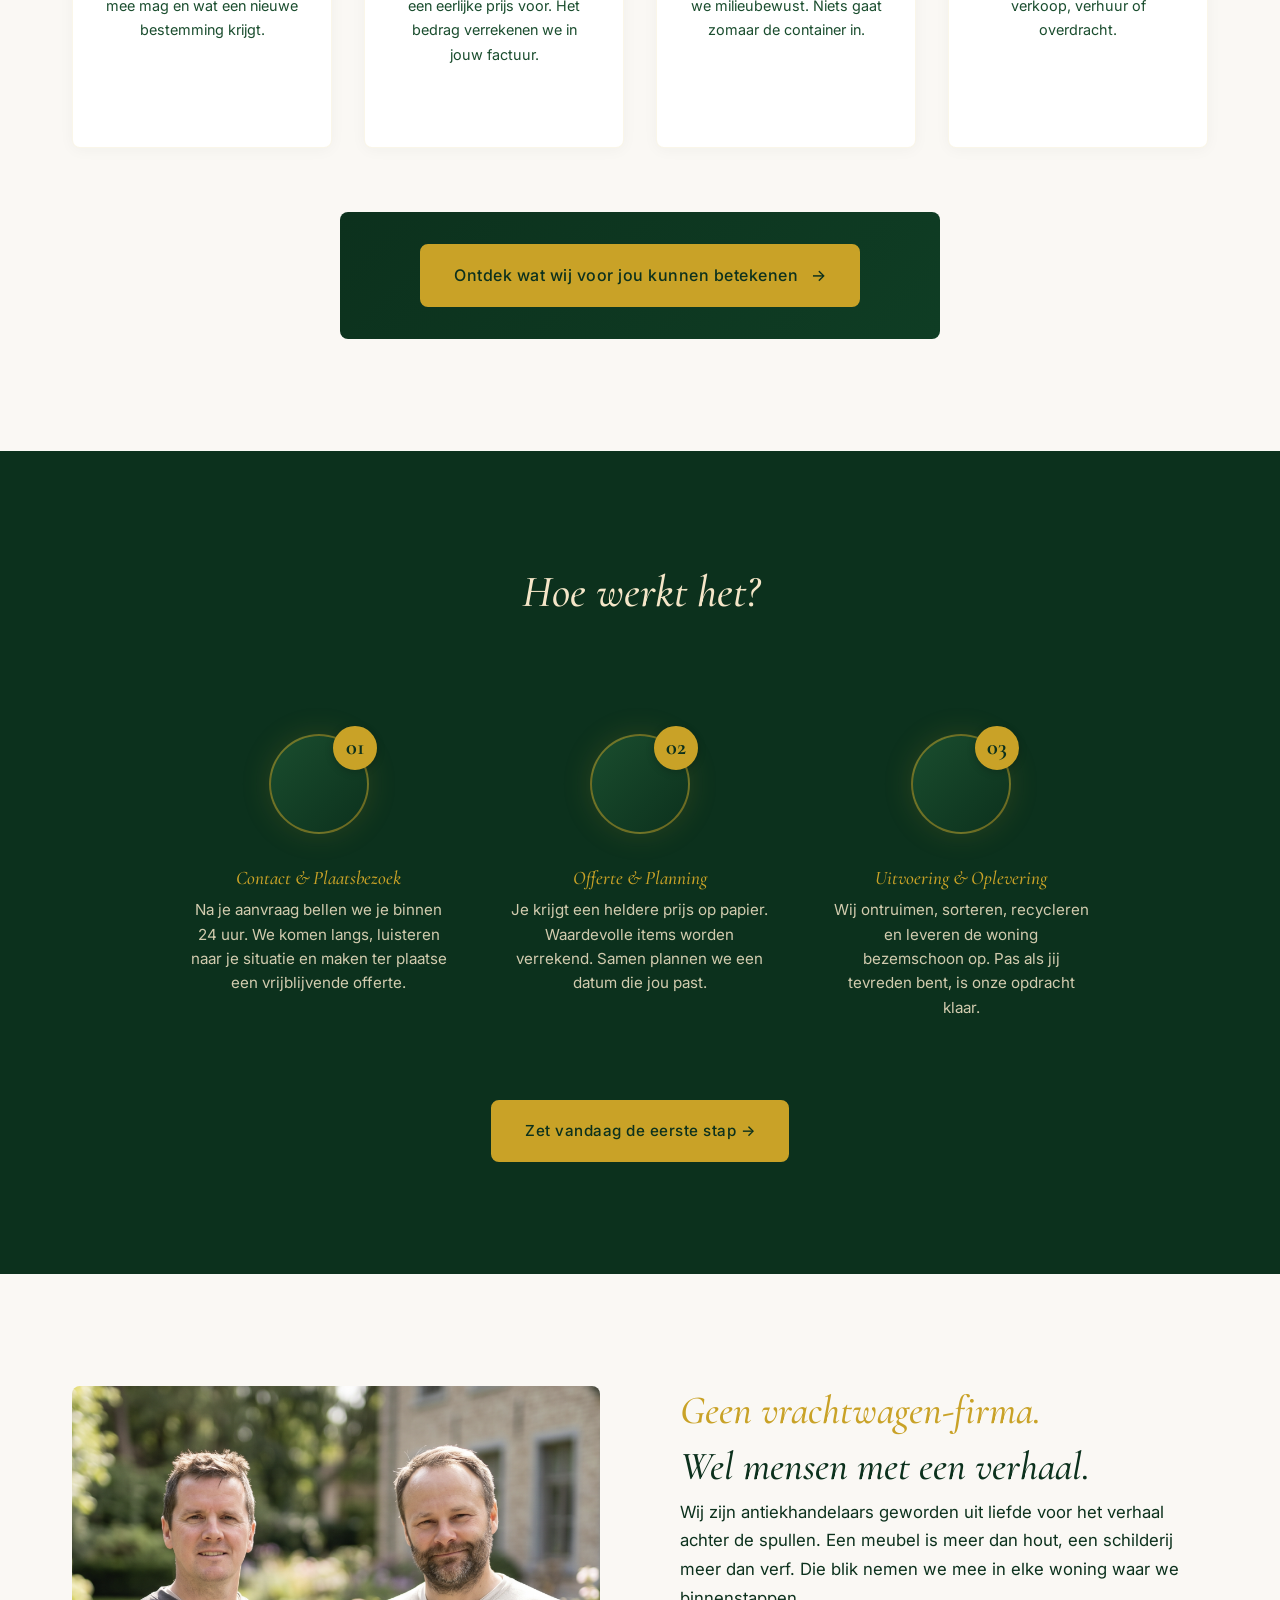
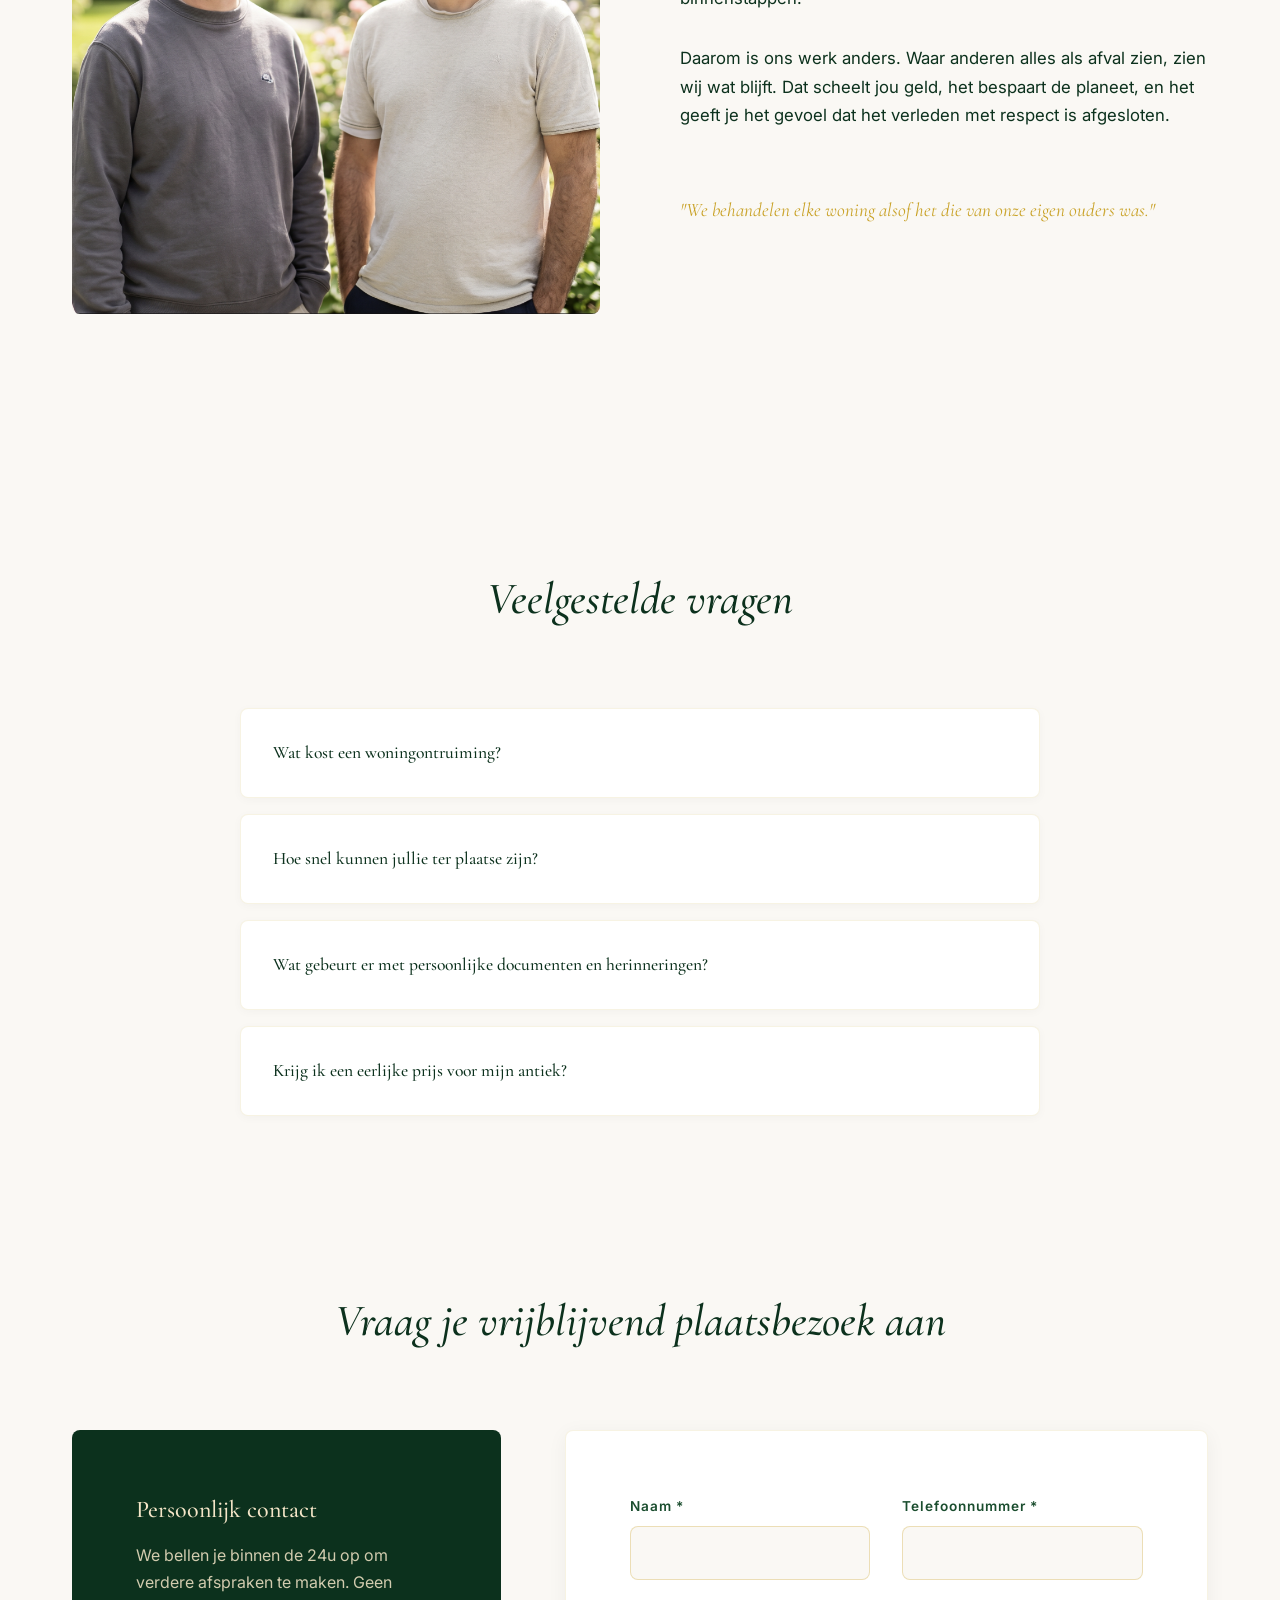
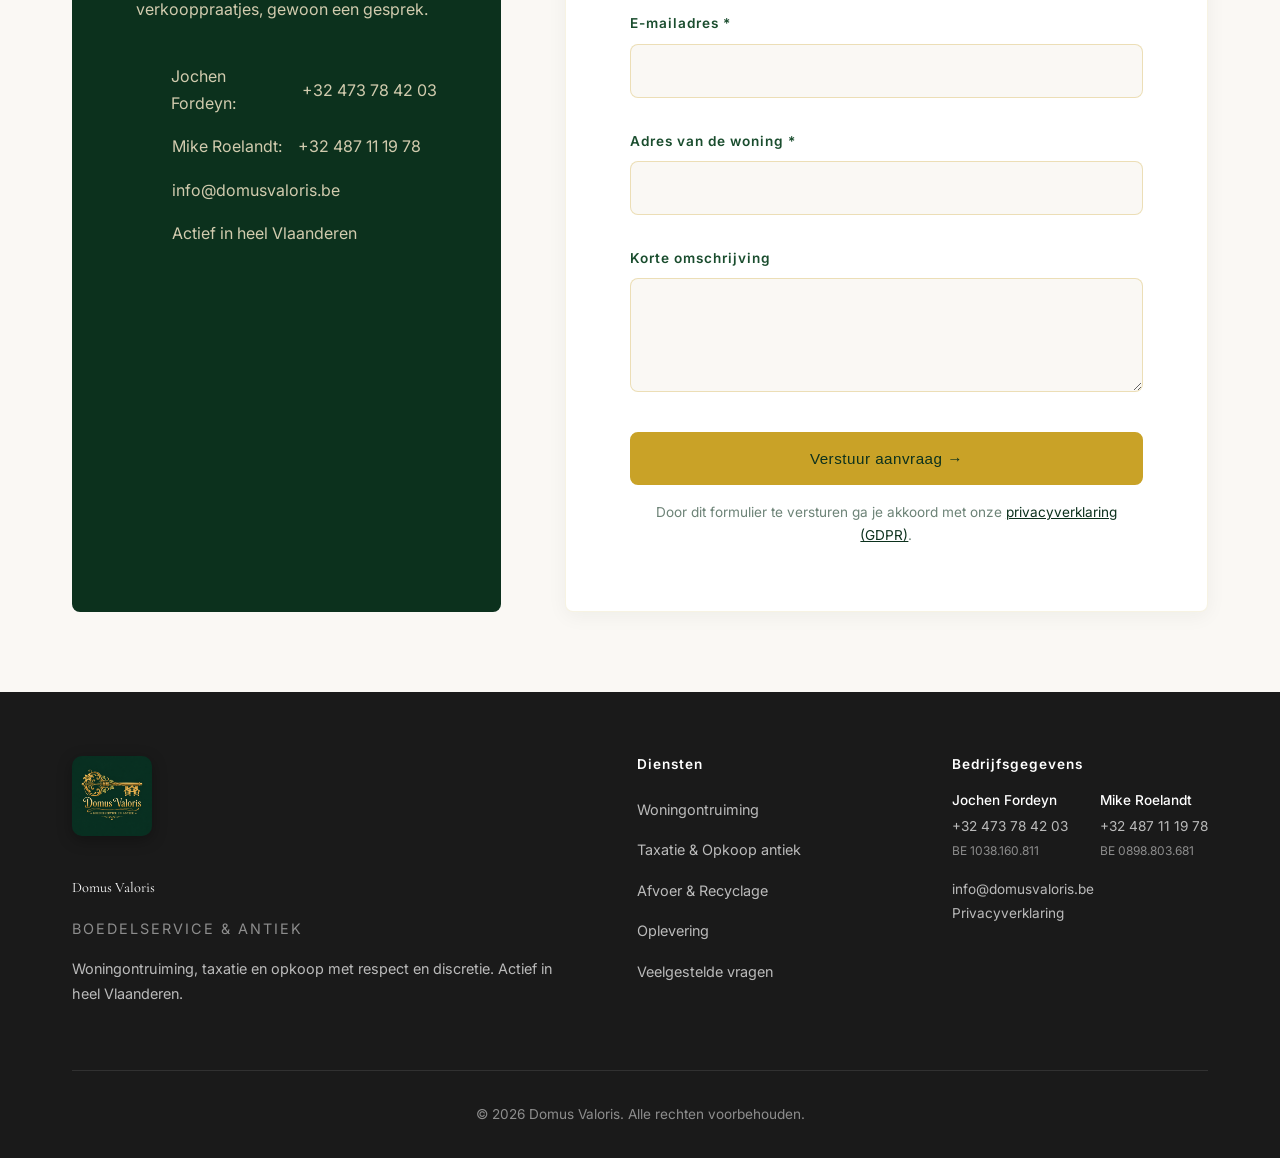
==== commit cfda788a: "Verwijder webshop pagina en links uit navigatie" ====
--- a/index.html
+++ b/index.html
@@ -47,7 +47,6 @@
                 <li><a href="#werkwijze">Werkwijze</a></li>
                 <li><a href="#over">Over ons</a></li>
                 <li><a href="#faq">FAQ</a></li>
-                <li><a href="webshop.html">Webshop</a></li>
                 <li><a href="#contact">Contact</a></li>
                 <li><a href="#contact" class="btn btn-nav">Plaatsbezoek</a></li>
             </ul>
